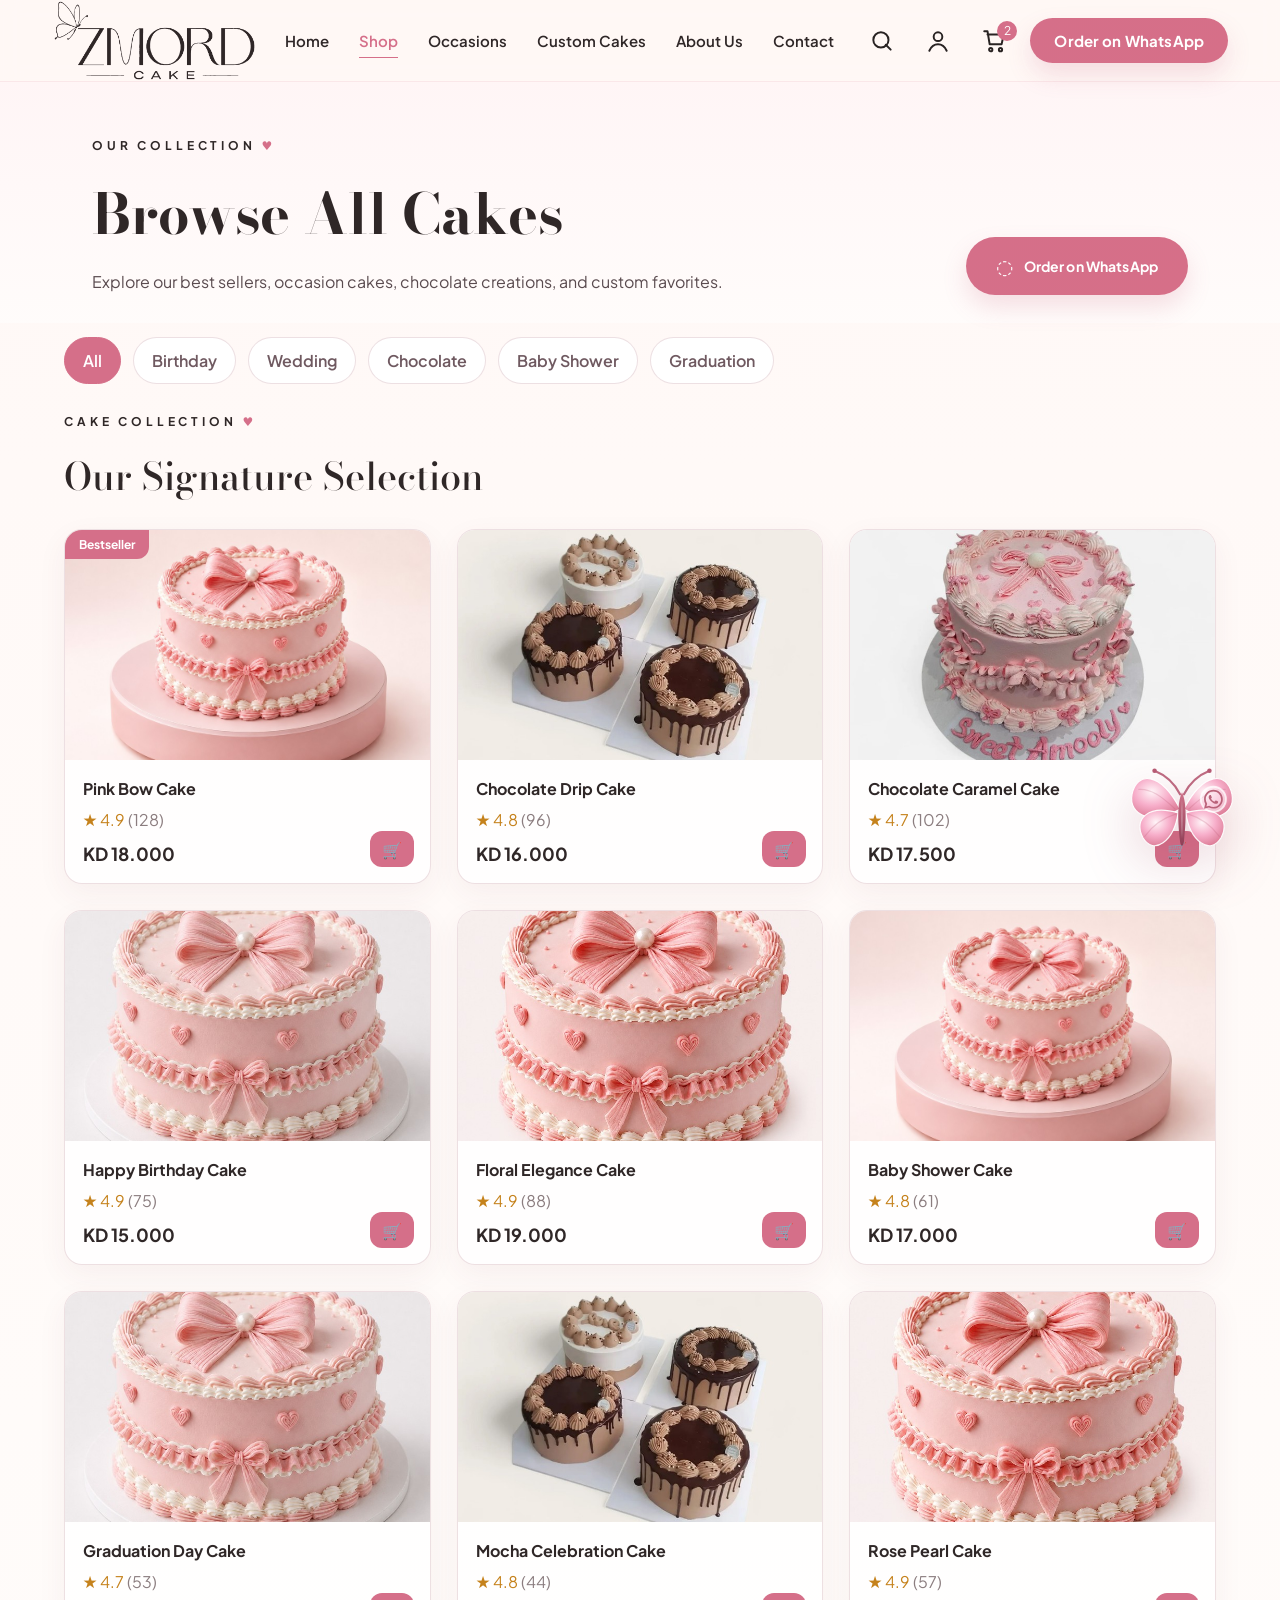
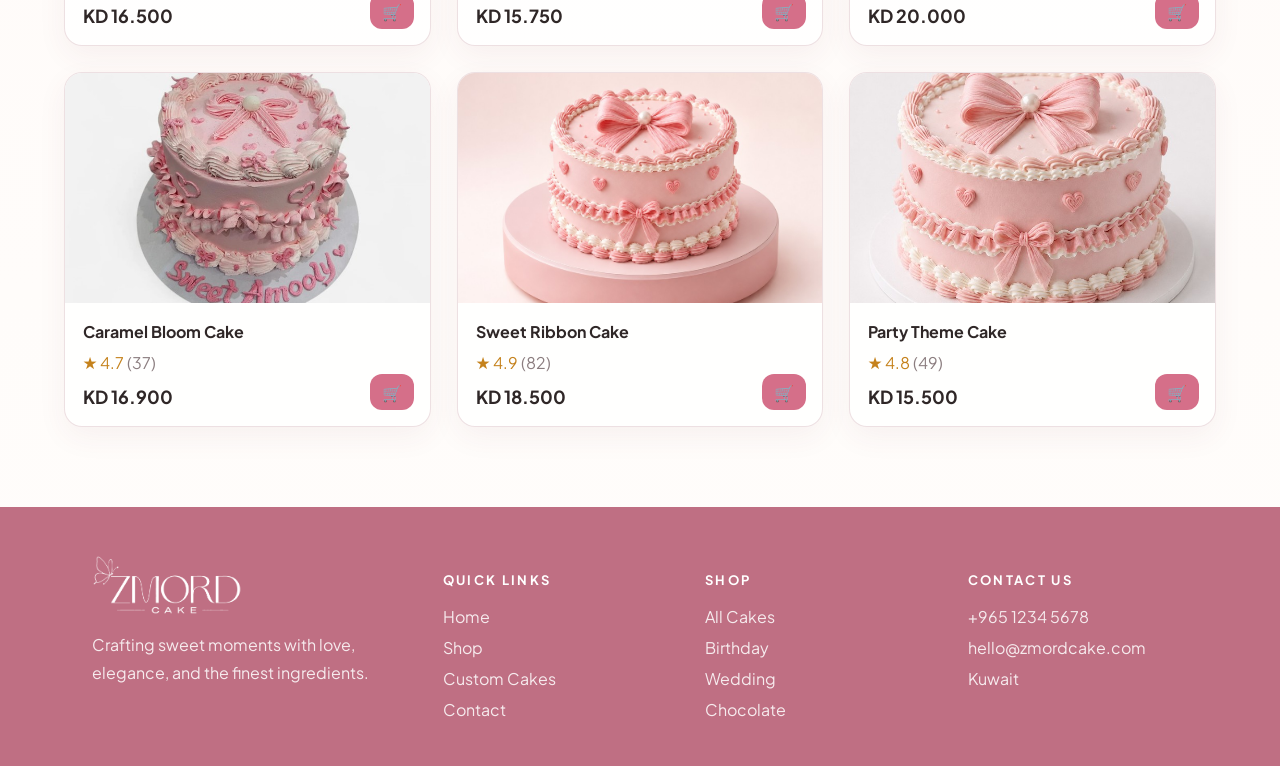
==== products.html @ 491b1cc9 "Update products.html" ====
<!doctype html>
<html lang="en">
<head>
  <meta charset="UTF-8" />
  <meta name="viewport" content="width=device-width, initial-scale=1.0" />
  <meta name="color-scheme" content="light only">
  <meta name="supported-color-schemes" content="light">
  <meta name="description" content="Browse all ZMORD Cake products." />
  <title>All Cakes — ZMORD Cake</title>
  <link rel="preconnect" href="https://fonts.googleapis.com">
  <link rel="preconnect" href="https://fonts.gstatic.com" crossorigin>
  <link href="https://fonts.googleapis.com/css2?family=Bodoni+Moda:wght@400;500;600;700&family=Plus+Jakarta+Sans:wght@400;500;600;700&display=swap" rel="stylesheet">
  <link rel="stylesheet" href="styles.css" />
</head>
<body>
  <main class="page-shell products-page-shell">
    <header class="navbar inner-navbar">
      <a class="brand" href="index.html" aria-label="ZMORD Cake home">
        <img src="assets/logo-clean-dark.png" alt="ZMORD Cake" />
      </a>
      <nav class="nav-links" aria-label="Main navigation">
        <a href="index.html">Home</a>
        <a class="active" href="products.html">Shop</a>
        <a href="index.html#occasions">Occasions</a>
        <a href="index.html#custom">Custom Cakes</a>
        <a href="index.html#about">About Us</a>
        <a href="index.html#contact">Contact</a>
      </nav>
      <div class="nav-actions">
        <button class="icon-btn" aria-label="Search">
          <svg viewBox="0 0 24 24"><circle cx="11" cy="11" r="7"></circle><path d="m20 20-4.5-4.5"></path></svg>
        </button>
        <button class="icon-btn hide-sm" aria-label="Account">
          <svg viewBox="0 0 24 24"><circle cx="12" cy="8" r="4"></circle><path d="M4 21c1.8-4 4.5-6 8-6s6.2 2 8 6"></path></svg>
        </button>
        <button class="icon-btn cart" aria-label="Cart">
          <span>2</span>
          <svg viewBox="0 0 24 24"><path d="M6 6h15l-2 9H8L6 3H3"></path><circle cx="9" cy="20" r="1.5"></circle><circle cx="18" cy="20" r="1.5"></circle></svg>
        </button>
        <a class="whatsapp-nav" href="https://wa.me/96565005017" target="_blank" rel="noopener">Order on WhatsApp</a>
      </div>
      <button class="menu-btn" aria-label="Open menu">☰</button>
    </header>

    <section class="products-hero">
      <div>
        <p class="eyebrow">OUR COLLECTION <span>♥</span></p>
        <h1>Browse All Cakes</h1>
        <p>Explore our best sellers, occasion cakes, chocolate creations, and custom favorites.</p>
      </div>
      <a class="btn primary" href="https://wa.me/96565005017" target="_blank" rel="noopener">Order on WhatsApp</a>
    </section>

    <section class="section filters-bar">
      <div class="filter-chip-row">
        <a class="filter-chip active" href="#all-products">All</a>
        <a class="filter-chip" href="#birthday">Birthday</a>
        <a class="filter-chip" href="#wedding">Wedding</a>
        <a class="filter-chip" href="#chocolate">Chocolate</a>
        <a class="filter-chip" href="#baby">Baby Shower</a>
        <a class="filter-chip" href="#graduation">Graduation</a>
      </div>
    </section>

    <section class="section products full-products" id="all-products">
      <div class="section-head">
        <div>
          <p class="eyebrow">CAKE COLLECTION <span>♥</span></p>
          <h2>Our Signature Selection</h2>
        </div>
      </div>
      <div class="product-grid all-grid">
        <article class="product-card bestseller" id="birthday"><img src="assets/product-base.jpg" alt="Pink Bow Cake"><div class="product-info"><h3>Pink Bow Cake</h3><p>★ 4.9 <span>(128)</span></p><strong>KD 18.000</strong><button>🛒</button></div></article>
        <article class="product-card" id="chocolate"><img src="assets/product-chocolate.jpg" alt="Chocolate Drip Cake"><div class="product-info"><h3>Chocolate Drip Cake</h3><p>★ 4.8 <span>(96)</span></p><strong>KD 16.000</strong><button>🛒</button></div></article>
        <article class="product-card"><img src="assets/product-chocolate-set.jpg" alt="Chocolate Caramel Cake"><div class="product-info"><h3>Chocolate Caramel Cake</h3><p>★ 4.7 <span>(102)</span></p><strong>KD 17.500</strong><button>🛒</button></div></article>
        <article class="product-card"><img src="assets/product-bow.jpg" alt="Happy Birthday Cake"><div class="product-info"><h3>Happy Birthday Cake</h3><p>★ 4.9 <span>(75)</span></p><strong>KD 15.000</strong><button>🛒</button></div></article>
        <article class="product-card" id="wedding"><img src="assets/product-pink-close.jpg" alt="Floral Elegance Cake"><div class="product-info"><h3>Floral Elegance Cake</h3><p>★ 4.9 <span>(88)</span></p><strong>KD 19.000</strong><button>🛒</button></div></article>
        <article class="product-card" id="baby"><img src="assets/product-base.jpg" alt="Baby Shower Cake"><div class="product-info"><h3>Baby Shower Cake</h3><p>★ 4.8 <span>(61)</span></p><strong>KD 17.000</strong><button>🛒</button></div></article>
        <article class="product-card" id="graduation"><img src="assets/product-bow.jpg" alt="Graduation Day Cake"><div class="product-info"><h3>Graduation Day Cake</h3><p>★ 4.7 <span>(53)</span></p><strong>KD 16.500</strong><button>🛒</button></div></article>
        <article class="product-card"><img src="assets/product-chocolate.jpg" alt="Mocha Celebration Cake"><div class="product-info"><h3>Mocha Celebration Cake</h3><p>★ 4.8 <span>(44)</span></p><strong>KD 15.750</strong><button>🛒</button></div></article>
        <article class="product-card"><img src="assets/product-pink-close.jpg" alt="Rose Pearl Cake"><div class="product-info"><h3>Rose Pearl Cake</h3><p>★ 4.9 <span>(57)</span></p><strong>KD 20.000</strong><button>🛒</button></div></article>
        <article class="product-card"><img src="assets/product-chocolate-set.jpg" alt="Caramel Bloom Cake"><div class="product-info"><h3>Caramel Bloom Cake</h3><p>★ 4.7 <span>(37)</span></p><strong>KD 16.900</strong><button>🛒</button></div></article>
        <article class="product-card"><img src="assets/product-base.jpg" alt="Sweet Ribbon Cake"><div class="product-info"><h3>Sweet Ribbon Cake</h3><p>★ 4.9 <span>(82)</span></p><strong>KD 18.500</strong><button>🛒</button></div></article>
        <article class="product-card"><img src="assets/product-bow.jpg" alt="Party Theme Cake"><div class="product-info"><h3>Party Theme Cake</h3><p>★ 4.8 <span>(49)</span></p><strong>KD 15.500</strong><button>🛒</button></div></article>
      </div>
    </section>

    <footer class="footer" id="contact">
      <div class="footer-logo"><img src="assets/logo-clean-white.png" alt="ZMORD Cake"><p>Crafting sweet moments with love, elegance, and the finest ingredients.</p></div>
      <div><h4>Quick Links</h4><a href="index.html">Home</a><a href="products.html">Shop</a><a href="index.html#custom">Custom Cakes</a><a href="index.html#contact">Contact</a></div>
      <div><h4>Shop</h4><a href="#all-products">All Cakes</a><a href="#birthday">Birthday</a><a href="#wedding">Wedding</a><a href="#chocolate">Chocolate</a></div>
      <div><h4>Contact Us</h4><a href="tel:+96512345678">+965 1234 5678</a><a href="mailto:hello@zmordcake.com">hello@zmordcake.com</a><a href="#">Kuwait</a></div>
    </footer>
  </main>

  <a class="floating-butterfly-whatsapp" href="https://wa.me/96565005017" target="_blank" rel="noopener" aria-label="Order on WhatsApp" data-butterfly-link>
  <svg class="butterfly-svg" viewBox="0 0 120 100" aria-hidden="true">
    <defs>
      <radialGradient id="wingGradient" cx="42%" cy="34%" r="78%">
        <stop offset="0%" stop-color="#fff5f8" />
        <stop offset="46%" stop-color="#f7aeca" />
        <stop offset="100%" stop-color="#d56f89" />
      </radialGradient>
      <linearGradient id="bodyGradient" x1="0" x2="0" y1="0" y2="1">
        <stop offset="0%" stop-color="#cf7088" />
        <stop offset="100%" stop-color="#8e3f56" />
      </linearGradient>
    </defs>

    <g class="butterfly-core">
      <path class="antenna" d="M58 34 C51 20, 42 14, 32 10" />
      <path class="antenna" d="M62 34 C69 20, 78 14, 88 10" />
      <circle class="antenna-dot" cx="32" cy="10" r="2.3" />
      <circle class="antenna-dot" cx="88" cy="10" r="2.3" />

      <g class="wing-left">
        <path class="wing-shape" d="M58 49 C38 11, 14 10, 9 34 C5 56, 31 66, 58 49Z" />
        <path class="wing-shape" d="M56 53 C26 44, 10 59, 20 78 C31 97, 52 82, 56 53Z" />
        <path class="wing-lines" d="M53 49 C39 36, 28 28, 16 29" />
        <path class="wing-lines" d="M54 54 C38 59, 29 67, 22 77" />
      </g>

      <g class="wing-right">
        <path class="wing-shape" d="M62 49 C82 11, 106 10, 111 34 C115 56, 89 66, 62 49Z" />
        <path class="wing-shape" d="M64 53 C94 44, 110 59, 100 78 C89 97, 68 82, 64 53Z" />
        <path class="wing-lines" d="M67 49 C81 36, 92 28, 104 29" />
        <path class="wing-lines" d="M66 54 C82 59, 91 67, 98 77" />

        <g class="whatsapp-wing-badge">
          <circle class="whatsapp-badge-bg" cx="92" cy="39" r="12.8" />
          <path class="whatsapp-mark" transform="translate(80.2 27.2) scale(.74)" d="M16.03 3C8.88 3 3.08 8.8 3.08 15.95c0 2.28.6 4.5 1.74 6.45L3 29l6.78-1.78a12.86 12.86 0 0 0 6.25 1.6h.01C23.18 28.82 29 23.02 29 15.87 29 8.74 23.18 3 16.03 3Zm0 23.62h-.01c-1.86 0-3.69-.5-5.29-1.45l-.38-.23-4.02 1.05 1.07-3.91-.25-.4a10.66 10.66 0 0 1-1.65-5.73c0-5.82 4.73-10.55 10.56-10.55 2.82 0 5.47 1.1 7.46 3.09a10.48 10.48 0 0 1 3.09 7.43c0 5.82-4.75 10.7-10.58 10.7Zm5.79-7.9c-.32-.16-1.88-.93-2.17-1.04-.29-.1-.5-.16-.72.16-.21.32-.83 1.04-1.02 1.25-.19.21-.38.24-.7.08-.32-.16-1.35-.5-2.57-1.58-.95-.85-1.59-1.9-1.78-2.22-.19-.32-.02-.49.14-.65.15-.15.32-.38.48-.57.16-.19.21-.32.32-.53.1-.21.05-.4-.03-.56-.08-.16-.72-1.73-.98-2.37-.26-.62-.52-.54-.72-.55h-.61c-.21 0-.56.08-.85.4-.29.32-1.12 1.09-1.12 2.66s1.15 3.09 1.31 3.3c.16.21 2.27 3.46 5.5 4.85.77.33 1.37.53 1.84.68.77.25 1.47.21 2.03.13.62-.09 1.88-.77 2.15-1.51.27-.75.27-1.39.19-1.52-.08-.13-.29-.21-.61-.37Z" />
        </g>
      </g>

      <path class="body" d="M60 32 C56 41, 55 55, 58 82 C58.5 88, 61.5 88, 62 82 C65 55, 64 41, 60 32Z" />
      <path class="body-highlight" d="M60 39 C59 52, 59 65, 60 79 C60.8 65, 60.8 52, 60 39Z" />
    </g>
  </svg>
</a>
  <script src="script.js"></script>
</body>
</html>
---- styles.css ----
:root{
  color-scheme: light only;
  color-scheme: light;
  --rose:#d56f89;
  --rose-dark:#9f4863;
  --rose-soft:#f5d9df;
  --cream:#fff8f6;
  --ivory:#fffdfb;
  --text:#2f2727;
  --muted:#7d6c6f;
  --line:rgba(154,82,101,.18);
  --shadow:0 24px 70px rgba(132,58,78,.16);
}
*{box-sizing:border-box}
html{scroll-behavior:smooth;color-scheme:light only;background:#fff8f6!important}
body{
  margin:0;
  background:var(--cream);
  font-family:"Plus Jakarta Sans",system-ui,-apple-system,Segoe UI,sans-serif;
  color:var(--text);
  color-scheme:light;
  -webkit-text-size-adjust:100%;
}
a{text-decoration:none;color:inherit}
button{font:inherit}
img{max-width:100%;display:block}
.page-shell{width:100%;max-width:none;margin:0;background:var(--cream);min-height:100vh;overflow:hidden;box-shadow:none}
.hero{position:relative;min-height:760px;overflow:hidden;padding:28px clamp(32px,5vw,92px) 42px;background:linear-gradient(90deg,#fff9f7 0%,#fff6f4 48%,#f7cdd3 100%)}
.hero-bg{position:absolute;inset:0;width:100%;height:100%;object-fit:cover;object-position:center;opacity:.86;z-index:0}
.hero::after{content:"";position:absolute;inset:0;background:linear-gradient(90deg,rgba(255,250,248,.93),rgba(255,248,246,.66) 46%,rgba(246,204,211,.30));z-index:1}
.navbar,.hero-content,.trust-row{position:relative;z-index:4}
.navbar{height:96px;display:flex;align-items:center;gap:34px}
.brand{width:240px;display:block;position:relative;z-index:5}
.brand img{width:100%;height:auto;background:transparent}
.nav-links{display:flex;align-items:center;gap:34px;margin-inline:auto;font-weight:600;color:#342d2d}
.nav-links a{position:relative;padding:12px 0}
.nav-links a.active,.nav-links a:hover{color:var(--rose)}
.nav-links a.active::after{content:"";position:absolute;left:0;right:0;bottom:4px;height:1px;background:var(--rose)}
.nav-actions{display:flex;align-items:center;gap:22px}
.icon-btn{width:40px;height:40px;border:0;background:transparent;position:relative;display:grid;place-items:center;cursor:pointer}
.icon-btn svg{width:30px;height:30px;fill:none;stroke:#282322;stroke-width:1.8;stroke-linecap:round;stroke-linejoin:round}
.cart span{position:absolute;right:-3px;top:0;width:20px;height:20px;background:var(--rose);color:white;border-radius:50%;font-size:12px;display:grid;place-items:center}
.whatsapp-nav,.btn.primary{background:linear-gradient(135deg,var(--rose),#d66f88);color:white;border:0;border-radius:999px;padding:16px 30px;font-weight:700;letter-spacing:.01em;box-shadow:0 12px 25px rgba(201,95,123,.18)}
.menu-btn{display:none;border:0;background:transparent;font-size:26px;color:var(--text)}
.hero-content{display:grid;grid-template-columns:minmax(420px,40%) 1fr;align-items:center;min-height:500px;gap:20px}
.hero-copy{padding-top:28px;position:relative;z-index:4;max-width:620px}
.eyebrow{font-size:14px;letter-spacing:.32em;font-weight:700;color:#2b2526;margin:0 0 24px;text-transform:uppercase}
.eyebrow span{color:var(--rose);letter-spacing:0}
.hero h1{font-family:"Bodoni Moda",Georgia,serif;font-size:clamp(54px,5.2vw,88px);line-height:.92;font-weight:500;text-transform:uppercase;letter-spacing:.01em;margin:0;color:#302829;max-width:610px}
.hero h1 span{display:block;color:var(--rose)}
.subtext{font-size:18px;line-height:1.65;color:#44393b;max-width:490px;margin:26px 0 28px}
.hero-buttons{display:flex;gap:22px;align-items:center;flex-wrap:wrap}
.btn{display:inline-flex;align-items:center;justify-content:center;gap:10px;border-radius:999px;padding:16px 32px;font-weight:700;min-width:190px}
.btn.primary::before{content:"◌";font-size:20px}
.btn.ghost{border:1px solid var(--rose);color:var(--rose);background:rgba(255,255,255,.5)}
.btn.small{padding:13px 24px;min-width:0;font-size:14px}
.hero-stage{position:relative;min-height:520px;display:grid;place-items:center;z-index:4}
.cake-img{position:relative;width:min(760px,92%);filter:drop-shadow(0 32px 36px rgba(141,57,80,.22));z-index:2;animation:floatCake 6s ease-in-out infinite}
.light-ring{position:absolute;width:min(600px,60vw);aspect-ratio:1;border:9px solid rgba(255,255,255,.86);border-radius:50%;box-shadow:0 0 30px rgba(255,255,255,.9),0 0 45px rgba(215,111,137,.45);transform:translateY(-12%);opacity:.82}
.trust-row{display:flex;gap:42px;margin-top:4px}
.trust-row article{display:grid;grid-template-columns:54px auto;column-gap:14px;align-items:center}
.trust-row span{grid-row:1/3;width:54px;height:54px;border-radius:50%;display:grid;place-items:center;background:rgba(201,95,123,.11);color:var(--rose);font-size:26px}
.trust-row strong{font-size:14px}
.trust-row small{color:var(--muted)}
.petals-layer{position:absolute;left:0;right:0;top:116px;bottom:0;z-index:2;pointer-events:none;overflow:hidden}
.petal{position:absolute;top:-90px;background-size:contain;background-repeat:no-repeat;background-position:center;opacity:.72;filter:drop-shadow(0 8px 10px rgba(177,79,99,.08));animation:petalFall linear infinite}
.petal.blur{filter:blur(1px);opacity:.42}
.petal.front{opacity:.45;filter:blur(.7px)}
.section{padding:68px clamp(32px,5vw,92px)}
.section-head{display:flex;justify-content:space-between;align-items:end;margin-bottom:24px;gap:20px}
.section h2{font-family:"Bodoni Moda",Georgia,serif;font-size:38px;margin:0;color:#3c3032;font-weight:500}
.text-link{font-weight:700;color:var(--rose)}
.product-grid{display:grid;grid-template-columns:repeat(4,minmax(0,1fr));gap:26px}
.all-grid{grid-template-columns:repeat(4,1fr)}
.product-card{position:relative;background:rgba(255,255,255,.78);border:1px solid var(--line);border-radius:18px;overflow:hidden;box-shadow:0 10px 30px rgba(116,52,68,.06);transition:.35s}
.product-card:hover{transform:translateY(-6px);box-shadow:var(--shadow)}
.product-card.bestseller::before{content:"Bestseller";position:absolute;top:0;left:0;background:var(--rose);color:white;padding:7px 14px;border-radius:0 0 12px 0;font-size:12px;font-weight:700;z-index:2}
.product-card img{width:100%;height:230px;object-fit:cover;background:#fff}
.product-info{position:relative;padding:18px}
.product-info h3{margin:0 0 10px;font-size:16px}
.product-info p{margin:0 0 12px;color:#c5821c}
.product-info p span{color:#8b7d7f}
.product-info strong{font-size:18px}
.product-info button{position:absolute;right:16px;bottom:16px;width:44px;height:36px;border:0;border-radius:12px;background:var(--rose);color:white;cursor:pointer}
.center{text-align:center}
.occasion-section{padding-top:18px}
.occasion-grid{display:grid;grid-template-columns:repeat(6,1fr);gap:20px}
.occasion-grid a{display:flex;flex-direction:column;align-items:center;gap:12px;padding:22px 14px;background:rgba(255,255,255,.58);border:1px solid var(--line);border-radius:24px;color:#493d3f;font-weight:700}
.occasion-grid a:first-letter{font-size:30px}
.custom-banner{margin:22px clamp(32px,5vw,92px) 54px;border-radius:24px;min-height:210px;display:grid;grid-template-columns:1fr 420px;align-items:center;overflow:hidden;background:linear-gradient(100deg,#bf5f78,#e68fa2);color:white;box-shadow:var(--shadow)}
.custom-banner>div{padding:42px 56px}
.custom-banner p{margin:0 0 5px;font-family:"Bodoni Moda",serif;font-size:22px}
.custom-banner h2{margin:0 0 14px;text-transform:uppercase;font-family:"Bodoni Moda",serif;font-size:44px;letter-spacing:.1em}
.custom-banner span{display:block;max-width:500px;line-height:1.7;margin-bottom:20px}
.custom-banner img{width:100%;height:100%;object-fit:cover;mix-blend-mode:screen;opacity:.86}
.instagram-strip{padding-top:15px}
.insta-row{display:flex;gap:16px;overflow:auto;padding-bottom:10px}
.insta-row img{width:150px;height:100px;object-fit:cover;border-radius:14px;box-shadow:0 12px 24px rgba(116,52,68,.10)}
.testimonial{max-width:980px;margin:0 auto 40px;padding:34px 44px;border:1px solid var(--line);border-radius:22px;background:rgba(255,255,255,.62);display:grid;grid-template-columns:60px 1fr auto;gap:18px;align-items:center}
.quote{font-family:"Bodoni Moda",serif;font-size:76px;color:var(--rose);line-height:.8}
.testimonial p{margin:0;font-size:18px;line-height:1.6}
.rating{color:#d8911d}
.footer{display:grid;grid-template-columns:1.4fr repeat(3,1fr);gap:42px;background:#bf6f83;color:white;padding:48px 92px 36px}
.footer img{width:150px}
.footer p{max-width:280px;line-height:1.7;color:rgba(255,255,255,.84)}
.footer h4{letter-spacing:.18em;text-transform:uppercase;font-size:13px}
.footer a{display:block;color:rgba(255,255,255,.86);margin:10px 0}




/* Butterfly WhatsApp floating button + leader transition */
.floating-butterfly-whatsapp{
  position:fixed;
  right:34px;
  bottom:34px;
  width:128px;
  height:112px;
  z-index:30;
  display:grid;
  place-items:center;
  text-decoration:none;
  isolation:isolate;
  cursor:pointer;
  filter:drop-shadow(0 18px 26px rgba(156,61,86,.22));
}

.butterfly-svg{
  width:118px;
  height:98px;
  overflow:visible;
}

.butterfly-core{
  transform-origin:60px 54px;
  animation:floatButterfly 4s ease-in-out infinite;
}

.wing-left{
  transform-origin:58px 52px;
  animation:flapLeft .82s ease-in-out infinite;
}

.wing-right{
  transform-origin:62px 52px;
  animation:flapRight .82s ease-in-out infinite;
}

.wing-shape{
  fill:url(#wingGradient);
  stroke:rgba(255,255,255,.92);
  stroke-width:1.2;
}

.wing-lines{
  fill:none;
  stroke:rgba(181,81,108,.22);
  stroke-width:1.2;
  stroke-linecap:round;
}

.body{
  fill:url(#bodyGradient);
}

.body-highlight{
  fill:rgba(255,255,255,.35);
}

.antenna{
  fill:none;
  stroke:#b65a73;
  stroke-width:2.2;
  stroke-linecap:round;
  opacity:.9;
}

.antenna-dot{
  fill:#b65a73;
}

.whatsapp-wing-badge{
  transform-origin:93px 40px;
  animation:badgePulse 3.2s ease-in-out infinite;
  opacity:.96;
}

.whatsapp-badge-bg{
  fill:rgba(255,255,255,.42);
  stroke:rgba(255,255,255,.78);
  stroke-width:2;
}

.whatsapp-mark{
  fill:#b85f76;
}

.floating-butterfly-whatsapp:hover .wing-left,
.floating-butterfly-whatsapp:hover .wing-right{
  animation-duration:.48s;
}

.floating-butterfly-whatsapp:hover .butterfly-core{
  animation-duration:2.4s;
}

.butterfly-transition{
  position:fixed;
  inset:0;
  z-index:9999;
  pointer-events:none;
  overflow:hidden;
  background:rgba(255,248,246,0);
  opacity:0;
  transition:background .45s ease, opacity .2s ease;
}

.butterfly-transition.active{
  opacity:1;
  background:rgba(255,248,246,.18);
  backdrop-filter:blur(1.5px);
}

.leader-butterfly{
  position:fixed;
  left:var(--leader-x);
  top:var(--leader-y);
  width:118px;
  height:98px;
  z-index:10000;
  transform:translate(-50%,-50%) rotate(-3deg) scale(1);
  animation:leaderFlyOut 1.65s cubic-bezier(.18,.78,.2,1) forwards;
  filter:drop-shadow(0 18px 26px rgba(156,61,86,.22));
  pointer-events:none;
}

.leader-butterfly svg,
.swarm-butterfly svg{
  width:100%;
  height:100%;
  overflow:visible;
}

.swarm-butterfly{
  position:absolute;
  width:var(--size);
  height:var(--size);
  left:var(--start-x);
  top:var(--start-y);
  transform:translate(-50%,-50%) scale(.35) rotate(var(--start-r));
  opacity:0;
  animation:followLeaderFly 1.65s cubic-bezier(.16,.84,.22,1) forwards;
  animation-delay:var(--delay);
  filter:drop-shadow(0 12px 18px rgba(156,61,86,.2));
}

.leader-butterfly .mini-left{transform-origin:50% 55%;animation:miniFlapLeft .28s ease-in-out infinite}
.leader-butterfly .mini-right{transform-origin:50% 55%;animation:miniFlapRight .28s ease-in-out infinite}
.swarm-butterfly .mini-left{transform-origin:50% 55%;animation:miniFlapLeft .38s ease-in-out infinite}
.swarm-butterfly .mini-right{transform-origin:50% 55%;animation:miniFlapRight .38s ease-in-out infinite}

.transition-center-glow{
  position:fixed;
  left:var(--click-x);
  top:var(--click-y);
  width:34px;
  height:34px;
  border-radius:999px;
  background:radial-gradient(circle, rgba(255,255,255,.95), rgba(245,174,198,.75), transparent 72%);
  transform:translate(-50%,-50%) scale(0);
  animation:centerGlow 1.15s ease-out forwards;
}

@keyframes floatButterfly{
  0%,100%{transform:translateY(0) rotate(-3deg)}
  50%{transform:translateY(-10px) rotate(4deg)}
}

@keyframes flapLeft{
  0%,100%{transform:rotateY(0deg) rotate(-2deg)}
  50%{transform:rotateY(48deg) rotate(-12deg) scaleX(.78)}
}

@keyframes flapRight{
  0%,100%{transform:rotateY(0deg) rotate(2deg)}
  50%{transform:rotateY(-48deg) rotate(12deg) scaleX(.78)}
}

@keyframes badgePulse{
  0%,100%{transform:scale(1)}
  50%{transform:scale(1.08)}
}

@keyframes leaderFlyOut{
  0%{opacity:1;transform:translate(-50%,-50%) rotate(-3deg) scale(1)}
  28%{opacity:1;transform:translate(calc(var(--leader-mid-x) - var(--leader-x)), calc(var(--leader-mid-y) - var(--leader-y))) rotate(-18deg) scale(1.06)}
  100%{opacity:0;transform:translate(calc(var(--leader-end-x) - var(--leader-x)), calc(var(--leader-end-y) - var(--leader-y))) rotate(-34deg) scale(.74)}
}

@keyframes followLeaderFly{
  0%{opacity:0;transform:translate(-50%,-50%) scale(.22) rotate(var(--start-r))}
  10%{opacity:.95}
  35%{opacity:.95;transform:translate(calc(var(--mid-x) - var(--start-x)), calc(var(--mid-y) - var(--start-y))) scale(.78) rotate(var(--mid-r))}
  100%{opacity:0;transform:translate(calc(var(--end-x) - var(--start-x)), calc(var(--end-y) - var(--start-y))) scale(.56) rotate(var(--end-r))}
}

@keyframes centerGlow{
  0%{opacity:0;transform:translate(-50%,-50%) scale(0)}
  35%{opacity:.85}
  100%{opacity:0;transform:translate(-50%,-50%) scale(12)}
}

@keyframes miniFlapLeft{
  0%,100%{transform:rotateY(0deg) rotate(-4deg)}
  50%{transform:rotateY(58deg) rotate(-18deg) scaleX(.72)}
}

@keyframes miniFlapRight{
  0%,100%{transform:rotateY(0deg) rotate(4deg)}
  50%{transform:rotateY(-58deg) rotate(18deg) scaleX(.72)}
}

@media(max-width:720px){
  .floating-butterfly-whatsapp{
    right:16px;
    bottom:16px;
    width:104px;
    height:92px;
  }

  .butterfly-svg{
    width:98px;
    height:82px;
  }
}

/* products page */
.products-page-shell{background:linear-gradient(180deg,#fff8f6 0%,#fffdfb 100%)}
.inner-navbar{padding:24px 52px;background:rgba(255,248,246,.9);backdrop-filter:blur(10px);position:sticky;top:0;z-index:15;height:auto;border-bottom:1px solid rgba(213,111,137,.12)}
.products-hero{display:flex;align-items:end;justify-content:space-between;gap:30px;padding:56px 92px 28px;background:linear-gradient(180deg,rgba(255,245,246,.94),rgba(255,252,251,.92))}
.products-hero h1{font-family:"Bodoni Moda",serif;font-size:56px;margin:0 0 12px;color:#31292a}
.products-hero p:last-child{max-width:640px;color:#5a4b4f;line-height:1.7;margin:0}
.filters-bar{padding-top:14px;padding-bottom:6px}
.filter-chip-row{display:flex;gap:12px;flex-wrap:wrap}
.filter-chip{padding:12px 18px;border-radius:999px;border:1px solid var(--line);background:white;color:#6f5960;font-weight:600}
.filter-chip.active,.filter-chip:hover{background:var(--rose);border-color:var(--rose);color:white}
.full-products{padding-top:24px;padding-bottom:80px}

@keyframes floatCake{0%,100%{transform:translateY(0)}50%{transform:translateY(-12px)}}
@keyframes petalFall{
  0%{transform:translate3d(0,-10vh,0) rotate(0deg);opacity:0}
  10%{opacity:var(--op,.72)}
  40%{transform:translate3d(var(--drift1,40px),38vh,0) rotate(130deg)}
  70%{transform:translate3d(var(--drift2,-30px),72vh,0) rotate(240deg)}
  100%{transform:translate3d(var(--drift3,25px),112vh,0) rotate(360deg);opacity:0}
}

@media(max-width:1300px){
  .hero-content{grid-template-columns:minmax(360px,43%) 1fr}
  .hero h1{font-size:clamp(52px,5.2vw,86px)}
  .all-grid{grid-template-columns:repeat(3,1fr)}
}
@media(max-width:1180px){
  .hero,.inner-navbar{padding-inline:32px}
  .nav-links{display:none}
  .menu-btn{display:block}
  .hero-content{grid-template-columns:1fr}
  .hero-copy{max-width:650px}
  .hero-stage{min-height:420px}
  .trust-row{flex-wrap:wrap}
  .product-grid{grid-template-columns:repeat(2,1fr)}
  .occasion-grid{grid-template-columns:repeat(3,1fr)}
  .custom-banner{grid-template-columns:1fr;margin-inline:32px}
  .custom-banner img{height:260px}
  .footer{grid-template-columns:1fr 1fr;padding-inline:32px}
  .section,.products-hero{padding-inline:32px}
  .products-hero{align-items:flex-start;flex-direction:column}
}
@media(max-width:720px){
  .hero{min-height:900px;padding:18px 18px 28px}
  .navbar{height:78px;gap:12px}
  .brand{width:170px;margin:auto 0}
  .nav-actions{gap:8px}
  .whatsapp-nav,.hide-sm{display:none}
  .icon-btn{width:34px}
  .hero-content{display:block}
  .hero-copy{padding-top:8px;max-width:none}
  .eyebrow{font-size:11px;margin-bottom:16px}
  .hero h1{font-size:46px;max-width:390px;line-height:.92}
  .subtext{font-size:16px;margin:20px 0}
  .hero-buttons{gap:12px}
  .btn{min-width:0;padding:13px 18px;font-size:14px}
  .hero-stage{min-height:340px;margin-top:12px}
  .cake-img{width:108%;margin-left:-8%}
  .light-ring{width:320px}
  .trust-row{display:grid;grid-template-columns:1fr 1fr;gap:14px;margin-top:18px}
  .trust-row article{grid-template-columns:42px auto}
  .trust-row span{width:42px;height:42px;font-size:20px}
  .petals-layer{top:84px}
  .section,.products-hero{padding:38px 18px}
  .section-head{align-items:start;flex-direction:column}
  .section h2,.products-hero h1{font-size:30px}
  .product-grid,.all-grid{grid-template-columns:repeat(2,1fr);gap:14px}
  .product-card img{height:150px}
  .product-info{padding:12px}
  .product-info h3{font-size:13px}
  .product-info strong{font-size:14px}
  .occasion-grid{grid-template-columns:repeat(3,1fr);gap:12px}
  .occasion-grid a{padding:16px 8px;font-size:12px}
  .custom-banner{margin:20px 18px;grid-template-columns:1fr}
  .custom-banner>div{padding:26px}
  .custom-banner h2{font-size:30px}
  .testimonial{margin:20px 18px;grid-template-columns:1fr;text-align:center}
  .footer{grid-template-columns:1fr;padding:34px 24px}
  
  .inner-navbar{padding:16px 18px}
}


/* Desktop 100% zoom fix: keep the hero elegant without oversized text/cake */
@media (min-width: 1200px){
  .hero{
    min-height: 690px;
    padding-top: 22px;
    padding-bottom: 30px;
  }
  .navbar{
    height: 82px;
    gap: 26px;
  }
  .brand{
    width: 205px;
  }
  .nav-links{
    gap: 30px;
    font-size: 15px;
  }
  .nav-actions{
    gap: 16px;
  }
  .whatsapp-nav{
    padding: 13px 24px;
    font-size: 15px;
  }
  .icon-btn svg{
    width: 26px;
    height: 26px;
  }
  .hero-content{
    grid-template-columns: minmax(390px, 38%) minmax(620px, 62%);
    min-height: 455px;
    gap: 18px;
  }
  .hero-copy{
    padding-top: 10px;
  }
  .eyebrow{
    font-size: 12px;
    margin-bottom: 18px;
  }
  .hero h1{
    font-size: clamp(58px, 4.15vw, 76px);
    line-height: .94;
    max-width: 560px;
  }
  .subtext{
    font-size: 16px;
    max-width: 455px;
    margin: 22px 0 24px;
  }
  .btn{
    padding: 13px 26px;
    min-width: 170px;
    font-size: 14px;
  }
  .hero-stage{
    min-height: 450px;
  }
  .cake-img{
    width: min(660px, 86%);
  }
  .light-ring{
    width: min(515px, 42vw);
    border-width: 7px;
  }
  .trust-row{
    margin-top: 0;
    gap: 34px;
  }
  .trust-row span{
    width: 46px;
    height: 46px;
    font-size: 22px;
  }
  .trust-row strong{
    font-size: 13px;
  }
  .trust-row small{
    font-size: 12px;
  }
}
@media (min-width: 1600px){
  .hero{
    min-height: 720px;
  }
  .brand{
    width: 220px;
  }
  .hero h1{
    font-size: clamp(64px, 4vw, 82px);
    max-width: 610px;
  }
  .cake-img{
    width: min(720px, 88%);
  }
  .light-ring{
    width: min(560px, 42vw);
  }
}
@media (min-width: 2000px){
  .hero{
    min-height: 760px;
  }
  .hero h1{
    font-size: 88px;
  }
  .cake-img{
    width: min(780px, 88%);
  }
}


/* ================================
   FINAL FORCE LIGHT + MOBILE HERO CENTER — ZMORD
   Keep this block at the very end of styles.css
================================ */

:root,
html,
body {
  color-scheme: light only !important;
}

html,
body,
.page-shell {
  background: #fff8f6 !important;
  color: #2f2727 !important;
}

/* Helps against forced dark mode in some mobile browsers */
* {
  forced-color-adjust: none;
}

input,
textarea,
select,
button {
  color-scheme: light only !important;
}

.hero {
  background: linear-gradient(90deg,#fff9f7 0%,#fff6f4 48%,#f7cdd3 100%) !important;
}

.hero::after {
  background: linear-gradient(
    90deg,
    rgba(255,250,248,.93),
    rgba(255,248,246,.66) 46%,
    rgba(246,204,211,.30)
  ) !important;
}

.products-page-shell {
  background: linear-gradient(180deg,#fff8f6 0%,#fffdfb 100%) !important;
}

.inner-navbar {
  background: rgba(255,248,246,.9) !important;
}

.product-card,
.occasion-grid a,
.testimonial {
  background: rgba(255,255,255,.78) !important;
  color: #2f2727 !important;
}

.product-info h3,
.product-info strong,
.section h2,
.products-hero h1,
.hero h1,
.subtext,
.eyebrow,
.nav-links a {
  color: #2f2727 !important;
}

.hero h1 span,
.nav-links a.active,
.nav-links a:hover,
.text-link {
  color: #d56f89 !important;
}

.footer {
  background: #bf6f83 !important;
  color: white !important;
}

.footer a,
.footer p {
  color: rgba(255,255,255,.86) !important;
}

.custom-banner {
  background: linear-gradient(100deg,#bf5f78,#e68fa2) !important;
  color: white !important;
}

.filter-chip {
  background: white !important;
  color: #6f5960 !important;
}

.filter-chip.active,
.filter-chip:hover {
  background: #d56f89 !important;
  border-color: #d56f89 !important;
  color: white !important;
}

@media (prefers-color-scheme: dark) {
  :root,
  html,
  body {
    color-scheme: light only !important;
    background: #fff8f6 !important;
    color: #2f2727 !important;
  }

  .page-shell {
    background: #fff8f6 !important;
  }

  .hero {
    background: linear-gradient(90deg,#fff9f7 0%,#fff6f4 48%,#f7cdd3 100%) !important;
  }

  .hero::after {
    background: linear-gradient(
      90deg,
      rgba(255,250,248,.93),
      rgba(255,248,246,.66) 46%,
      rgba(246,204,211,.30)
    ) !important;
  }

  .product-card,
  .occasion-grid a,
  .testimonial {
    background: rgba(255,255,255,.78) !important;
    color: #2f2727 !important;
  }

  .footer {
    background: #bf6f83 !important;
    color: white !important;
  }
}

/* Mobile polish + center hero cake */
@media (max-width: 720px) {
  html,
  body {
    width: 100%;
    max-width: 100%;
    overflow-x: hidden;
    background: #fff8f6 !important;
    color: #2f2727 !important;
  }

  .page-shell {
    width: 100%;
    max-width: 100%;
    overflow: hidden;
    background: #fff8f6 !important;
  }

  .hero {
    min-height: auto !important;
    padding: 10px 14px 28px !important;
    background: linear-gradient(180deg,#fff9f7 0%,#fff6f4 54%,#f7cdd3 100%) !important;
  }

  .hero-bg {
    object-position: center center !important;
    opacity: .74 !important;
  }

  .hero::after {
    background: linear-gradient(
      180deg,
      rgba(255,250,248,.95),
      rgba(255,248,246,.78) 45%,
      rgba(246,204,211,.30)
    ) !important;
  }

  .navbar {
    height: 64px !important;
    gap: 10px !important;
    align-items: center;
  }

  .brand {
    width: 128px !important;
    flex: 0 0 auto;
    margin: 0 !important;
  }

  .nav-links {
    display: none !important;
  }

  .nav-actions {
    margin-inline-start: auto;
    gap: 4px !important;
  }

  .whatsapp-nav,
  .hide-sm {
    display: none !important;
  }

  .icon-btn {
    width: 30px !important;
    height: 30px !important;
  }

  .icon-btn svg {
    width: 22px !important;
    height: 22px !important;
  }

  .cart span {
    width: 16px !important;
    height: 16px !important;
    font-size: 10px !important;
    right: -2px !important;
    top: 0 !important;
  }

  .menu-btn {
    display: block !important;
    font-size: 23px !important;
    padding: 0 2px !important;
  }

  .hero-content {
    display: block !important;
    min-height: 0 !important;
  }

  .hero-copy {
    padding-top: 14px !important;
    max-width: 330px !important;
    position: relative;
    z-index: 5;
  }

  .hero .eyebrow {
    font-size: 9px !important;
    letter-spacing: .26em !important;
    margin-bottom: 12px !important;
  }

  .hero h1 {
    font-size: clamp(34px, 11vw, 43px) !important;
    line-height: 1.02 !important;
    letter-spacing: .006em !important;
    max-width: 330px !important;
  }

  .subtext {
    max-width: 290px !important;
    font-size: 12.5px !important;
    line-height: 1.55 !important;
    margin: 14px 0 !important;
  }

  .hero-buttons {
    gap: 9px !important;
  }

  .btn {
    min-width: 0 !important;
    padding: 11px 16px !important;
    font-size: 11px !important;
  }

  .btn.primary::before {
    font-size: 14px !important;
  }

  /* Center the hero cake on mobile */
  .hero-stage {
    min-height: 285px !important;
    margin-top: 10px !important;
    display: flex !important;
    align-items: center !important;
    justify-content: center !important;
    text-align: center !important;
    width: 100% !important;
    overflow: visible !important;
  }

  .cake-img {
    width: min(108%, 430px) !important;
    max-width: 430px !important;
    margin-left: auto !important;
    margin-right: auto !important;
    transform: translateX(0) !important;
    object-position: center !important;
  }

  .light-ring {
    left: 50% !important;
    right: auto !important;
    width: 245px !important;
    border-width: 5px !important;
    transform: translate(-50%, -10%) !important;
  }

  .trust-row {
    display: grid !important;
    grid-template-columns: repeat(3, 1fr) !important;
    gap: 8px !important;
    margin-top: 8px !important;
  }

  .trust-row article {
    grid-template-columns: 28px 1fr !important;
    column-gap: 7px !important;
  }

  .trust-row span {
    width: 28px !important;
    height: 28px !important;
    font-size: 14px !important;
  }

  .trust-row strong {
    font-size: 9.5px !important;
    line-height: 1.2 !important;
  }

  .trust-row small {
    font-size: 8.5px !important;
    line-height: 1.2 !important;
  }

  .section,
  .products-hero {
    padding: 34px 14px !important;
  }

  .section-head {
    margin-bottom: 16px !important;
    gap: 8px !important;
    align-items: flex-start !important;
  }

  .section h2,
  .products-hero h1 {
    font-size: 24px !important;
    line-height: 1.15 !important;
  }

  .text-link {
    font-size: 11px !important;
  }

  .product-grid,
  .all-grid {
    grid-template-columns: repeat(2, minmax(0, 1fr)) !important;
    gap: 12px !important;
  }

  .product-card {
    border-radius: 14px !important;
    background: rgba(255,255,255,.78) !important;
  }

  .product-card img {
    height: 128px !important;
  }

  .product-info {
    padding: 10px !important;
    min-height: 116px !important;
  }

  .product-info h3 {
    font-size: 11px !important;
    line-height: 1.25 !important;
    min-height: 28px !important;
  }

  .product-info p {
    font-size: 10px !important;
    margin-bottom: 8px !important;
  }

  .product-info strong {
    font-size: 12px !important;
  }

  .product-info button {
    right: 9px !important;
    bottom: 9px !important;
    width: 30px !important;
    height: 26px !important;
    border-radius: 9px !important;
    font-size: 12px !important;
  }

  .occasion-grid {
    grid-template-columns: repeat(3, 1fr) !important;
    gap: 9px !important;
  }

  .occasion-grid a {
    min-height: 62px !important;
    padding: 12px 6px !important;
    border-radius: 16px !important;
    font-size: 10px !important;
    gap: 7px !important;
    background: rgba(255,255,255,.58) !important;
  }

  .custom-banner {
    margin: 8px 14px 34px !important;
    min-height: 0 !important;
    border-radius: 18px !important;
    grid-template-columns: 1fr !important;
    background: linear-gradient(100deg,#bf5f78,#e68fa2) !important;
  }

  .custom-banner > div {
    padding: 24px 20px !important;
  }

  .custom-banner p {
    font-size: 14px !important;
  }

  .custom-banner h2 {
    font-size: 24px !important;
    letter-spacing: .07em !important;
  }

  .custom-banner span {
    font-size: 11px !important;
    line-height: 1.55 !important;
  }

  .custom-banner img {
    height: 210px !important;
    opacity: .72 !important;
  }

  .instagram-strip {
    padding-top: 24px !important;
  }

  .insta-row {
    gap: 9px !important;
  }

  .insta-row img {
    width: 84px !important;
    height: 62px !important;
    border-radius: 10px !important;
  }

  .testimonial {
    margin: 14px 14px 28px !important;
    padding: 24px 18px !important;
    grid-template-columns: 1fr !important;
    text-align: center !important;
    gap: 10px !important;
    background: rgba(255,255,255,.62) !important;
  }

  .quote {
    font-size: 46px !important;
  }

  .testimonial p {
    font-size: 12px !important;
  }

  .footer {
    grid-template-columns: 1fr 1fr !important;
    gap: 22px 18px !important;
    padding: 30px 18px 74px !important;
    background: #bf6f83 !important;
  }

  .footer-logo {
    grid-column: 1 / -1 !important;
  }

  .footer img {
    width: 112px !important;
  }

  .footer p {
    font-size: 11px !important;
    line-height: 1.55 !important;
    max-width: 230px !important;
  }

  .footer h4 {
    font-size: 10px !important;
    letter-spacing: .16em !important;
    margin: 0 0 12px !important;
  }

  .footer a {
    font-size: 10.5px !important;
    margin: 8px 0 !important;
  }

  .floating-butterfly-whatsapp {
    right: 8px !important;
    bottom: 10px !important;
    width: 70px !important;
    height: 62px !important;
    z-index: 35 !important;
  }

  .butterfly-svg {
    width: 66px !important;
    height: 55px !important;
  }

  .leader-butterfly {
    width: 78px !important;
    height: 65px !important;
  }

  .products-hero {
    gap: 16px !important;
  }

  .products-hero h1 {
    font-size: 30px !important;
    line-height: 1.08 !important;
  }

  .products-hero p:last-child {
    font-size: 12px !important;
    line-height: 1.55 !important;
  }

  .filters-bar {
    padding: 12px 14px 2px !important;
  }

  .filter-chip-row {
    gap: 8px !important;
  }

  .filter-chip {
    padding: 9px 13px !important;
    font-size: 11px !important;
    background: white !important;
  }

  .filter-chip.active,
  .filter-chip:hover {
    background: #d56f89 !important;
    color: white !important;
  }

  .full-products {
    padding-top: 22px !important;
    padding-bottom: 42px !important;
  }

  .inner-navbar {
    padding: 12px 14px !important;
    background: rgba(255,248,246,.9) !important;
  }
}

@media (max-width: 380px) {
  .hero h1 {
    font-size: 34px !important;
  }

  .product-card img {
    height: 118px !important;
  }

  .product-info {
    min-height: 112px !important;
  }

  .cake-img {
    width: min(112%, 390px) !important;
  }
}
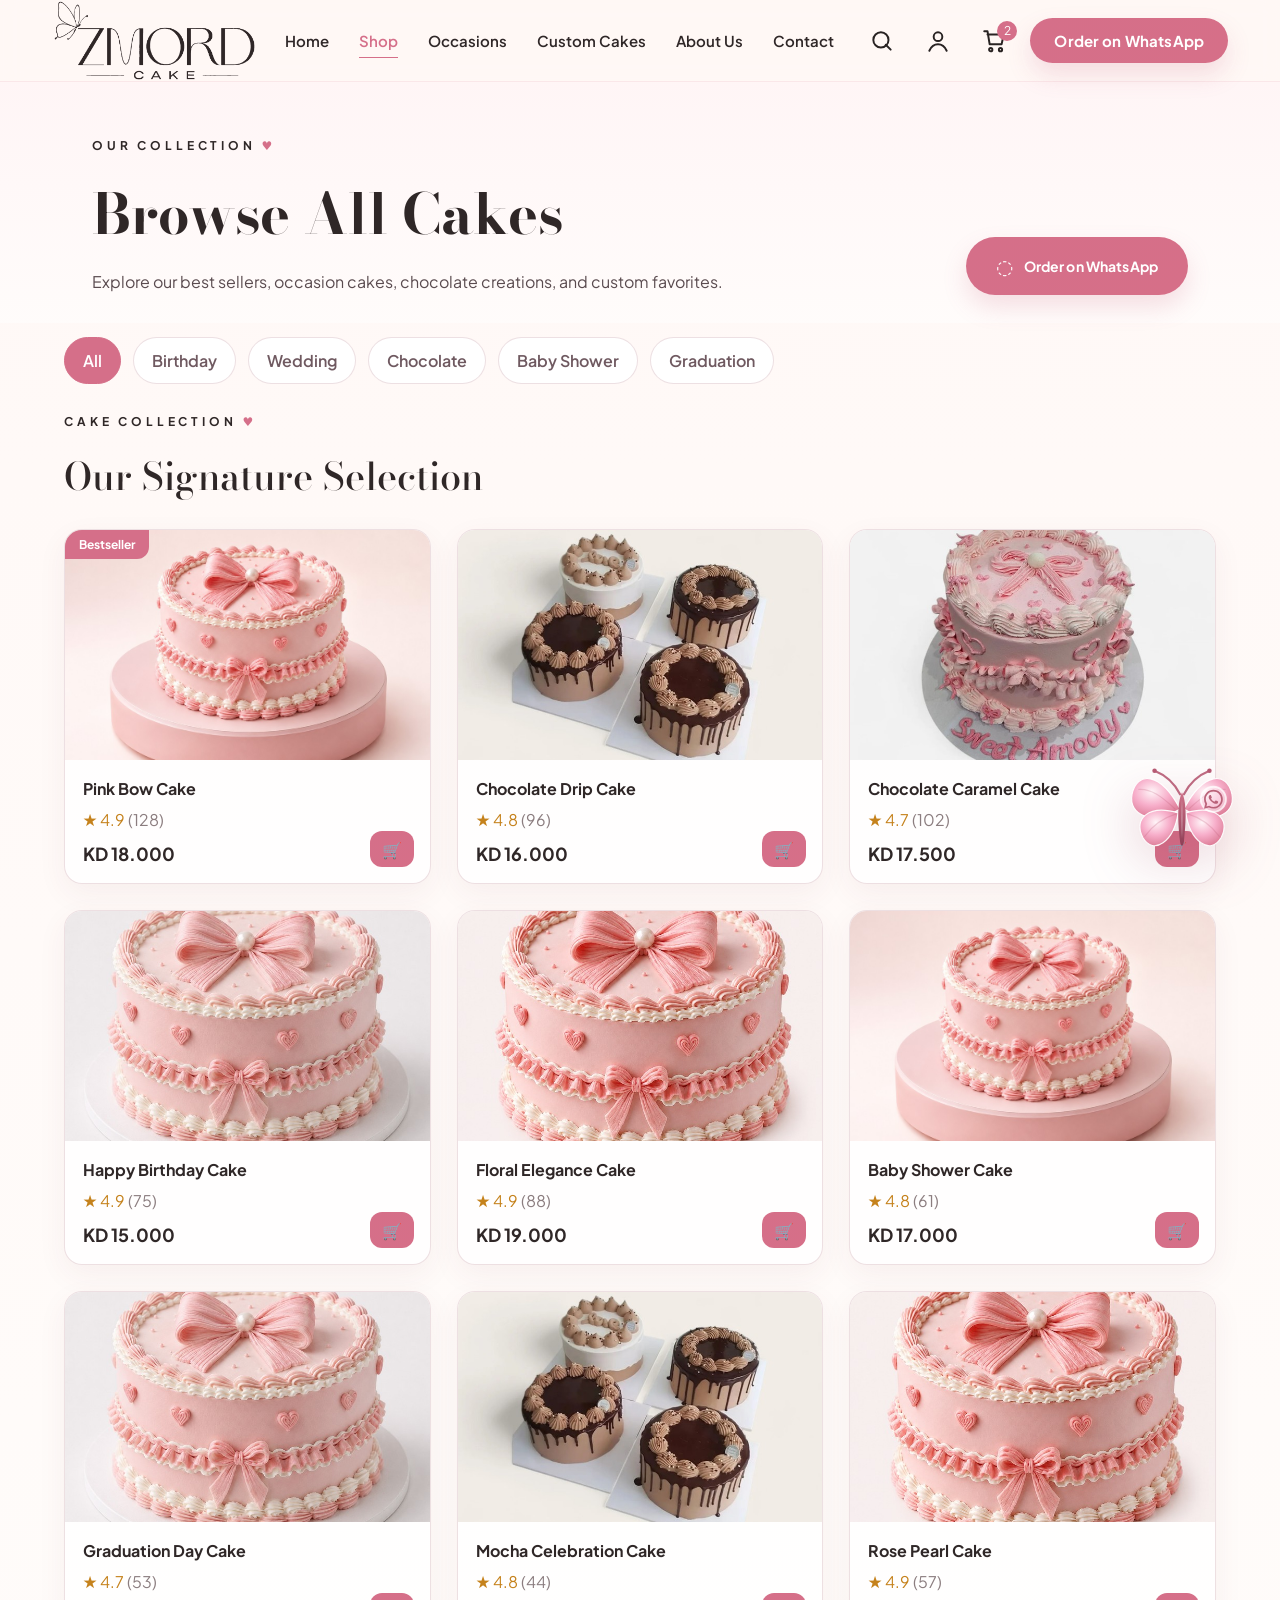
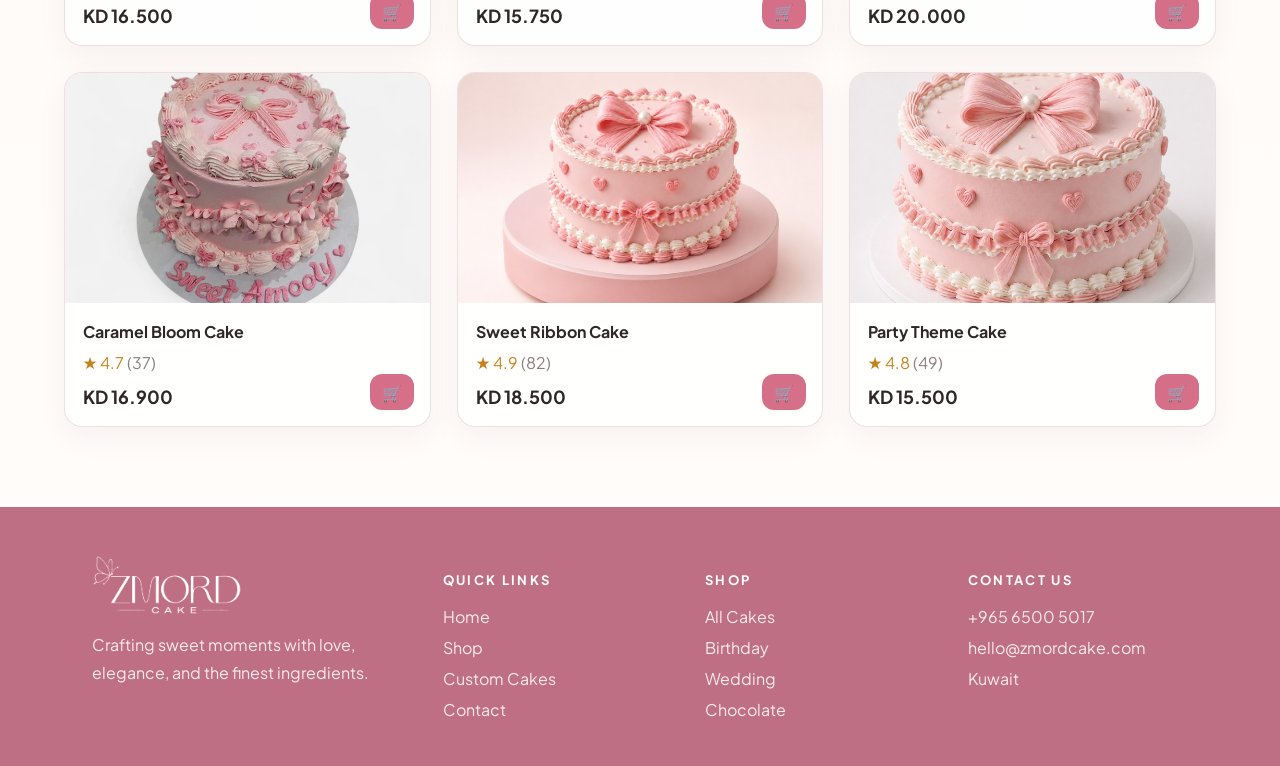
==== commit 5a3a9f1b: "Update products.html" ====
--- a/products.html
+++ b/products.html
@@ -3,13 +3,20 @@
 <head>
   <meta charset="UTF-8" />
   <meta name="viewport" content="width=device-width, initial-scale=1.0" />
-  <meta name="color-scheme" content="light only">
+  <meta name="color-scheme" content="light">
   <meta name="supported-color-schemes" content="light">
+  <meta name="theme-color" content="#fff8f6">
+  <meta name="msapplication-navbutton-color" content="#fff8f6">
+  <meta name="apple-mobile-web-app-status-bar-style" content="default">
   <meta name="description" content="Browse all ZMORD Cake products." />
   <title>All Cakes — ZMORD Cake</title>
   <link rel="preconnect" href="https://fonts.googleapis.com">
   <link rel="preconnect" href="https://fonts.gstatic.com" crossorigin>
   <link href="https://fonts.googleapis.com/css2?family=Bodoni+Moda:wght@400;500;600;700&family=Plus+Jakarta+Sans:wght@400;500;600;700&display=swap" rel="stylesheet">
+  <script>
+    document.documentElement.style.colorScheme = "only light";
+    document.documentElement.dataset.theme = "light";
+  </script>
   <link rel="stylesheet" href="styles.css" />
 </head>
 <body>
@@ -89,7 +96,7 @@
       <div class="footer-logo"><img src="assets/logo-clean-white.png" alt="ZMORD Cake"><p>Crafting sweet moments with love, elegance, and the finest ingredients.</p></div>
       <div><h4>Quick Links</h4><a href="index.html">Home</a><a href="products.html">Shop</a><a href="index.html#custom">Custom Cakes</a><a href="index.html#contact">Contact</a></div>
       <div><h4>Shop</h4><a href="#all-products">All Cakes</a><a href="#birthday">Birthday</a><a href="#wedding">Wedding</a><a href="#chocolate">Chocolate</a></div>
-      <div><h4>Contact Us</h4><a href="tel:+96512345678">+965 1234 5678</a><a href="mailto:hello@zmordcake.com">hello@zmordcake.com</a><a href="#">Kuwait</a></div>
+      <div><h4>Contact Us</h4><a href="tel:+96565005017">+965 6500 5017</a><a href="mailto:hello@zmordcake.com">hello@zmordcake.com</a><a href="#">Kuwait</a></div>
     </footer>
   </main>
 
--- a/styles.css
+++ b/styles.css
@@ -1,7 +1,6 @@
 :root{
-  color-scheme: light only;
-  color-scheme: light;
-  --rose:#d56f89;
+  color-scheme: only light;
+--rose:#d56f89;
   --rose-dark:#9f4863;
   --rose-soft:#f5d9df;
   --cream:#fff8f6;
@@ -12,7 +11,7 @@
   --shadow:0 24px 70px rgba(132,58,78,.16);
 }
 *{box-sizing:border-box}
-html{scroll-behavior:smooth;color-scheme:light only;background:#fff8f6!important}
+html{scroll-behavior:smooth;color-scheme:only light;background:#fff8f6!important}
 body{
   margin:0;
   background:var(--cream);
@@ -531,14 +530,15 @@
 
 
 /* ================================
-   FINAL FORCE LIGHT + MOBILE HERO CENTER — ZMORD
+   FINAL HARD LIGHT LOCK + MOBILE HERO CENTER — ZMORD
    Keep this block at the very end of styles.css
 ================================ */
 
+/* Correct CSS syntax is "only light", not "light only" */
 :root,
 html,
 body {
-  color-scheme: light only !important;
+  color-scheme: only light !important;
 }
 
 html,
@@ -548,16 +548,33 @@
   color: #2f2727 !important;
 }
 
-/* Helps against forced dark mode in some mobile browsers */
+/* Helps against forced colors and aggressive mobile darkening */
 * {
   forced-color-adjust: none;
+}
+
+img,
+svg,
+video,
+canvas,
+.hero-bg,
+.cake-img {
+  filter: none !important;
+  mix-blend-mode: normal !important;
 }
 
 input,
 textarea,
 select,
 button {
-  color-scheme: light only !important;
+  color-scheme: only light !important;
+}
+
+/* Hard redeclare main light palette */
+.page-shell,
+.products-page-shell {
+  background: #fff8f6 !important;
+  color: #2f2727 !important;
 }
 
 .hero {
@@ -606,23 +623,26 @@
   color: #d56f89 !important;
 }
 
-.footer {
-  background: #bf6f83 !important;
-  color: white !important;
-}
-
-.footer a,
-.footer p {
-  color: rgba(255,255,255,.86) !important;
+.whatsapp-nav,
+.btn.primary,
+.product-info button {
+  background: linear-gradient(135deg,#d56f89,#d66f88) !important;
+  color: #fff !important;
+}
+
+.btn.ghost {
+  border-color: #d56f89 !important;
+  color: #d56f89 !important;
+  background: rgba(255,255,255,.5) !important;
 }
 
 .custom-banner {
   background: linear-gradient(100deg,#bf5f78,#e68fa2) !important;
-  color: white !important;
+  color: #fff !important;
 }
 
 .filter-chip {
-  background: white !important;
+  background: #fff !important;
   color: #6f5960 !important;
 }
 
@@ -630,20 +650,33 @@
 .filter-chip:hover {
   background: #d56f89 !important;
   border-color: #d56f89 !important;
-  color: white !important;
-}
-
+  color: #fff !important;
+}
+
+.footer {
+  background: #bf6f83 !important;
+  color: #fff !important;
+}
+
+.footer a,
+.footer p {
+  color: rgba(255,255,255,.86) !important;
+}
+
+/* If the device/browser reports dark mode, still keep the website light */
 @media (prefers-color-scheme: dark) {
   :root,
   html,
   body {
-    color-scheme: light only !important;
+    color-scheme: only light !important;
     background: #fff8f6 !important;
     color: #2f2727 !important;
   }
 
-  .page-shell {
+  .page-shell,
+  .products-page-shell {
     background: #fff8f6 !important;
+    color: #2f2727 !important;
   }
 
   .hero {
@@ -659,6 +692,14 @@
     ) !important;
   }
 
+  .hero-bg,
+  .cake-img,
+  img,
+  svg {
+    filter: none !important;
+    mix-blend-mode: normal !important;
+  }
+
   .product-card,
   .occasion-grid a,
   .testimonial {
@@ -666,9 +707,14 @@
     color: #2f2727 !important;
   }
 
+  .custom-banner {
+    background: linear-gradient(100deg,#bf5f78,#e68fa2) !important;
+    color: #fff !important;
+  }
+
   .footer {
     background: #bf6f83 !important;
-    color: white !important;
+    color: #fff !important;
   }
 }
 
@@ -699,6 +745,8 @@
   .hero-bg {
     object-position: center center !important;
     opacity: .74 !important;
+    filter: none !important;
+    mix-blend-mode: normal !important;
   }
 
   .hero::after {
@@ -806,7 +854,6 @@
     font-size: 14px !important;
   }
 
-  /* Center the hero cake on mobile */
   .hero-stage {
     min-height: 285px !important;
     margin-top: 10px !important;
@@ -1116,4 +1163,3 @@
     width: min(112%, 390px) !important;
   }
 }
-
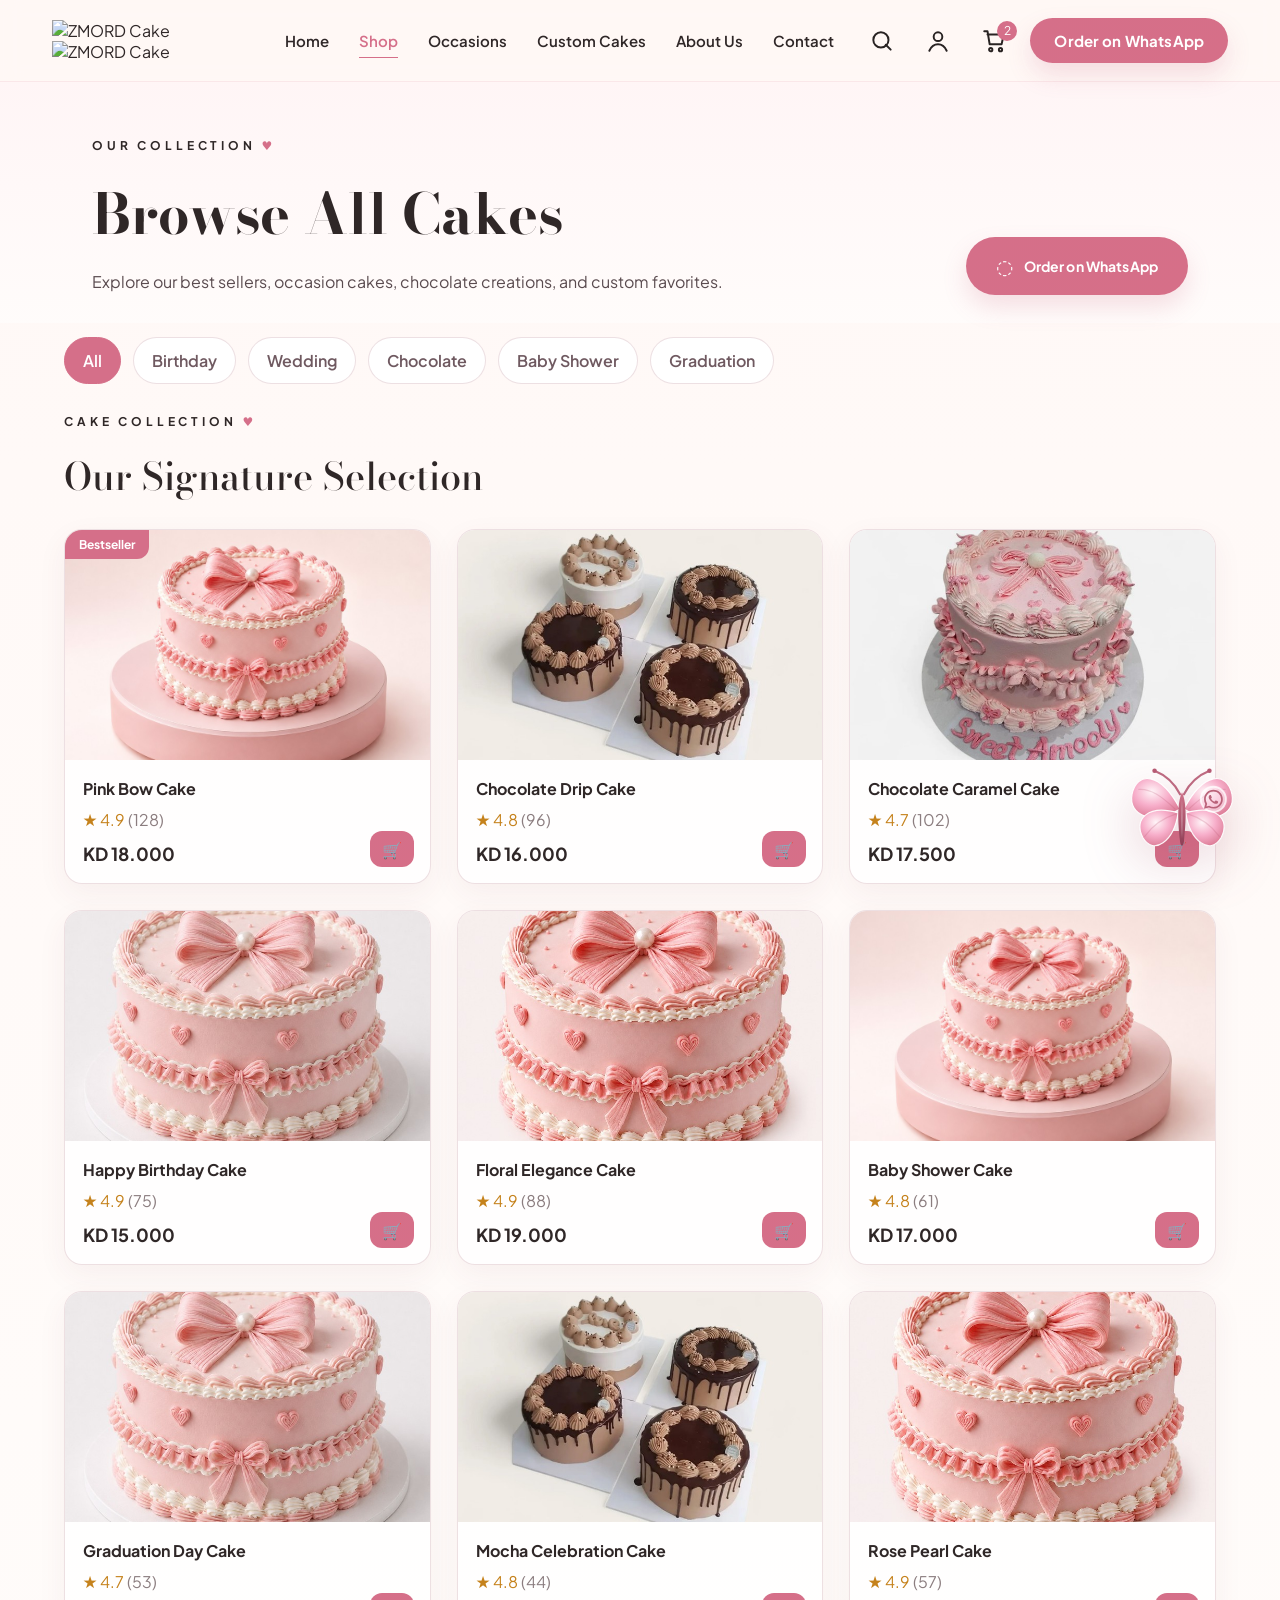
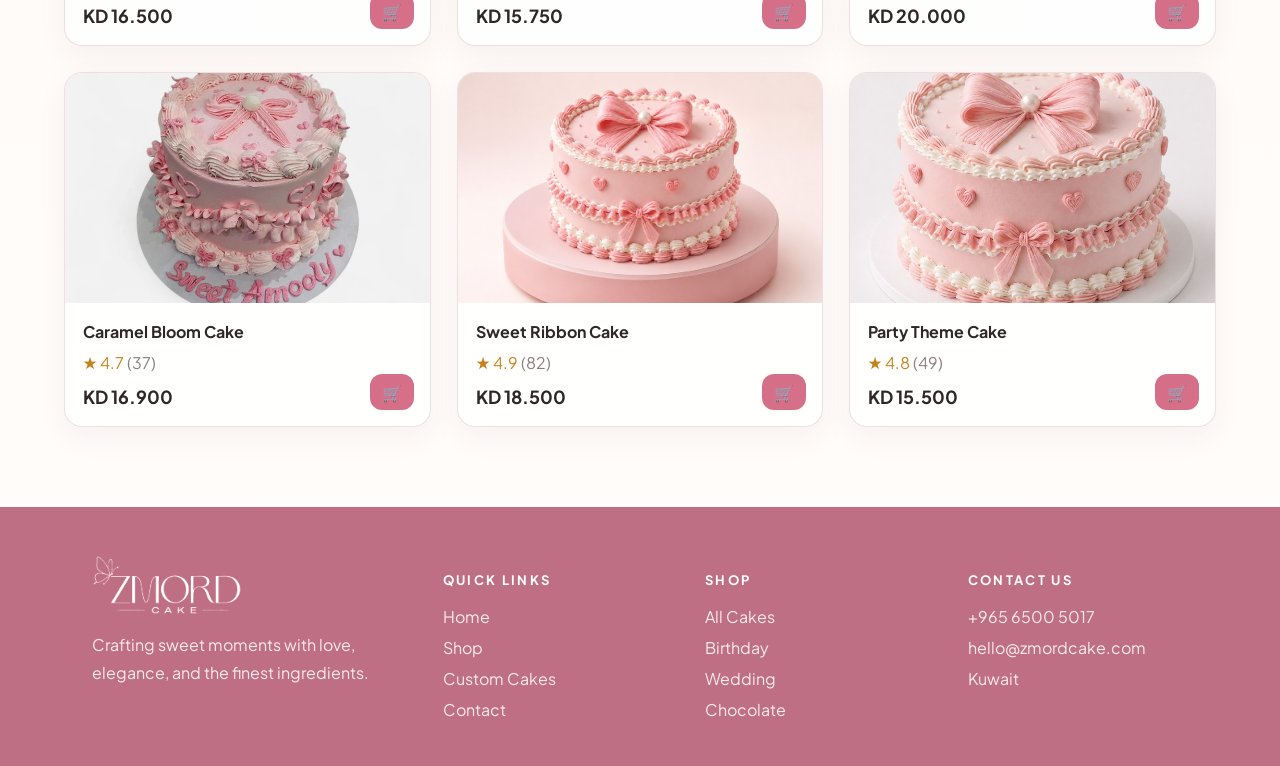
==== commit cf0d796c: "Update products.html" ====
--- a/products.html
+++ b/products.html
@@ -3,27 +3,27 @@
 <head>
   <meta charset="UTF-8" />
   <meta name="viewport" content="width=device-width, initial-scale=1.0" />
-  <meta name="color-scheme" content="light">
-  <meta name="supported-color-schemes" content="light">
+  <meta name="color-scheme" content="light dark" />
+  <meta name="supported-color-schemes" content="light dark" />
   <meta name="theme-color" content="#fff8f6">
   <meta name="msapplication-navbutton-color" content="#fff8f6">
   <meta name="apple-mobile-web-app-status-bar-style" content="default">
+  <link rel="icon" type="image/png" href="assets/favicon.png">
+  <link rel="shortcut icon" href="assets/favicon.png">
+  <link rel="apple-touch-icon" href="assets/apple-touch-icon.png"> 
   <meta name="description" content="Browse all ZMORD Cake products." />
   <title>All Cakes — ZMORD Cake</title>
   <link rel="preconnect" href="https://fonts.googleapis.com">
   <link rel="preconnect" href="https://fonts.gstatic.com" crossorigin>
   <link href="https://fonts.googleapis.com/css2?family=Bodoni+Moda:wght@400;500;600;700&family=Plus+Jakarta+Sans:wght@400;500;600;700&display=swap" rel="stylesheet">
-  <script>
-    document.documentElement.style.colorScheme = "only light";
-    document.documentElement.dataset.theme = "light";
-  </script>
-  <link rel="stylesheet" href="styles.css" />
+<link rel="stylesheet" href="styles.css" />
 </head>
 <body>
   <main class="page-shell products-page-shell">
     <header class="navbar inner-navbar">
       <a class="brand" href="index.html" aria-label="ZMORD Cake home">
-        <img src="assets/logo-clean-dark.png" alt="ZMORD Cake" />
+        <img class="logo-light" src="assets/logo-light.png" alt="ZMORD Cake" />
+        <img class="logo-dark" src="assets/logo-dark.png" alt="ZMORD Cake" />
       </a>
       <nav class="nav-links" aria-label="Main navigation">
         <a href="index.html">Home</a>
--- a/styles.css
+++ b/styles.css
@@ -1,5 +1,5 @@
 :root{
-  color-scheme: only light;
+  color-scheme: light dark;
 --rose:#d56f89;
   --rose-dark:#9f4863;
   --rose-soft:#f5d9df;
@@ -11,7 +11,7 @@
   --shadow:0 24px 70px rgba(132,58,78,.16);
 }
 *{box-sizing:border-box}
-html{scroll-behavior:smooth;color-scheme:only light;background:#fff8f6!important}
+html{scroll-behavior:smooth;color-scheme:light dark;background:#fff8f6!important}
 body{
   margin:0;
   background:var(--cream);
@@ -530,27 +530,69 @@
 
 
 /* ================================
-   FINAL HARD LIGHT LOCK + MOBILE HERO CENTER — ZMORD
+   ZMORD CONTROLLED LIGHT + DARK THEME
+   Dark mode uses the same visual palette as light mode.
    Keep this block at the very end of styles.css
 ================================ */
 
-/* Correct CSS syntax is "only light", not "light only" */
 :root,
-html,
-body {
-  color-scheme: only light !important;
+:root[data-theme="light"],
+:root[data-theme="dark"] {
+  color-scheme: light dark;
+  --rose:#d56f89;
+  --rose-dark:#9f4863;
+  --rose-soft:#f5d9df;
+  --cream:#fff8f6;
+  --ivory:#fffdfb;
+  --text:#2f2727;
+  --muted:#7d6c6f;
+  --line:rgba(154,82,101,.18);
+  --shadow:0 24px 70px rgba(132,58,78,.16);
+  --hero-bg:linear-gradient(90deg,#fff9f7 0%,#fff6f4 48%,#f7cdd3 100%);
+  --hero-bg-mobile:linear-gradient(180deg,#fff9f7 0%,#fff6f4 54%,#f7cdd3 100%);
+  --hero-overlay:linear-gradient(90deg,rgba(255,250,248,.93),rgba(255,248,246,.66) 46%,rgba(246,204,211,.30));
+  --hero-overlay-mobile:linear-gradient(180deg,rgba(255,250,248,.95),rgba(255,248,246,.78) 45%,rgba(246,204,211,.30));
+  --card-bg:rgba(255,255,255,.78);
+  --soft-card-bg:rgba(255,255,255,.58);
+  --testimonial-bg:rgba(255,255,255,.62);
+  --footer-bg:#bf6f83;
+  --banner-bg:linear-gradient(100deg,#bf5f78,#e68fa2);
+}
+
+@media (prefers-color-scheme: dark) {
+  :root {
+    color-scheme: light dark;
+    --rose:#d56f89;
+    --rose-dark:#9f4863;
+    --rose-soft:#f5d9df;
+    --cream:#fff8f6;
+    --ivory:#fffdfb;
+    --text:#2f2727;
+    --muted:#7d6c6f;
+    --line:rgba(154,82,101,.18);
+    --shadow:0 24px 70px rgba(132,58,78,.16);
+    --hero-bg:linear-gradient(90deg,#fff9f7 0%,#fff6f4 48%,#f7cdd3 100%);
+    --hero-bg-mobile:linear-gradient(180deg,#fff9f7 0%,#fff6f4 54%,#f7cdd3 100%);
+    --hero-overlay:linear-gradient(90deg,rgba(255,250,248,.93),rgba(255,248,246,.66) 46%,rgba(246,204,211,.30));
+    --hero-overlay-mobile:linear-gradient(180deg,rgba(255,250,248,.95),rgba(255,248,246,.78) 45%,rgba(246,204,211,.30));
+    --card-bg:rgba(255,255,255,.78);
+    --soft-card-bg:rgba(255,255,255,.58);
+    --testimonial-bg:rgba(255,255,255,.62);
+    --footer-bg:#bf6f83;
+    --banner-bg:linear-gradient(100deg,#bf5f78,#e68fa2);
+  }
 }
 
 html,
 body,
-.page-shell {
-  background: #fff8f6 !important;
-  color: #2f2727 !important;
-}
-
-/* Helps against forced colors and aggressive mobile darkening */
+.page-shell,
+.products-page-shell {
+  background:var(--cream)!important;
+  color:var(--text)!important;
+}
+
 * {
-  forced-color-adjust: none;
+  forced-color-adjust:none;
 }
 
 img,
@@ -559,51 +601,31 @@
 canvas,
 .hero-bg,
 .cake-img {
-  filter: none !important;
-  mix-blend-mode: normal !important;
+  filter:none!important;
+  mix-blend-mode:normal!important;
 }
 
 input,
 textarea,
 select,
 button {
-  color-scheme: only light !important;
-}
-
-/* Hard redeclare main light palette */
-.page-shell,
-.products-page-shell {
-  background: #fff8f6 !important;
-  color: #2f2727 !important;
-}
-
-.hero {
-  background: linear-gradient(90deg,#fff9f7 0%,#fff6f4 48%,#f7cdd3 100%) !important;
-}
-
-.hero::after {
-  background: linear-gradient(
-    90deg,
-    rgba(255,250,248,.93),
-    rgba(255,248,246,.66) 46%,
-    rgba(246,204,211,.30)
-  ) !important;
-}
-
-.products-page-shell {
-  background: linear-gradient(180deg,#fff8f6 0%,#fffdfb 100%) !important;
-}
-
-.inner-navbar {
-  background: rgba(255,248,246,.9) !important;
-}
+  color-scheme:light dark!important;
+}
+
+.hero { background:var(--hero-bg)!important; }
+.hero::after { background:var(--hero-overlay)!important; }
+.products-page-shell { background:linear-gradient(180deg,#fff8f6 0%,#fffdfb 100%)!important; }
+.inner-navbar { background:rgba(255,248,246,.9)!important; }
 
 .product-card,
 .occasion-grid a,
 .testimonial {
-  background: rgba(255,255,255,.78) !important;
-  color: #2f2727 !important;
-}
+  background:var(--card-bg)!important;
+  color:var(--text)!important;
+}
+
+.occasion-grid a { background:var(--soft-card-bg)!important; }
+.testimonial { background:var(--testimonial-bg)!important; }
 
 .product-info h3,
 .product-info strong,
@@ -612,554 +634,416 @@
 .hero h1,
 .subtext,
 .eyebrow,
-.nav-links a {
-  color: #2f2727 !important;
+.nav-links a,
+.trust-row strong {
+  color:var(--text)!important;
 }
 
 .hero h1 span,
 .nav-links a.active,
 .nav-links a:hover,
 .text-link {
-  color: #d56f89 !important;
+  color:var(--rose)!important;
 }
 
 .whatsapp-nav,
 .btn.primary,
 .product-info button {
-  background: linear-gradient(135deg,#d56f89,#d66f88) !important;
-  color: #fff !important;
+  background:linear-gradient(135deg,var(--rose),#d66f88)!important;
+  color:#fff!important;
 }
 
 .btn.ghost {
-  border-color: #d56f89 !important;
-  color: #d56f89 !important;
-  background: rgba(255,255,255,.5) !important;
+  border-color:var(--rose)!important;
+  color:var(--rose)!important;
+  background:rgba(255,255,255,.5)!important;
 }
 
 .custom-banner {
-  background: linear-gradient(100deg,#bf5f78,#e68fa2) !important;
-  color: #fff !important;
-}
-
-.filter-chip {
-  background: #fff !important;
-  color: #6f5960 !important;
-}
-
-.filter-chip.active,
-.filter-chip:hover {
-  background: #d56f89 !important;
-  border-color: #d56f89 !important;
-  color: #fff !important;
+  background:var(--banner-bg)!important;
+  color:#fff!important;
 }
 
 .footer {
-  background: #bf6f83 !important;
-  color: #fff !important;
+  background:var(--footer-bg)!important;
+  color:#fff!important;
 }
 
 .footer a,
 .footer p {
-  color: rgba(255,255,255,.86) !important;
-}
-
-/* If the device/browser reports dark mode, still keep the website light */
-@media (prefers-color-scheme: dark) {
-  :root,
+  color:rgba(255,255,255,.86)!important;
+}
+
+@media (max-width:720px) {
   html,
   body {
-    color-scheme: only light !important;
-    background: #fff8f6 !important;
-    color: #2f2727 !important;
-  }
-
-  .page-shell,
-  .products-page-shell {
-    background: #fff8f6 !important;
-    color: #2f2727 !important;
+    width:100%;
+    max-width:100%;
+    overflow-x:hidden;
+    background:var(--cream)!important;
+    color:var(--text)!important;
+  }
+
+  .page-shell {
+    width:100%;
+    max-width:100%;
+    overflow:hidden;
+    background:var(--cream)!important;
   }
 
   .hero {
-    background: linear-gradient(90deg,#fff9f7 0%,#fff6f4 48%,#f7cdd3 100%) !important;
-  }
-
-  .hero::after {
-    background: linear-gradient(
-      90deg,
-      rgba(255,250,248,.93),
-      rgba(255,248,246,.66) 46%,
-      rgba(246,204,211,.30)
-    ) !important;
-  }
-
-  .hero-bg,
-  .cake-img,
-  img,
-  svg {
-    filter: none !important;
-    mix-blend-mode: normal !important;
-  }
-
-  .product-card,
-  .occasion-grid a,
-  .testimonial {
-    background: rgba(255,255,255,.78) !important;
-    color: #2f2727 !important;
-  }
-
-  .custom-banner {
-    background: linear-gradient(100deg,#bf5f78,#e68fa2) !important;
-    color: #fff !important;
-  }
-
-  .footer {
-    background: #bf6f83 !important;
-    color: #fff !important;
-  }
-}
-
-/* Mobile polish + center hero cake */
-@media (max-width: 720px) {
-  html,
-  body {
-    width: 100%;
-    max-width: 100%;
-    overflow-x: hidden;
-    background: #fff8f6 !important;
-    color: #2f2727 !important;
-  }
-
-  .page-shell {
-    width: 100%;
-    max-width: 100%;
-    overflow: hidden;
-    background: #fff8f6 !important;
-  }
-
-  .hero {
-    min-height: auto !important;
-    padding: 10px 14px 28px !important;
-    background: linear-gradient(180deg,#fff9f7 0%,#fff6f4 54%,#f7cdd3 100%) !important;
+    min-height:auto!important;
+    padding:10px 14px 28px!important;
+    background:var(--hero-bg-mobile)!important;
   }
 
   .hero-bg {
-    object-position: center center !important;
-    opacity: .74 !important;
-    filter: none !important;
-    mix-blend-mode: normal !important;
-  }
-
-  .hero::after {
-    background: linear-gradient(
-      180deg,
-      rgba(255,250,248,.95),
-      rgba(255,248,246,.78) 45%,
-      rgba(246,204,211,.30)
-    ) !important;
-  }
+    object-position:center center!important;
+    opacity:.74!important;
+    filter:none!important;
+    mix-blend-mode:normal!important;
+  }
+
+  .hero::after { background:var(--hero-overlay-mobile)!important; }
 
   .navbar {
-    height: 64px !important;
-    gap: 10px !important;
-    align-items: center;
+    height:64px!important;
+    gap:10px!important;
+    align-items:center;
   }
 
   .brand {
-    width: 128px !important;
-    flex: 0 0 auto;
-    margin: 0 !important;
-  }
-
-  .nav-links {
-    display: none !important;
-  }
+    width:128px!important;
+    flex:0 0 auto;
+    margin:0!important;
+  }
+
+  .nav-links { display:none!important; }
 
   .nav-actions {
-    margin-inline-start: auto;
-    gap: 4px !important;
+    margin-inline-start:auto;
+    gap:4px!important;
   }
 
   .whatsapp-nav,
-  .hide-sm {
-    display: none !important;
-  }
+  .hide-sm { display:none!important; }
 
   .icon-btn {
-    width: 30px !important;
-    height: 30px !important;
+    width:30px!important;
+    height:30px!important;
   }
 
   .icon-btn svg {
-    width: 22px !important;
-    height: 22px !important;
+    width:22px!important;
+    height:22px!important;
   }
 
   .cart span {
-    width: 16px !important;
-    height: 16px !important;
-    font-size: 10px !important;
-    right: -2px !important;
-    top: 0 !important;
+    width:16px!important;
+    height:16px!important;
+    font-size:10px!important;
+    right:-2px!important;
+    top:0!important;
   }
 
   .menu-btn {
-    display: block !important;
-    font-size: 23px !important;
-    padding: 0 2px !important;
+    display:block!important;
+    font-size:23px!important;
+    padding:0 2px!important;
   }
 
   .hero-content {
-    display: block !important;
-    min-height: 0 !important;
+    display:block!important;
+    min-height:0!important;
   }
 
   .hero-copy {
-    padding-top: 14px !important;
-    max-width: 330px !important;
-    position: relative;
-    z-index: 5;
+    padding-top:14px!important;
+    max-width:330px!important;
+    position:relative;
+    z-index:5;
   }
 
   .hero .eyebrow {
-    font-size: 9px !important;
-    letter-spacing: .26em !important;
-    margin-bottom: 12px !important;
+    font-size:9px!important;
+    letter-spacing:.26em!important;
+    margin-bottom:12px!important;
   }
 
   .hero h1 {
-    font-size: clamp(34px, 11vw, 43px) !important;
-    line-height: 1.02 !important;
-    letter-spacing: .006em !important;
-    max-width: 330px !important;
+    font-size:clamp(34px,11vw,43px)!important;
+    line-height:1.02!important;
+    letter-spacing:.006em!important;
+    max-width:330px!important;
   }
 
   .subtext {
-    max-width: 290px !important;
-    font-size: 12.5px !important;
-    line-height: 1.55 !important;
-    margin: 14px 0 !important;
-  }
-
-  .hero-buttons {
-    gap: 9px !important;
-  }
+    max-width:290px!important;
+    font-size:12.5px!important;
+    line-height:1.55!important;
+    margin:14px 0!important;
+  }
+
+  .hero-buttons { gap:9px!important; }
 
   .btn {
-    min-width: 0 !important;
-    padding: 11px 16px !important;
-    font-size: 11px !important;
-  }
-
-  .btn.primary::before {
-    font-size: 14px !important;
-  }
+    min-width:0!important;
+    padding:11px 16px!important;
+    font-size:11px!important;
+  }
+
+  .btn.primary::before { font-size:14px!important; }
 
   .hero-stage {
-    min-height: 285px !important;
-    margin-top: 10px !important;
-    display: flex !important;
-    align-items: center !important;
-    justify-content: center !important;
-    text-align: center !important;
-    width: 100% !important;
-    overflow: visible !important;
+    min-height:285px!important;
+    margin-top:10px!important;
+    display:flex!important;
+    align-items:center!important;
+    justify-content:center!important;
+    text-align:center!important;
+    width:100%!important;
+    overflow:visible!important;
   }
 
   .cake-img {
-    width: min(108%, 430px) !important;
-    max-width: 430px !important;
-    margin-left: auto !important;
-    margin-right: auto !important;
-    transform: translateX(0) !important;
-    object-position: center !important;
+    width:min(108%,430px)!important;
+    max-width:430px!important;
+    margin-left:auto!important;
+    margin-right:auto!important;
+    transform:translateX(0)!important;
+    object-position:center!important;
   }
 
   .light-ring {
-    left: 50% !important;
-    right: auto !important;
-    width: 245px !important;
-    border-width: 5px !important;
-    transform: translate(-50%, -10%) !important;
+    left:50%!important;
+    right:auto!important;
+    width:245px!important;
+    border-width:5px!important;
+    transform:translate(-50%,-10%)!important;
   }
 
   .trust-row {
-    display: grid !important;
-    grid-template-columns: repeat(3, 1fr) !important;
-    gap: 8px !important;
-    margin-top: 8px !important;
+    display:grid!important;
+    grid-template-columns:repeat(3,1fr)!important;
+    gap:8px!important;
+    margin-top:8px!important;
   }
 
   .trust-row article {
-    grid-template-columns: 28px 1fr !important;
-    column-gap: 7px !important;
+    grid-template-columns:28px 1fr!important;
+    column-gap:7px!important;
   }
 
   .trust-row span {
-    width: 28px !important;
-    height: 28px !important;
-    font-size: 14px !important;
+    width:28px!important;
+    height:28px!important;
+    font-size:14px!important;
   }
 
   .trust-row strong {
-    font-size: 9.5px !important;
-    line-height: 1.2 !important;
+    font-size:9.5px!important;
+    line-height:1.2!important;
   }
 
   .trust-row small {
-    font-size: 8.5px !important;
-    line-height: 1.2 !important;
+    font-size:8.5px!important;
+    line-height:1.2!important;
   }
 
   .section,
   .products-hero {
-    padding: 34px 14px !important;
+    padding:34px 14px!important;
   }
 
   .section-head {
-    margin-bottom: 16px !important;
-    gap: 8px !important;
-    align-items: flex-start !important;
+    margin-bottom:16px!important;
+    gap:8px!important;
+    align-items:flex-start!important;
   }
 
   .section h2,
   .products-hero h1 {
-    font-size: 24px !important;
-    line-height: 1.15 !important;
-  }
-
-  .text-link {
-    font-size: 11px !important;
-  }
+    font-size:24px!important;
+    line-height:1.15!important;
+  }
+
+  .text-link { font-size:11px!important; }
 
   .product-grid,
   .all-grid {
-    grid-template-columns: repeat(2, minmax(0, 1fr)) !important;
-    gap: 12px !important;
+    grid-template-columns:repeat(2,minmax(0,1fr))!important;
+    gap:12px!important;
   }
 
   .product-card {
-    border-radius: 14px !important;
-    background: rgba(255,255,255,.78) !important;
-  }
-
-  .product-card img {
-    height: 128px !important;
-  }
+    border-radius:14px!important;
+    background:var(--card-bg)!important;
+  }
+
+  .product-card img { height:128px!important; }
 
   .product-info {
-    padding: 10px !important;
-    min-height: 116px !important;
+    padding:10px!important;
+    min-height:116px!important;
   }
 
   .product-info h3 {
-    font-size: 11px !important;
-    line-height: 1.25 !important;
-    min-height: 28px !important;
+    font-size:11px!important;
+    line-height:1.25!important;
+    min-height:28px!important;
   }
 
   .product-info p {
-    font-size: 10px !important;
-    margin-bottom: 8px !important;
-  }
-
-  .product-info strong {
-    font-size: 12px !important;
-  }
+    font-size:10px!important;
+    margin-bottom:8px!important;
+  }
+
+  .product-info strong { font-size:12px!important; }
 
   .product-info button {
-    right: 9px !important;
-    bottom: 9px !important;
-    width: 30px !important;
-    height: 26px !important;
-    border-radius: 9px !important;
-    font-size: 12px !important;
+    right:9px!important;
+    bottom:9px!important;
+    width:30px!important;
+    height:26px!important;
+    border-radius:9px!important;
+    font-size:12px!important;
   }
 
   .occasion-grid {
-    grid-template-columns: repeat(3, 1fr) !important;
-    gap: 9px !important;
+    grid-template-columns:repeat(3,1fr)!important;
+    gap:9px!important;
   }
 
   .occasion-grid a {
-    min-height: 62px !important;
-    padding: 12px 6px !important;
-    border-radius: 16px !important;
-    font-size: 10px !important;
-    gap: 7px !important;
-    background: rgba(255,255,255,.58) !important;
+    min-height:62px!important;
+    padding:12px 6px!important;
+    border-radius:16px!important;
+    font-size:10px!important;
+    gap:7px!important;
+    background:var(--soft-card-bg)!important;
   }
 
   .custom-banner {
-    margin: 8px 14px 34px !important;
-    min-height: 0 !important;
-    border-radius: 18px !important;
-    grid-template-columns: 1fr !important;
-    background: linear-gradient(100deg,#bf5f78,#e68fa2) !important;
-  }
-
-  .custom-banner > div {
-    padding: 24px 20px !important;
-  }
-
-  .custom-banner p {
-    font-size: 14px !important;
-  }
-
-  .custom-banner h2 {
-    font-size: 24px !important;
-    letter-spacing: .07em !important;
-  }
-
-  .custom-banner span {
-    font-size: 11px !important;
-    line-height: 1.55 !important;
-  }
-
-  .custom-banner img {
-    height: 210px !important;
-    opacity: .72 !important;
-  }
-
-  .instagram-strip {
-    padding-top: 24px !important;
-  }
-
-  .insta-row {
-    gap: 9px !important;
-  }
+    margin:8px 14px 34px!important;
+    min-height:0!important;
+    border-radius:18px!important;
+    grid-template-columns:1fr!important;
+    background:var(--banner-bg)!important;
+  }
+
+  .custom-banner > div { padding:24px 20px!important; }
+  .custom-banner p { font-size:14px!important; }
+  .custom-banner h2 { font-size:24px!important; letter-spacing:.07em!important; }
+  .custom-banner span { font-size:11px!important; line-height:1.55!important; }
+  .custom-banner img { height:210px!important; opacity:.72!important; }
+
+  .instagram-strip { padding-top:24px!important; }
+  .insta-row { gap:9px!important; }
 
   .insta-row img {
-    width: 84px !important;
-    height: 62px !important;
-    border-radius: 10px !important;
+    width:84px!important;
+    height:62px!important;
+    border-radius:10px!important;
   }
 
   .testimonial {
-    margin: 14px 14px 28px !important;
-    padding: 24px 18px !important;
-    grid-template-columns: 1fr !important;
-    text-align: center !important;
-    gap: 10px !important;
-    background: rgba(255,255,255,.62) !important;
-  }
-
-  .quote {
-    font-size: 46px !important;
-  }
-
-  .testimonial p {
-    font-size: 12px !important;
-  }
+    margin:14px 14px 28px!important;
+    padding:24px 18px!important;
+    grid-template-columns:1fr!important;
+    text-align:center!important;
+    gap:10px!important;
+    background:var(--testimonial-bg)!important;
+  }
+
+  .quote { font-size:46px!important; }
+  .testimonial p { font-size:12px!important; }
 
   .footer {
-    grid-template-columns: 1fr 1fr !important;
-    gap: 22px 18px !important;
-    padding: 30px 18px 74px !important;
-    background: #bf6f83 !important;
-  }
-
-  .footer-logo {
-    grid-column: 1 / -1 !important;
-  }
-
-  .footer img {
-    width: 112px !important;
-  }
+    grid-template-columns:1fr 1fr!important;
+    gap:22px 18px!important;
+    padding:30px 18px 74px!important;
+    background:var(--footer-bg)!important;
+  }
+
+  .footer-logo { grid-column:1 / -1!important; }
+  .footer img { width:112px!important; }
 
   .footer p {
-    font-size: 11px !important;
-    line-height: 1.55 !important;
-    max-width: 230px !important;
+    font-size:11px!important;
+    line-height:1.55!important;
+    max-width:230px!important;
   }
 
   .footer h4 {
-    font-size: 10px !important;
-    letter-spacing: .16em !important;
-    margin: 0 0 12px !important;
+    font-size:10px!important;
+    letter-spacing:.16em!important;
+    margin:0 0 12px!important;
   }
 
   .footer a {
-    font-size: 10.5px !important;
-    margin: 8px 0 !important;
+    font-size:10.5px!important;
+    margin:8px 0!important;
   }
 
   .floating-butterfly-whatsapp {
-    right: 8px !important;
-    bottom: 10px !important;
-    width: 70px !important;
-    height: 62px !important;
-    z-index: 35 !important;
+    right:8px!important;
+    bottom:10px!important;
+    width:70px!important;
+    height:62px!important;
+    z-index:35!important;
   }
 
   .butterfly-svg {
-    width: 66px !important;
-    height: 55px !important;
+    width:66px!important;
+    height:55px!important;
   }
 
   .leader-butterfly {
-    width: 78px !important;
-    height: 65px !important;
-  }
-
-  .products-hero {
-    gap: 16px !important;
-  }
+    width:78px!important;
+    height:65px!important;
+  }
+
+  .products-hero { gap:16px!important; }
 
   .products-hero h1 {
-    font-size: 30px !important;
-    line-height: 1.08 !important;
+    font-size:30px!important;
+    line-height:1.08!important;
   }
 
   .products-hero p:last-child {
-    font-size: 12px !important;
-    line-height: 1.55 !important;
-  }
-
-  .filters-bar {
-    padding: 12px 14px 2px !important;
-  }
-
-  .filter-chip-row {
-    gap: 8px !important;
-  }
+    font-size:12px!important;
+    line-height:1.55!important;
+  }
+
+  .filters-bar { padding:12px 14px 2px!important; }
+  .filter-chip-row { gap:8px!important; }
 
   .filter-chip {
-    padding: 9px 13px !important;
-    font-size: 11px !important;
-    background: white !important;
+    padding:9px 13px!important;
+    font-size:11px!important;
+    background:#fff!important;
   }
 
   .filter-chip.active,
   .filter-chip:hover {
-    background: #d56f89 !important;
-    color: white !important;
+    background:var(--rose)!important;
+    color:#fff!important;
   }
 
   .full-products {
-    padding-top: 22px !important;
-    padding-bottom: 42px !important;
+    padding-top:22px!important;
+    padding-bottom:42px!important;
   }
 
   .inner-navbar {
-    padding: 12px 14px !important;
-    background: rgba(255,248,246,.9) !important;
-  }
-}
-
-@media (max-width: 380px) {
-  .hero h1 {
-    font-size: 34px !important;
-  }
-
-  .product-card img {
-    height: 118px !important;
-  }
-
-  .product-info {
-    min-height: 112px !important;
-  }
-
-  .cake-img {
-    width: min(112%, 390px) !important;
-  }
-}
+    padding:12px 14px!important;
+    background:rgba(255,248,246,.9)!important;
+  }
+}
+
+@media (max-width:380px) {
+  .hero h1 { font-size:34px!important; }
+  .product-card img { height:118px!important; }
+  .product-info { min-height:112px!important; }
+  .cake-img { width:min(112%,390px)!important; }
+}
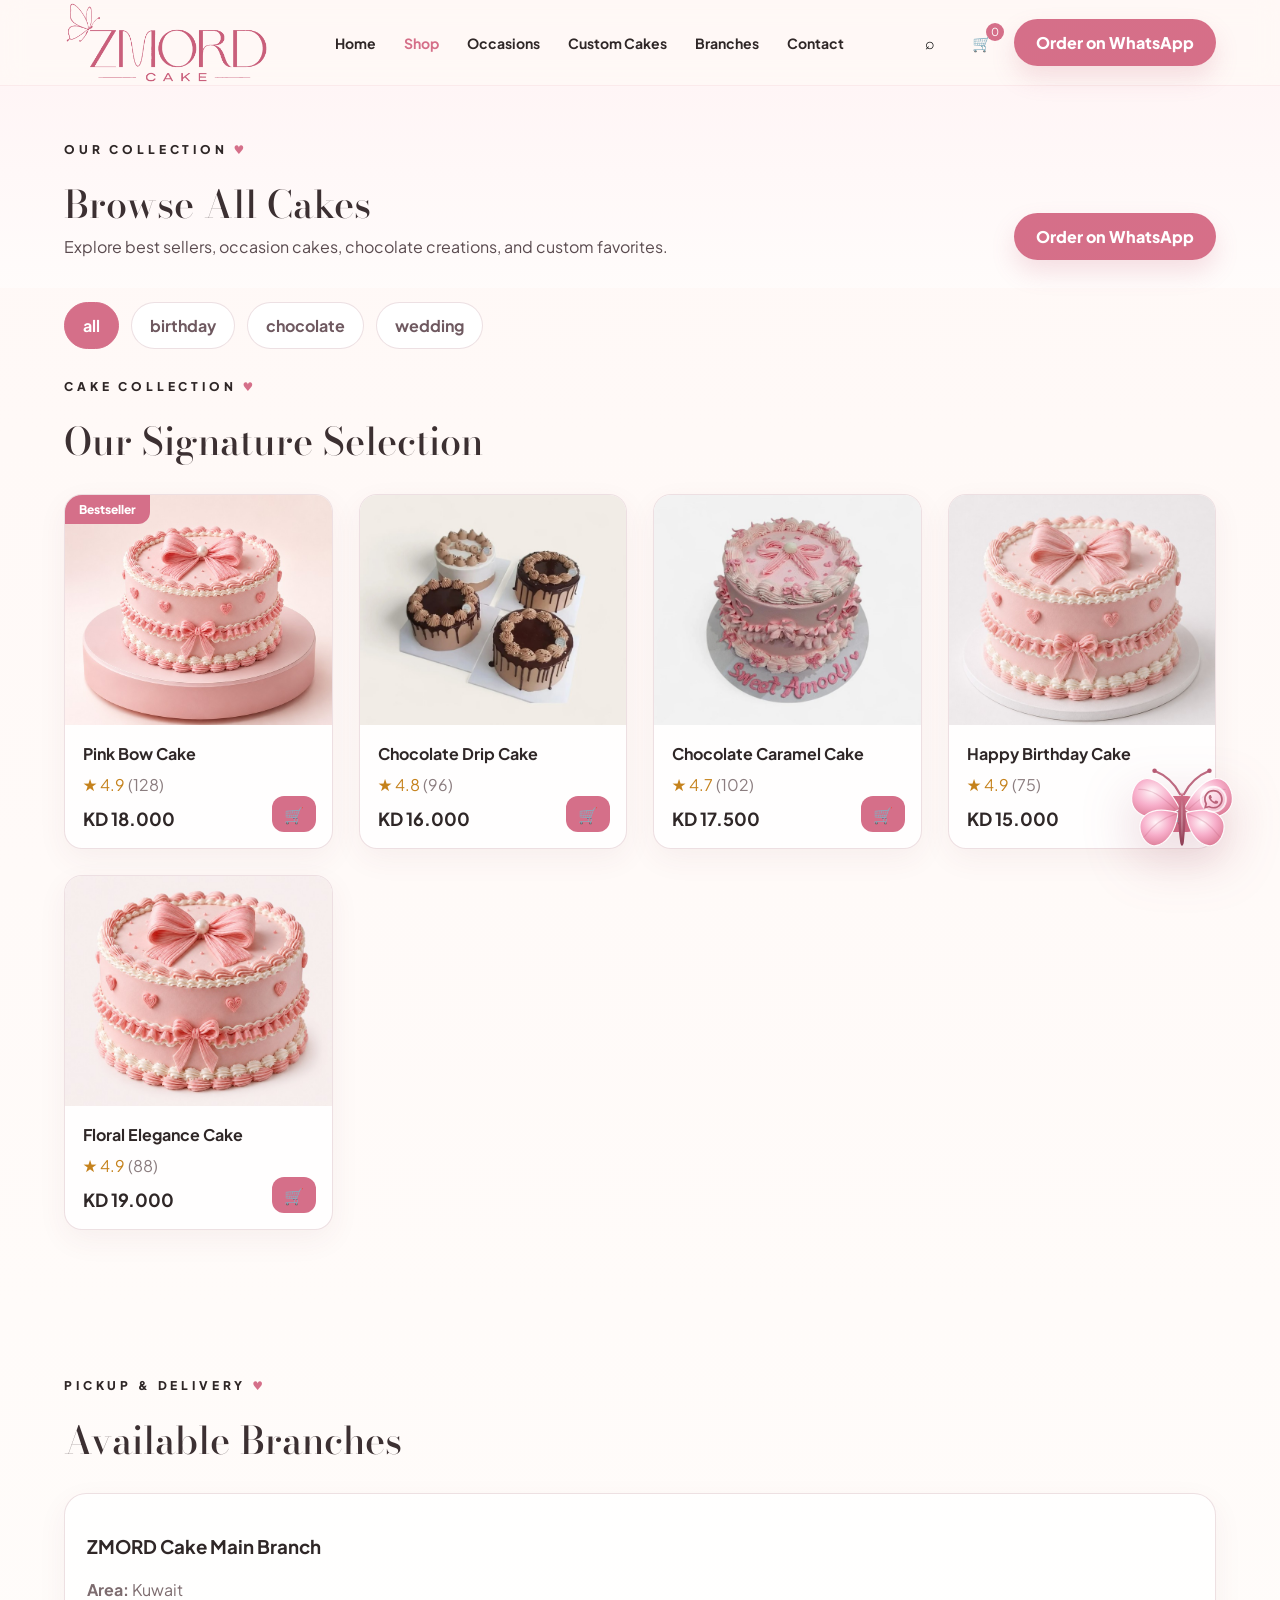
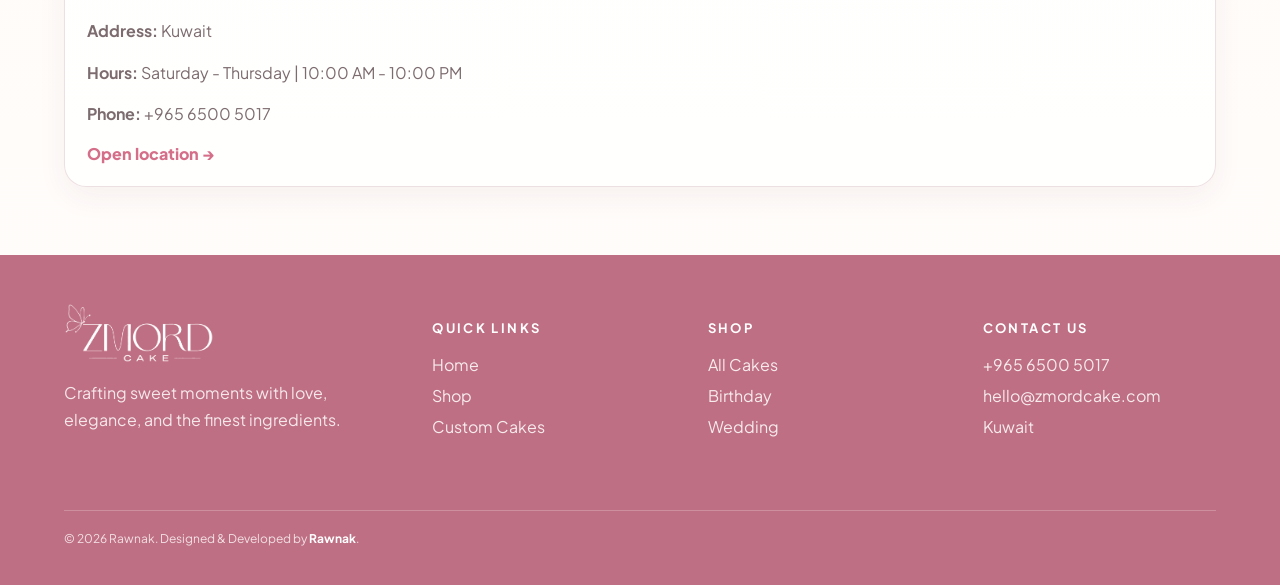
==== commit 17c1b70b: "Add files via upload" ====
--- a/products.html
+++ b/products.html
@@ -1,149 +1,18 @@
-<!doctype html>
-<html lang="en">
-<head>
-  <meta charset="UTF-8" />
-  <meta name="viewport" content="width=device-width, initial-scale=1.0" />
-  <meta name="color-scheme" content="light dark" />
-  <meta name="supported-color-schemes" content="light dark" />
-  <meta name="theme-color" content="#fff8f6">
-  <meta name="msapplication-navbutton-color" content="#fff8f6">
-  <meta name="apple-mobile-web-app-status-bar-style" content="default">
+<!doctype html><html lang="en"><head><meta charset="UTF-8"/>
+  <meta name="viewport" content="width=device-width, initial-scale=1.0"/>
+  <meta name="color-scheme" content="light dark"/>
+  <meta name="supported-color-schemes" content="light dark"/>
+  <meta name="theme-color" content="#fff8f6"/>
+  <meta name="theme-color" media="(prefers-color-scheme: dark)" content="#fff8f6"/>
+  <link rel="icon" href="assets/favicon.ico" sizes="any">
   <link rel="icon" type="image/png" href="assets/favicon.png">
-  <link rel="shortcut icon" href="assets/favicon.png">
-  <link rel="apple-touch-icon" href="assets/apple-touch-icon.png"> 
-  <meta name="description" content="Browse all ZMORD Cake products." />
-  <title>All Cakes — ZMORD Cake</title>
-  <link rel="preconnect" href="https://fonts.googleapis.com">
-  <link rel="preconnect" href="https://fonts.gstatic.com" crossorigin>
-  <link href="https://fonts.googleapis.com/css2?family=Bodoni+Moda:wght@400;500;600;700&family=Plus+Jakarta+Sans:wght@400;500;600;700&display=swap" rel="stylesheet">
-<link rel="stylesheet" href="styles.css" />
-</head>
-<body>
-  <main class="page-shell products-page-shell">
-    <header class="navbar inner-navbar">
-      <a class="brand" href="index.html" aria-label="ZMORD Cake home">
-        <img class="logo-light" src="assets/logo-light.png" alt="ZMORD Cake" />
-        <img class="logo-dark" src="assets/logo-dark.png" alt="ZMORD Cake" />
-      </a>
-      <nav class="nav-links" aria-label="Main navigation">
-        <a href="index.html">Home</a>
-        <a class="active" href="products.html">Shop</a>
-        <a href="index.html#occasions">Occasions</a>
-        <a href="index.html#custom">Custom Cakes</a>
-        <a href="index.html#about">About Us</a>
-        <a href="index.html#contact">Contact</a>
-      </nav>
-      <div class="nav-actions">
-        <button class="icon-btn" aria-label="Search">
-          <svg viewBox="0 0 24 24"><circle cx="11" cy="11" r="7"></circle><path d="m20 20-4.5-4.5"></path></svg>
-        </button>
-        <button class="icon-btn hide-sm" aria-label="Account">
-          <svg viewBox="0 0 24 24"><circle cx="12" cy="8" r="4"></circle><path d="M4 21c1.8-4 4.5-6 8-6s6.2 2 8 6"></path></svg>
-        </button>
-        <button class="icon-btn cart" aria-label="Cart">
-          <span>2</span>
-          <svg viewBox="0 0 24 24"><path d="M6 6h15l-2 9H8L6 3H3"></path><circle cx="9" cy="20" r="1.5"></circle><circle cx="18" cy="20" r="1.5"></circle></svg>
-        </button>
-        <a class="whatsapp-nav" href="https://wa.me/96565005017" target="_blank" rel="noopener">Order on WhatsApp</a>
-      </div>
-      <button class="menu-btn" aria-label="Open menu">☰</button>
-    </header>
-
-    <section class="products-hero">
-      <div>
-        <p class="eyebrow">OUR COLLECTION <span>♥</span></p>
-        <h1>Browse All Cakes</h1>
-        <p>Explore our best sellers, occasion cakes, chocolate creations, and custom favorites.</p>
-      </div>
-      <a class="btn primary" href="https://wa.me/96565005017" target="_blank" rel="noopener">Order on WhatsApp</a>
-    </section>
-
-    <section class="section filters-bar">
-      <div class="filter-chip-row">
-        <a class="filter-chip active" href="#all-products">All</a>
-        <a class="filter-chip" href="#birthday">Birthday</a>
-        <a class="filter-chip" href="#wedding">Wedding</a>
-        <a class="filter-chip" href="#chocolate">Chocolate</a>
-        <a class="filter-chip" href="#baby">Baby Shower</a>
-        <a class="filter-chip" href="#graduation">Graduation</a>
-      </div>
-    </section>
-
-    <section class="section products full-products" id="all-products">
-      <div class="section-head">
-        <div>
-          <p class="eyebrow">CAKE COLLECTION <span>♥</span></p>
-          <h2>Our Signature Selection</h2>
-        </div>
-      </div>
-      <div class="product-grid all-grid">
-        <article class="product-card bestseller" id="birthday"><img src="assets/product-base.jpg" alt="Pink Bow Cake"><div class="product-info"><h3>Pink Bow Cake</h3><p>★ 4.9 <span>(128)</span></p><strong>KD 18.000</strong><button>🛒</button></div></article>
-        <article class="product-card" id="chocolate"><img src="assets/product-chocolate.jpg" alt="Chocolate Drip Cake"><div class="product-info"><h3>Chocolate Drip Cake</h3><p>★ 4.8 <span>(96)</span></p><strong>KD 16.000</strong><button>🛒</button></div></article>
-        <article class="product-card"><img src="assets/product-chocolate-set.jpg" alt="Chocolate Caramel Cake"><div class="product-info"><h3>Chocolate Caramel Cake</h3><p>★ 4.7 <span>(102)</span></p><strong>KD 17.500</strong><button>🛒</button></div></article>
-        <article class="product-card"><img src="assets/product-bow.jpg" alt="Happy Birthday Cake"><div class="product-info"><h3>Happy Birthday Cake</h3><p>★ 4.9 <span>(75)</span></p><strong>KD 15.000</strong><button>🛒</button></div></article>
-        <article class="product-card" id="wedding"><img src="assets/product-pink-close.jpg" alt="Floral Elegance Cake"><div class="product-info"><h3>Floral Elegance Cake</h3><p>★ 4.9 <span>(88)</span></p><strong>KD 19.000</strong><button>🛒</button></div></article>
-        <article class="product-card" id="baby"><img src="assets/product-base.jpg" alt="Baby Shower Cake"><div class="product-info"><h3>Baby Shower Cake</h3><p>★ 4.8 <span>(61)</span></p><strong>KD 17.000</strong><button>🛒</button></div></article>
-        <article class="product-card" id="graduation"><img src="assets/product-bow.jpg" alt="Graduation Day Cake"><div class="product-info"><h3>Graduation Day Cake</h3><p>★ 4.7 <span>(53)</span></p><strong>KD 16.500</strong><button>🛒</button></div></article>
-        <article class="product-card"><img src="assets/product-chocolate.jpg" alt="Mocha Celebration Cake"><div class="product-info"><h3>Mocha Celebration Cake</h3><p>★ 4.8 <span>(44)</span></p><strong>KD 15.750</strong><button>🛒</button></div></article>
-        <article class="product-card"><img src="assets/product-pink-close.jpg" alt="Rose Pearl Cake"><div class="product-info"><h3>Rose Pearl Cake</h3><p>★ 4.9 <span>(57)</span></p><strong>KD 20.000</strong><button>🛒</button></div></article>
-        <article class="product-card"><img src="assets/product-chocolate-set.jpg" alt="Caramel Bloom Cake"><div class="product-info"><h3>Caramel Bloom Cake</h3><p>★ 4.7 <span>(37)</span></p><strong>KD 16.900</strong><button>🛒</button></div></article>
-        <article class="product-card"><img src="assets/product-base.jpg" alt="Sweet Ribbon Cake"><div class="product-info"><h3>Sweet Ribbon Cake</h3><p>★ 4.9 <span>(82)</span></p><strong>KD 18.500</strong><button>🛒</button></div></article>
-        <article class="product-card"><img src="assets/product-bow.jpg" alt="Party Theme Cake"><div class="product-info"><h3>Party Theme Cake</h3><p>★ 4.8 <span>(49)</span></p><strong>KD 15.500</strong><button>🛒</button></div></article>
-      </div>
-    </section>
-
-    <footer class="footer" id="contact">
-      <div class="footer-logo"><img src="assets/logo-clean-white.png" alt="ZMORD Cake"><p>Crafting sweet moments with love, elegance, and the finest ingredients.</p></div>
-      <div><h4>Quick Links</h4><a href="index.html">Home</a><a href="products.html">Shop</a><a href="index.html#custom">Custom Cakes</a><a href="index.html#contact">Contact</a></div>
-      <div><h4>Shop</h4><a href="#all-products">All Cakes</a><a href="#birthday">Birthday</a><a href="#wedding">Wedding</a><a href="#chocolate">Chocolate</a></div>
-      <div><h4>Contact Us</h4><a href="tel:+96565005017">+965 6500 5017</a><a href="mailto:hello@zmordcake.com">hello@zmordcake.com</a><a href="#">Kuwait</a></div>
-    </footer>
-  </main>
-
-  <a class="floating-butterfly-whatsapp" href="https://wa.me/96565005017" target="_blank" rel="noopener" aria-label="Order on WhatsApp" data-butterfly-link>
-  <svg class="butterfly-svg" viewBox="0 0 120 100" aria-hidden="true">
-    <defs>
-      <radialGradient id="wingGradient" cx="42%" cy="34%" r="78%">
-        <stop offset="0%" stop-color="#fff5f8" />
-        <stop offset="46%" stop-color="#f7aeca" />
-        <stop offset="100%" stop-color="#d56f89" />
-      </radialGradient>
-      <linearGradient id="bodyGradient" x1="0" x2="0" y1="0" y2="1">
-        <stop offset="0%" stop-color="#cf7088" />
-        <stop offset="100%" stop-color="#8e3f56" />
-      </linearGradient>
-    </defs>
-
-    <g class="butterfly-core">
-      <path class="antenna" d="M58 34 C51 20, 42 14, 32 10" />
-      <path class="antenna" d="M62 34 C69 20, 78 14, 88 10" />
-      <circle class="antenna-dot" cx="32" cy="10" r="2.3" />
-      <circle class="antenna-dot" cx="88" cy="10" r="2.3" />
-
-      <g class="wing-left">
-        <path class="wing-shape" d="M58 49 C38 11, 14 10, 9 34 C5 56, 31 66, 58 49Z" />
-        <path class="wing-shape" d="M56 53 C26 44, 10 59, 20 78 C31 97, 52 82, 56 53Z" />
-        <path class="wing-lines" d="M53 49 C39 36, 28 28, 16 29" />
-        <path class="wing-lines" d="M54 54 C38 59, 29 67, 22 77" />
-      </g>
-
-      <g class="wing-right">
-        <path class="wing-shape" d="M62 49 C82 11, 106 10, 111 34 C115 56, 89 66, 62 49Z" />
-        <path class="wing-shape" d="M64 53 C94 44, 110 59, 100 78 C89 97, 68 82, 64 53Z" />
-        <path class="wing-lines" d="M67 49 C81 36, 92 28, 104 29" />
-        <path class="wing-lines" d="M66 54 C82 59, 91 67, 98 77" />
-
-        <g class="whatsapp-wing-badge">
-          <circle class="whatsapp-badge-bg" cx="92" cy="39" r="12.8" />
-          <path class="whatsapp-mark" transform="translate(80.2 27.2) scale(.74)" d="M16.03 3C8.88 3 3.08 8.8 3.08 15.95c0 2.28.6 4.5 1.74 6.45L3 29l6.78-1.78a12.86 12.86 0 0 0 6.25 1.6h.01C23.18 28.82 29 23.02 29 15.87 29 8.74 23.18 3 16.03 3Zm0 23.62h-.01c-1.86 0-3.69-.5-5.29-1.45l-.38-.23-4.02 1.05 1.07-3.91-.25-.4a10.66 10.66 0 0 1-1.65-5.73c0-5.82 4.73-10.55 10.56-10.55 2.82 0 5.47 1.1 7.46 3.09a10.48 10.48 0 0 1 3.09 7.43c0 5.82-4.75 10.7-10.58 10.7Zm5.79-7.9c-.32-.16-1.88-.93-2.17-1.04-.29-.1-.5-.16-.72.16-.21.32-.83 1.04-1.02 1.25-.19.21-.38.24-.7.08-.32-.16-1.35-.5-2.57-1.58-.95-.85-1.59-1.9-1.78-2.22-.19-.32-.02-.49.14-.65.15-.15.32-.38.48-.57.16-.19.21-.32.32-.53.1-.21.05-.4-.03-.56-.08-.16-.72-1.73-.98-2.37-.26-.62-.52-.54-.72-.55h-.61c-.21 0-.56.08-.85.4-.29.32-1.12 1.09-1.12 2.66s1.15 3.09 1.31 3.3c.16.21 2.27 3.46 5.5 4.85.77.33 1.37.53 1.84.68.77.25 1.47.21 2.03.13.62-.09 1.88-.77 2.15-1.51.27-.75.27-1.39.19-1.52-.08-.13-.29-.21-.61-.37Z" />
-        </g>
-      </g>
-
-      <path class="body" d="M60 32 C56 41, 55 55, 58 82 C58.5 88, 61.5 88, 62 82 C65 55, 64 41, 60 32Z" />
-      <path class="body-highlight" d="M60 39 C59 52, 59 65, 60 79 C60.8 65, 60.8 52, 60 39Z" />
-    </g>
-  </svg>
-</a>
-  <script src="script.js"></script>
-</body>
-</html>
+  <link rel="apple-touch-icon" sizes="180x180" href="assets/apple-touch-icon.png">
+  <link rel="preconnect" href="https://fonts.googleapis.com"><link rel="preconnect" href="https://fonts.gstatic.com" crossorigin>
+  <link href="https://fonts.googleapis.com/css2?family=Bodoni+Moda:wght@400;500;600;700&family=Plus+Jakarta+Sans:wght@400;500;600;700&family=Cairo:wght@400;600;700;800&display=swap" rel="stylesheet">
+  <script>const zmordSystemDark=window.matchMedia&&window.matchMedia("(prefers-color-scheme: dark)").matches;document.documentElement.dataset.theme=zmordSystemDark?"dark":"light";document.documentElement.style.colorScheme="light dark";</script>
+  <link rel="stylesheet" href="styles.css"/><title>All Cakes — ZMORD Cake</title></head><body>
+<main class="page-shell products-page-shell"><header class="navbar inner-navbar"><a class="brand" href="index.html"><img class="logo-light" data-logo-light src="assets/logo-light.png" alt=""><img class="logo-dark" data-logo-dark src="assets/logo-dark.png" alt=""></a><nav class="nav-links"><a href="index.html">Home</a><a class="active" href="products.html">Shop</a><a href="index.html#occasions">Occasions</a><a href="index.html#custom">Custom Cakes</a><a href="index.html#branches">Branches</a><a href="#contact">Contact</a></nav><div class="nav-actions"><button class="icon-btn">⌕</button><button class="icon-btn cart"><span data-cart-count>0</span>🛒</button><a class="whatsapp-nav" data-whatsapp href="https://wa.me/96565005017" target="_blank">Order on WhatsApp</a></div><button class="menu-btn">☰</button></header>
+<section class="products-hero"><div><p class="eyebrow">OUR COLLECTION <span>♥</span></p><h1>Browse All Cakes</h1><p>Explore best sellers, occasion cakes, chocolate creations, and custom favorites.</p></div><a class="btn primary" data-whatsapp href="https://wa.me/96565005017" target="_blank">Order on WhatsApp</a></section><section class="section filters-bar"><div class="filter-chip-row" data-filters></div></section><section class="section products full-products"><div class="section-head"><div><p class="eyebrow">CAKE COLLECTION <span>♥</span></p><h2>Our Signature Selection</h2></div></div><div class="product-grid all-grid" data-all-products></div></section><section class="section" data-section="branches"><div class="section-head"><div><p class="eyebrow">PICKUP & DELIVERY <span>♥</span></p><h2>Available Branches</h2></div></div><div class="branch-grid" data-branches></div></section><footer class="footer" id="contact"><div class="footer-logo"><img data-footer-logo src="assets/logo-clean-white.png" alt=""><p>Crafting sweet moments with love, elegance, and the finest ingredients.</p></div><div><h4>Quick Links</h4><a href="index.html">Home</a><a href="products.html">Shop</a><a href="index.html#custom">Custom Cakes</a></div><div><h4>Shop</h4><a href="products.html">All Cakes</a><a href="?category=birthday">Birthday</a><a href="?category=wedding">Wedding</a></div><div><h4>Contact Us</h4><a data-phone href="tel:+96565005017">+965 6500 5017</a><a data-email href="mailto:hello@zmordcake.com">hello@zmordcake.com</a><a href="#">Kuwait</a></div><div class="copyright">© 2026 Rawnak. Designed &amp; Developed by <strong>Rawnak</strong>.</div></footer></main>
+<div class="modal" data-product-modal></div><div class="drawer" data-order-drawer></div><a class="floating-butterfly-whatsapp" href="https://wa.me/96565005017" target="_blank" rel="noopener" aria-label="Order on WhatsApp" data-butterfly-link>
+  <svg class="butterfly-svg" viewBox="0 0 120 100" aria-hidden="true"><defs><radialGradient id="wingGradient" cx="42%" cy="34%" r="78%"><stop offset="0%" stop-color="#fff5f8"/><stop offset="46%" stop-color="#f7aeca"/><stop offset="100%" stop-color="#d56f89"/></radialGradient><linearGradient id="bodyGradient" x1="0" x2="0" y1="0" y2="1"><stop offset="0%" stop-color="#cf7088"/><stop offset="100%" stop-color="#8e3f56"/></linearGradient></defs><g class="butterfly-core"><path class="antenna" d="M58 34 C51 20, 42 14, 32 10"/><path class="antenna" d="M62 34 C69 20, 78 14, 88 10"/><circle class="antenna-dot" cx="32" cy="10" r="2.3"/><circle class="antenna-dot" cx="88" cy="10" r="2.3"/><g class="wing-left"><path class="wing-shape" d="M58 49 C38 11, 14 10, 9 34 C5 56, 31 66, 58 49Z"/><path class="wing-shape" d="M56 53 C26 44, 10 59, 20 78 C31 97, 52 82, 56 53Z"/><path class="wing-lines" d="M53 49 C39 36, 28 28, 16 29"/><path class="wing-lines" d="M54 54 C38 59, 29 67, 22 77"/></g><g class="wing-right"><path class="wing-shape" d="M62 49 C82 11, 106 10, 111 34 C115 56, 89 66, 62 49Z"/><path class="wing-shape" d="M64 53 C94 44, 110 59, 100 78 C89 97, 68 82, 64 53Z"/><path class="wing-lines" d="M67 49 C81 36, 92 28, 104 29"/><path class="wing-lines" d="M66 54 C82 59, 91 67, 98 77"/><g class="whatsapp-wing-badge"><circle class="whatsapp-badge-bg" cx="92" cy="39" r="12.8"/><path class="whatsapp-mark" transform="translate(80.2 27.2) scale(.74)" d="M16.03 3C8.88 3 3.08 8.8 3.08 15.95c0 2.28.6 4.5 1.74 6.45L3 29l6.78-1.78a12.86 12.86 0 0 0 6.25 1.6h.01C23.18 28.82 29 23.02 29 15.87 29 8.74 23.18 3 16.03 3Zm0 23.62h-.01c-1.86 0-3.69-.5-5.29-1.45l-.38-.23-4.02 1.05 1.07-3.91-.25-.4a10.66 10.66 0 0 1-1.65-5.73c0-5.82 4.73-10.55 10.56-10.55 2.82 0 5.47 1.1 7.46 3.09a10.48 10.48 0 0 1 3.09 7.43c0 5.82-4.75 10.7-10.58 10.7Zm5.79-7.9c-.32-.16-1.88-.93-2.17-1.04-.29-.1-.5-.16-.72.16-.21.32-.83 1.04-1.02 1.25-.19.21-.38.24-.7.08-.32-.16-1.35-.5-2.57-1.58-.95-.85-1.59-1.9-1.78-2.22-.19-.32-.02-.49.14-.65.15-.15.32-.38.48-.57.16-.19.21-.32.32-.53.1-.21.05-.4-.03-.56-.08-.16-.72-1.73-.98-2.37-.26-.62-.52-.54-.72-.55h-.61c-.21 0-.56.08-.85.4-.29.32-1.12 1.09-1.12 2.66s1.15 3.09 1.31 3.3c.16.21 2.27 3.46 5.5 4.85.77.33 1.37.53 1.84.68.77.25 1.47.21 2.03.13.62-.09 1.88-.77 2.15-1.51.27-.75.27-1.39.19-1.52-.08-.13-.29-.21-.61-.37Z"/></g></g><path class="body" d="M60 32 C56 41, 55 55, 58 82 C58.5 88, 61.5 88, 62 82 C65 55, 64 41, 60 32Z"/><path class="body-highlight" d="M60 39 C59 52, 59 65, 60 79 C60.8 65, 60.8 52, 60 39Z"/></g></svg>
+</a><script src="data.js"></script><script src="firebase-config.js"></script><script src="firebase-service.js"></script><script src="script.js"></script></body></html>
--- a/styles.css
+++ b/styles.css
@@ -1,1049 +1,51 @@
-:root{
-  color-scheme: light dark;
---rose:#d56f89;
-  --rose-dark:#9f4863;
-  --rose-soft:#f5d9df;
-  --cream:#fff8f6;
-  --ivory:#fffdfb;
-  --text:#2f2727;
-  --muted:#7d6c6f;
-  --line:rgba(154,82,101,.18);
-  --shadow:0 24px 70px rgba(132,58,78,.16);
-}
-*{box-sizing:border-box}
-html{scroll-behavior:smooth;color-scheme:light dark;background:#fff8f6!important}
-body{
-  margin:0;
-  background:var(--cream);
-  font-family:"Plus Jakarta Sans",system-ui,-apple-system,Segoe UI,sans-serif;
-  color:var(--text);
-  color-scheme:light;
-  -webkit-text-size-adjust:100%;
-}
-a{text-decoration:none;color:inherit}
-button{font:inherit}
-img{max-width:100%;display:block}
-.page-shell{width:100%;max-width:none;margin:0;background:var(--cream);min-height:100vh;overflow:hidden;box-shadow:none}
-.hero{position:relative;min-height:760px;overflow:hidden;padding:28px clamp(32px,5vw,92px) 42px;background:linear-gradient(90deg,#fff9f7 0%,#fff6f4 48%,#f7cdd3 100%)}
-.hero-bg{position:absolute;inset:0;width:100%;height:100%;object-fit:cover;object-position:center;opacity:.86;z-index:0}
-.hero::after{content:"";position:absolute;inset:0;background:linear-gradient(90deg,rgba(255,250,248,.93),rgba(255,248,246,.66) 46%,rgba(246,204,211,.30));z-index:1}
-.navbar,.hero-content,.trust-row{position:relative;z-index:4}
-.navbar{height:96px;display:flex;align-items:center;gap:34px}
-.brand{width:240px;display:block;position:relative;z-index:5}
-.brand img{width:100%;height:auto;background:transparent}
-.nav-links{display:flex;align-items:center;gap:34px;margin-inline:auto;font-weight:600;color:#342d2d}
-.nav-links a{position:relative;padding:12px 0}
-.nav-links a.active,.nav-links a:hover{color:var(--rose)}
-.nav-links a.active::after{content:"";position:absolute;left:0;right:0;bottom:4px;height:1px;background:var(--rose)}
-.nav-actions{display:flex;align-items:center;gap:22px}
-.icon-btn{width:40px;height:40px;border:0;background:transparent;position:relative;display:grid;place-items:center;cursor:pointer}
-.icon-btn svg{width:30px;height:30px;fill:none;stroke:#282322;stroke-width:1.8;stroke-linecap:round;stroke-linejoin:round}
-.cart span{position:absolute;right:-3px;top:0;width:20px;height:20px;background:var(--rose);color:white;border-radius:50%;font-size:12px;display:grid;place-items:center}
-.whatsapp-nav,.btn.primary{background:linear-gradient(135deg,var(--rose),#d66f88);color:white;border:0;border-radius:999px;padding:16px 30px;font-weight:700;letter-spacing:.01em;box-shadow:0 12px 25px rgba(201,95,123,.18)}
-.menu-btn{display:none;border:0;background:transparent;font-size:26px;color:var(--text)}
-.hero-content{display:grid;grid-template-columns:minmax(420px,40%) 1fr;align-items:center;min-height:500px;gap:20px}
-.hero-copy{padding-top:28px;position:relative;z-index:4;max-width:620px}
-.eyebrow{font-size:14px;letter-spacing:.32em;font-weight:700;color:#2b2526;margin:0 0 24px;text-transform:uppercase}
-.eyebrow span{color:var(--rose);letter-spacing:0}
-.hero h1{font-family:"Bodoni Moda",Georgia,serif;font-size:clamp(54px,5.2vw,88px);line-height:.92;font-weight:500;text-transform:uppercase;letter-spacing:.01em;margin:0;color:#302829;max-width:610px}
-.hero h1 span{display:block;color:var(--rose)}
-.subtext{font-size:18px;line-height:1.65;color:#44393b;max-width:490px;margin:26px 0 28px}
-.hero-buttons{display:flex;gap:22px;align-items:center;flex-wrap:wrap}
-.btn{display:inline-flex;align-items:center;justify-content:center;gap:10px;border-radius:999px;padding:16px 32px;font-weight:700;min-width:190px}
-.btn.primary::before{content:"◌";font-size:20px}
-.btn.ghost{border:1px solid var(--rose);color:var(--rose);background:rgba(255,255,255,.5)}
-.btn.small{padding:13px 24px;min-width:0;font-size:14px}
-.hero-stage{position:relative;min-height:520px;display:grid;place-items:center;z-index:4}
-.cake-img{position:relative;width:min(760px,92%);filter:drop-shadow(0 32px 36px rgba(141,57,80,.22));z-index:2;animation:floatCake 6s ease-in-out infinite}
-.light-ring{position:absolute;width:min(600px,60vw);aspect-ratio:1;border:9px solid rgba(255,255,255,.86);border-radius:50%;box-shadow:0 0 30px rgba(255,255,255,.9),0 0 45px rgba(215,111,137,.45);transform:translateY(-12%);opacity:.82}
-.trust-row{display:flex;gap:42px;margin-top:4px}
-.trust-row article{display:grid;grid-template-columns:54px auto;column-gap:14px;align-items:center}
-.trust-row span{grid-row:1/3;width:54px;height:54px;border-radius:50%;display:grid;place-items:center;background:rgba(201,95,123,.11);color:var(--rose);font-size:26px}
-.trust-row strong{font-size:14px}
-.trust-row small{color:var(--muted)}
-.petals-layer{position:absolute;left:0;right:0;top:116px;bottom:0;z-index:2;pointer-events:none;overflow:hidden}
-.petal{position:absolute;top:-90px;background-size:contain;background-repeat:no-repeat;background-position:center;opacity:.72;filter:drop-shadow(0 8px 10px rgba(177,79,99,.08));animation:petalFall linear infinite}
-.petal.blur{filter:blur(1px);opacity:.42}
-.petal.front{opacity:.45;filter:blur(.7px)}
-.section{padding:68px clamp(32px,5vw,92px)}
-.section-head{display:flex;justify-content:space-between;align-items:end;margin-bottom:24px;gap:20px}
-.section h2{font-family:"Bodoni Moda",Georgia,serif;font-size:38px;margin:0;color:#3c3032;font-weight:500}
-.text-link{font-weight:700;color:var(--rose)}
-.product-grid{display:grid;grid-template-columns:repeat(4,minmax(0,1fr));gap:26px}
-.all-grid{grid-template-columns:repeat(4,1fr)}
-.product-card{position:relative;background:rgba(255,255,255,.78);border:1px solid var(--line);border-radius:18px;overflow:hidden;box-shadow:0 10px 30px rgba(116,52,68,.06);transition:.35s}
-.product-card:hover{transform:translateY(-6px);box-shadow:var(--shadow)}
-.product-card.bestseller::before{content:"Bestseller";position:absolute;top:0;left:0;background:var(--rose);color:white;padding:7px 14px;border-radius:0 0 12px 0;font-size:12px;font-weight:700;z-index:2}
-.product-card img{width:100%;height:230px;object-fit:cover;background:#fff}
-.product-info{position:relative;padding:18px}
-.product-info h3{margin:0 0 10px;font-size:16px}
-.product-info p{margin:0 0 12px;color:#c5821c}
-.product-info p span{color:#8b7d7f}
-.product-info strong{font-size:18px}
-.product-info button{position:absolute;right:16px;bottom:16px;width:44px;height:36px;border:0;border-radius:12px;background:var(--rose);color:white;cursor:pointer}
-.center{text-align:center}
-.occasion-section{padding-top:18px}
-.occasion-grid{display:grid;grid-template-columns:repeat(6,1fr);gap:20px}
-.occasion-grid a{display:flex;flex-direction:column;align-items:center;gap:12px;padding:22px 14px;background:rgba(255,255,255,.58);border:1px solid var(--line);border-radius:24px;color:#493d3f;font-weight:700}
-.occasion-grid a:first-letter{font-size:30px}
-.custom-banner{margin:22px clamp(32px,5vw,92px) 54px;border-radius:24px;min-height:210px;display:grid;grid-template-columns:1fr 420px;align-items:center;overflow:hidden;background:linear-gradient(100deg,#bf5f78,#e68fa2);color:white;box-shadow:var(--shadow)}
-.custom-banner>div{padding:42px 56px}
-.custom-banner p{margin:0 0 5px;font-family:"Bodoni Moda",serif;font-size:22px}
-.custom-banner h2{margin:0 0 14px;text-transform:uppercase;font-family:"Bodoni Moda",serif;font-size:44px;letter-spacing:.1em}
-.custom-banner span{display:block;max-width:500px;line-height:1.7;margin-bottom:20px}
-.custom-banner img{width:100%;height:100%;object-fit:cover;mix-blend-mode:screen;opacity:.86}
-.instagram-strip{padding-top:15px}
-.insta-row{display:flex;gap:16px;overflow:auto;padding-bottom:10px}
-.insta-row img{width:150px;height:100px;object-fit:cover;border-radius:14px;box-shadow:0 12px 24px rgba(116,52,68,.10)}
-.testimonial{max-width:980px;margin:0 auto 40px;padding:34px 44px;border:1px solid var(--line);border-radius:22px;background:rgba(255,255,255,.62);display:grid;grid-template-columns:60px 1fr auto;gap:18px;align-items:center}
-.quote{font-family:"Bodoni Moda",serif;font-size:76px;color:var(--rose);line-height:.8}
-.testimonial p{margin:0;font-size:18px;line-height:1.6}
-.rating{color:#d8911d}
-.footer{display:grid;grid-template-columns:1.4fr repeat(3,1fr);gap:42px;background:#bf6f83;color:white;padding:48px 92px 36px}
-.footer img{width:150px}
-.footer p{max-width:280px;line-height:1.7;color:rgba(255,255,255,.84)}
-.footer h4{letter-spacing:.18em;text-transform:uppercase;font-size:13px}
-.footer a{display:block;color:rgba(255,255,255,.86);margin:10px 0}
+
+:root,:root[data-theme="light"],:root[data-theme="dark"]{color-scheme:light dark;--rose:#d56f89;--rose-dark:#9f4863;--rose-soft:#f8dce4;--cream:#fff8f6;--ivory:#fffdfb;--text:#2f2727;--muted:#7d6c6f;--line:rgba(154,82,101,.18);--shadow:0 24px 70px rgba(132,58,78,.16);--card:rgba(255,255,255,.76);--soft:rgba(255,255,255,.52);--footer:#bf6f83;--good:#4b9f73;--danger:#c85c6b}
+@media(prefers-color-scheme:dark){:root{--rose:#d56f89;--rose-dark:#9f4863;--rose-soft:#f8dce4;--cream:#fff8f6;--ivory:#fffdfb;--text:#2f2727;--muted:#7d6c6f;--line:rgba(154,82,101,.18);--shadow:0 24px 70px rgba(132,58,78,.16);--card:rgba(255,255,255,.76);--soft:rgba(255,255,255,.52);--footer:#bf6f83}}
+*{box-sizing:border-box;forced-color-adjust:none}html{scroll-behavior:smooth;background:var(--cream)!important;color-scheme:light dark}body{margin:0;background:var(--cream)!important;color:var(--text)!important;font-family:"Plus Jakarta Sans","Cairo",system-ui,sans-serif}img,svg,video,canvas{max-width:100%;display:block;filter:none!important;mix-blend-mode:normal!important}a{text-decoration:none;color:inherit}button,input,textarea,select{font:inherit;color-scheme:light dark}button{cursor:pointer}.hidden{display:none!important}
+.navbar{position:relative;z-index:20;height:86px;display:flex;align-items:center;gap:28px;padding:0 clamp(18px,5vw,92px);background:rgba(255,248,246,.72);backdrop-filter:blur(12px);border-bottom:1px solid rgba(213,111,137,.1)}.brand{width:205px;display:block;flex:0 0 auto}.brand img{width:100%;height:auto}.logo-dark{display:none}:root[data-theme=dark] .logo-light{display:none!important}:root[data-theme=dark] .logo-dark{display:block!important}@media(prefers-color-scheme:dark){.logo-light{display:none!important}.logo-dark{display:block!important}}
+.nav-links{display:flex;align-items:center;gap:28px;margin-inline:auto;font-weight:700;font-size:14px}.nav-links a.active,.nav-links a:hover{color:var(--rose)}.nav-actions{display:flex;align-items:center;gap:12px}.icon-btn{width:40px;height:40px;border:0;background:transparent;display:grid;place-items:center;position:relative}.cart span{position:absolute;right:-2px;top:0;width:18px;height:18px;background:var(--rose);color:#fff;border-radius:50%;font-size:11px;display:grid;place-items:center}.whatsapp-nav,.btn.primary{background:linear-gradient(135deg,var(--rose),#d66f88);color:#fff!important;border:0;border-radius:999px;padding:13px 22px;font-weight:800;box-shadow:0 12px 25px rgba(201,95,123,.18)}.menu-btn{display:none;border:0;background:transparent;font-size:26px;color:var(--text)}
+.hero{position:relative;min-height:680px;padding:28px clamp(18px,5vw,92px) 40px;background:linear-gradient(90deg,#fff9f7 0%,#fff6f4 48%,#f7cdd3 100%)!important;overflow:hidden}.hero-bg{position:absolute;inset:0;width:100%;height:100%;object-fit:cover;opacity:.72;z-index:0}.hero:after{content:"";position:absolute;inset:0;background:linear-gradient(90deg,rgba(255,250,248,.93),rgba(255,248,246,.66) 46%,rgba(246,204,211,.30));z-index:1}.hero-content,.trust-row{position:relative;z-index:3}.hero-content{display:grid;grid-template-columns:minmax(390px,38%) minmax(560px,62%);align-items:center;min-height:500px;gap:20px}.eyebrow{font-size:12px;letter-spacing:.32em;font-weight:800;color:var(--text)!important;margin:0 0 18px;text-transform:uppercase}.eyebrow span{color:var(--rose)}.hero h1{font-family:"Bodoni Moda",Georgia,serif;font-size:clamp(58px,4.15vw,76px);line-height:.94;font-weight:500;text-transform:uppercase;letter-spacing:.01em;margin:0;color:var(--text)!important;max-width:590px}.hero h1 span{display:block;color:var(--rose)!important}.subtext{font-size:16px;line-height:1.65;color:#44393b!important;max-width:460px;margin:22px 0 24px}.hero-buttons{display:flex;gap:14px;flex-wrap:wrap}.btn{display:inline-flex;align-items:center;justify-content:center;gap:10px;border-radius:999px;padding:13px 24px;font-weight:800;min-width:150px;border:0}.btn.ghost{border:1px solid var(--rose);color:var(--rose)!important;background:rgba(255,255,255,.5)}.btn.soft{background:var(--rose-soft);color:var(--rose-dark)}.btn.danger{background:rgba(200,92,107,.12);color:var(--danger)}.btn.small{padding:9px 14px;min-width:0;font-size:13px}
+.hero-stage{position:relative;min-height:460px;display:grid;place-items:center}.cake-img{position:relative;width:min(650px,88%);filter:drop-shadow(0 32px 36px rgba(141,57,80,.22))!important;z-index:2;animation:floatCake 6s ease-in-out infinite}.light-ring{position:absolute;width:min(500px,42vw);aspect-ratio:1;border:7px solid rgba(255,255,255,.86);border-radius:50%;box-shadow:0 0 30px rgba(255,255,255,.9),0 0 45px rgba(215,111,137,.45);transform:translateY(-12%);opacity:.82}.trust-row{display:flex;gap:34px}.trust-row article{display:grid;grid-template-columns:46px auto;column-gap:14px;align-items:center}.trust-row span{grid-row:1/3;width:46px;height:46px;border-radius:50%;display:grid;place-items:center;background:rgba(201,95,123,.11);color:var(--rose);font-size:22px}.trust-row strong{font-size:13px}.trust-row small{color:var(--muted);font-size:12px}
+.section{padding:68px clamp(18px,5vw,92px)}.section-head{display:flex;justify-content:space-between;align-items:end;margin-bottom:24px;gap:20px}.section h2,.products-hero h1{font-family:"Bodoni Moda",Georgia,serif;font-size:38px;margin:0;color:#3c3032!important;font-weight:500}.text-link{font-weight:800;color:var(--rose)!important}.product-grid{display:grid;grid-template-columns:repeat(4,minmax(0,1fr));gap:26px}.product-card{position:relative;background:var(--card)!important;border:1px solid var(--line);border-radius:18px;overflow:hidden;box-shadow:0 10px 30px rgba(116,52,68,.06);transition:.35s;color:var(--text)!important}.product-card:hover{transform:translateY(-5px);box-shadow:var(--shadow)}.product-card.bestseller:before{content:"Bestseller";position:absolute;top:0;left:0;background:var(--rose);color:#fff;padding:7px 14px;border-radius:0 0 12px 0;font-size:12px;font-weight:800;z-index:2}.product-card img{width:100%;height:230px;object-fit:cover;background:#fff;cursor:pointer}.product-info{position:relative;padding:18px}.product-info h3{margin:0 0 10px;font-size:16px}.product-info p{margin:0 0 12px;color:#c5821c}.product-info p span{color:#8b7d7f}.product-info strong{font-size:18px}.product-info button{position:absolute;right:16px;bottom:16px;width:44px;height:36px;border:0;border-radius:12px;background:var(--rose);color:#fff}.center{text-align:center}.occasion-grid{display:grid;grid-template-columns:repeat(6,1fr);gap:20px}.occasion-grid a{display:flex;flex-direction:column;align-items:center;gap:12px;padding:22px 14px;background:var(--soft)!important;border:1px solid var(--line);border-radius:24px;color:#493d3f!important;font-weight:800}.occasion-grid a:first-letter{font-size:30px}
+.custom-banner{margin:22px clamp(18px,5vw,92px) 54px;border-radius:24px;min-height:210px;display:grid;grid-template-columns:1fr 420px;align-items:center;overflow:hidden;background:linear-gradient(100deg,#bf5f78,#e68fa2)!important;color:#fff!important;box-shadow:var(--shadow)}.custom-banner>div{padding:42px 56px}.custom-banner p{margin:0 0 5px;font-family:"Bodoni Moda",serif;font-size:22px}.custom-banner h2{margin:0 0 14px;text-transform:uppercase;font-family:"Bodoni Moda",serif;font-size:44px;letter-spacing:.1em}.custom-banner span{display:block;max-width:500px;line-height:1.7;margin-bottom:20px}.custom-banner img{width:100%;height:100%;object-fit:cover;opacity:.86}.branch-grid{display:grid;grid-template-columns:repeat(auto-fit,minmax(260px,1fr));gap:18px}.branch-card{background:var(--card);border:1px solid var(--line);border-radius:22px;padding:22px;box-shadow:0 10px 30px rgba(116,52,68,.06)}.branch-card p{color:var(--muted);line-height:1.6}.testimonial{max-width:980px;margin:0 auto 40px;padding:34px 44px;border:1px solid var(--line);border-radius:22px;background:rgba(255,255,255,.62)!important;display:grid;grid-template-columns:60px 1fr auto;gap:18px;align-items:center}.quote{font-family:"Bodoni Moda",serif;font-size:76px;color:var(--rose);line-height:.8}.rating{color:#d8911d}.footer{display:grid;grid-template-columns:1.4fr repeat(3,1fr);gap:42px;background:var(--footer)!important;color:#fff!important;padding:48px clamp(18px,5vw,92px) 36px}.footer img{width:150px}.footer p{max-width:280px;line-height:1.7;color:rgba(255,255,255,.84)!important}.footer h4{letter-spacing:.18em;text-transform:uppercase;font-size:13px}.footer a{display:block;color:rgba(255,255,255,.86)!important;margin:10px 0}
+.products-page-shell{background:linear-gradient(180deg,#fff8f6 0%,#fffdfb 100%)!important}.inner-navbar{position:sticky;top:0}.products-hero{display:flex;align-items:end;justify-content:space-between;gap:30px;padding:56px clamp(18px,5vw,92px) 28px;background:linear-gradient(180deg,rgba(255,245,246,.94),rgba(255,252,251,.92))}.products-hero p:last-child{max-width:640px;color:#5a4b4f;line-height:1.7;margin:0}.filters-bar{padding-top:14px;padding-bottom:6px}.filter-chip-row{display:flex;gap:12px;flex-wrap:wrap}.filter-chip{padding:12px 18px;border-radius:999px;border:1px solid var(--line);background:#fff;color:#6f5960;font-weight:700}.filter-chip.active,.filter-chip:hover{background:var(--rose);border-color:var(--rose);color:#fff}.full-products{padding-top:24px;padding-bottom:80px}
+.modal,.drawer{position:fixed;inset:0;z-index:95;display:none}.modal.active{display:grid;place-items:center;padding:18px}.modal:before,.drawer-backdrop{content:"";position:absolute;inset:0;background:rgba(47,39,39,.32);backdrop-filter:blur(4px)}.modal-card{position:relative;background:var(--ivory);border-radius:24px;box-shadow:var(--shadow);width:min(880px,96vw);max-height:90vh;overflow:auto;display:grid;grid-template-columns:1fr 1fr}.modal-card>img{width:100%;height:100%;object-fit:cover}.modal-content{padding:26px}.modal-close,.drawer-close{position:absolute;right:16px;top:12px;border:0;background:rgba(255,255,255,.8);font-size:30px;border-radius:50%;width:42px;height:42px}.specs{padding-left:18px;color:var(--muted);line-height:1.8}.drawer.active{display:block}.drawer-panel{position:absolute;right:0;top:0;height:100%;width:min(430px,92vw);background:var(--ivory);box-shadow:-20px 0 50px rgba(0,0,0,.15);padding:24px;overflow:auto}.form-grid{display:grid;gap:12px;margin-top:18px}.form-grid input,.form-grid textarea,.form-grid select{width:100%;border:1px solid var(--line);border-radius:14px;padding:13px 14px;background:#fff;color:var(--text)}
+.floating-butterfly-whatsapp{position:fixed;right:34px;bottom:34px;width:128px;height:112px;z-index:40;display:grid;place-items:center;filter:drop-shadow(0 18px 26px rgba(156,61,86,.22))!important}.butterfly-svg{width:118px;height:98px;overflow:visible}.butterfly-core{transform-origin:60px 54px;animation:floatButterfly 4s ease-in-out infinite}.wing-left{transform-origin:58px 52px;animation:flapLeft .82s ease-in-out infinite}.wing-right{transform-origin:62px 52px;animation:flapRight .82s ease-in-out infinite}.wing-shape{fill:url(#wingGradient);stroke:rgba(255,255,255,.92);stroke-width:1.2}.wing-lines{fill:none;stroke:rgba(181,81,108,.22);stroke-width:1.2;stroke-linecap:round}.body{fill:url(#bodyGradient)}.body-highlight{fill:rgba(255,255,255,.35)}.antenna{fill:none;stroke:#b65a73;stroke-width:2.2;stroke-linecap:round;opacity:.9}.antenna-dot{fill:#b65a73}.whatsapp-wing-badge{transform-origin:93px 40px;animation:badgePulse 3.2s ease-in-out infinite;opacity:.96}.whatsapp-badge-bg{fill:rgba(255,255,255,.42);stroke:rgba(255,255,255,.78);stroke-width:2}.whatsapp-mark{fill:#b85f76}
+.admin-body{font-family:"Cairo",system-ui,sans-serif;overflow:hidden;background:radial-gradient(circle at 12% 10%,rgba(245,185,202,.38),transparent 28%),radial-gradient(circle at 88% 22%,rgba(255,227,232,.82),transparent 30%),linear-gradient(135deg,#fff8f6,#fffdfb 54%,#f8d6df)!important}.admin-app{min-height:100vh;display:grid;grid-template-columns:292px 1fr}.sidebar{background:rgba(255,255,255,.66);border-left:1px solid rgba(255,255,255,.76);box-shadow:18px 0 50px rgba(132,58,78,.08);padding:24px 18px;backdrop-filter:blur(20px)}.brand-box{display:flex;align-items:center;gap:12px;padding:14px;border-radius:24px;background:rgba(255,255,255,.64);border:1px solid var(--line);margin-bottom:18px}.brand-mark{width:48px;height:48px;border-radius:18px;display:grid;place-items:center;background:linear-gradient(135deg,#fff,#ffdce6);color:var(--rose);font-weight:900;font-size:24px}.nav-title{margin:22px 12px 10px;color:var(--muted);font-size:11px;font-weight:800;letter-spacing:.08em;text-transform:uppercase}.admin-nav{display:grid;gap:8px}.admin-nav button{border:0;width:100%;text-align:right;display:flex;align-items:center;justify-content:space-between;gap:10px;border-radius:17px;padding:12px 14px;background:transparent;color:#3c3032;font-weight:800}.admin-nav button:hover,.admin-nav button.active{background:var(--rose-soft);color:var(--rose-dark)}.sidebar-note{margin-top:18px;padding:14px;border-radius:20px;background:linear-gradient(135deg,rgba(213,111,137,.14),rgba(255,255,255,.58));border:1px solid var(--line);color:var(--muted);font-size:12px;line-height:1.65}.admin-main{height:100vh;overflow:auto;padding:22px 26px 48px}.topbar{position:sticky;top:0;z-index:10;display:flex;align-items:center;justify-content:space-between;gap:16px;padding:14px;margin:-8px 0 18px;border-radius:26px;background:rgba(255,248,246,.72);border:1px solid rgba(255,255,255,.72);backdrop-filter:blur(18px);box-shadow:0 16px 40px rgba(132,58,78,.08)}.admin-section{display:none;animation:fadeUp .32s ease both}.admin-section.active{display:block}@keyframes fadeUp{from{opacity:0;transform:translateY(10px)}to{opacity:1;transform:none}}.stats-grid{display:grid;grid-template-columns:repeat(4,minmax(0,1fr));gap:14px;margin-bottom:18px}.stat{min-height:118px;border-radius:26px;padding:18px;background:rgba(255,255,255,.64);border:1px solid var(--line);box-shadow:0 12px 30px rgba(116,52,68,.06);position:relative;overflow:hidden}.stat strong{display:block;margin-top:12px;font-size:32px;color:var(--rose);line-height:1}.grid-2{display:grid;grid-template-columns:1.1fr .9fr;gap:16px;align-items:start}.grid-3{display:grid;grid-template-columns:repeat(3,minmax(0,1fr));gap:14px}.card{background:rgba(255,255,255,.66);border:1px solid var(--line);border-radius:28px;box-shadow:0 12px 30px rgba(116,52,68,.06);padding:20px}.card-head{display:flex;align-items:center;justify-content:space-between;gap:12px;margin-bottom:14px}.admin-form{display:grid;grid-template-columns:repeat(2,minmax(0,1fr));gap:12px}.admin-form label{display:grid;gap:7px;font-weight:800}.admin-form input,.admin-form textarea,.admin-form select{width:100%;border:1px solid var(--line);border-radius:16px;background:rgba(255,255,255,.78);color:var(--text);outline:none;padding:12px 14px}.admin-form textarea{min-height:96px;resize:vertical}.full{grid-column:1/-1}.switch-row{display:flex;align-items:center;justify-content:space-between;gap:12px;padding:13px 14px;border-radius:18px;background:rgba(255,255,255,.52);border:1px solid var(--line);margin-bottom:10px}.toggle{width:54px;height:30px;border-radius:999px;border:0;background:#ead5da;position:relative}.toggle:after{content:"";position:absolute;top:4px;right:4px;width:22px;height:22px;border-radius:50%;background:#fff;box-shadow:0 6px 14px rgba(0,0,0,.12);transition:.2s}.toggle.on{background:var(--rose)}.toggle.on:after{right:28px}.table-wrap{overflow:auto;border-radius:22px;border:1px solid var(--line);background:rgba(255,255,255,.45)}table{width:100%;border-collapse:collapse;min-width:780px}th,td{padding:13px 12px;border-bottom:1px solid var(--line);text-align:right;font-size:13px}th{color:var(--muted);font-weight:900;background:rgba(255,255,255,.46)}td img{width:58px;height:46px;border-radius:12px;object-fit:cover}.pill{display:inline-flex;align-items:center;justify-content:center;min-width:70px;padding:6px 10px;border-radius:999px;font-size:12px;font-weight:900}.pill.on{background:rgba(75,159,115,.12);color:var(--good)}.pill.off{background:rgba(200,92,107,.12);color:var(--danger)}.product-preview{border-radius:24px;overflow:hidden;background:rgba(255,255,255,.7);border:1px solid var(--line)}.product-preview img{width:100%;height:230px;object-fit:cover}.product-preview div{padding:16px}.image-tools{display:grid;grid-template-columns:1fr auto;gap:8px;align-items:center}.file-input-wrap{position:relative;overflow:hidden;border-radius:16px;border:1px dashed rgba(159,72,99,.28);background:rgba(255,255,255,.58);padding:13px 14px;color:var(--rose-dark);font-weight:900;text-align:center}.file-input-wrap input[type=file]{position:absolute;inset:0;opacity:0}.image-note{display:block;margin-top:6px;color:var(--muted);font-size:11px;line-height:1.5}.export-box{min-height:240px;border-radius:22px;border:1px dashed rgba(159,72,99,.32);background:rgba(255,255,255,.45);padding:16px;direction:ltr;text-align:left;white-space:pre-wrap;overflow:auto;color:#5b4a4e;font-family:ui-monospace,Menlo,Consolas,monospace;font-size:12px}.media-grid{display:grid;grid-template-columns:repeat(4,minmax(0,1fr));gap:12px}.media-item{border-radius:20px;overflow:hidden;border:1px solid var(--line);background:rgba(255,255,255,.55)}.media-item img{width:100%;height:110px;object-fit:cover}.media-item span{display:block;padding:9px;font-size:12px;color:var(--muted);direction:ltr;text-align:left}
+@keyframes floatCake{0%,100%{transform:translateY(0)}50%{transform:translateY(-12px)}}@keyframes floatButterfly{0%,100%{transform:translateY(0) rotate(-3deg)}50%{transform:translateY(-10px) rotate(4deg)}}@keyframes flapLeft{0%,100%{transform:rotateY(0deg) rotate(-2deg)}50%{transform:rotateY(48deg) rotate(-12deg) scaleX(.78)}}@keyframes flapRight{0%,100%{transform:rotateY(0deg) rotate(2deg)}50%{transform:rotateY(-48deg) rotate(12deg) scaleX(.78)}}@keyframes badgePulse{0%,100%{transform:scale(1)}50%{transform:scale(1.08)}}@media(max-width:1180px){.hero-content{grid-template-columns:1fr}.product-grid{grid-template-columns:repeat(2,1fr)}.occasion-grid{grid-template-columns:repeat(3,1fr)}.custom-banner{grid-template-columns:1fr}.footer{grid-template-columns:1fr 1fr}.admin-app{grid-template-columns:1fr}.admin-main{height:auto}.grid-2{grid-template-columns:1fr}.stats-grid,.grid-3{grid-template-columns:repeat(2,1fr)}}@media(max-width:720px){.navbar{height:64px;padding:0 14px;gap:10px}.brand{width:128px}.nav-links,.whatsapp-nav,.hide-sm{display:none}.menu-btn{display:block}.hero{min-height:auto;padding:10px 14px 28px;background:linear-gradient(180deg,#fff9f7 0%,#fff6f4 54%,#f7cdd3 100%)!important}.hero-content{display:block;min-height:0}.hero h1{font-size:clamp(34px,11vw,43px);line-height:1.02;max-width:330px}.subtext{max-width:290px;font-size:12.5px}.hero-stage{min-height:285px;display:flex;align-items:center;justify-content:center}.cake-img{width:min(108%,430px);max-width:430px;margin:auto}.light-ring{left:50%;width:245px;border-width:5px;transform:translate(-50%,-10%)}.trust-row{display:grid;grid-template-columns:repeat(3,1fr);gap:8px}.trust-row article{grid-template-columns:28px 1fr;gap:7px}.trust-row span{width:28px;height:28px;font-size:14px}.trust-row strong{font-size:9.5px}.trust-row small{font-size:8.5px}.section,.products-hero{padding:34px 14px}.section h2,.products-hero h1{font-size:24px}.section-head,.products-hero{align-items:flex-start;flex-direction:column}.product-grid,.all-grid{grid-template-columns:repeat(2,minmax(0,1fr));gap:12px}.product-card img{height:128px}.product-info{padding:10px;min-height:116px}.product-info h3{font-size:11px}.product-info p{font-size:10px}.product-info strong{font-size:12px}.product-info button{right:9px;bottom:9px;width:30px;height:26px}.occasion-grid{grid-template-columns:repeat(3,1fr);gap:9px}.occasion-grid a{min-height:62px;padding:12px 6px;font-size:10px}.custom-banner{margin:8px 14px 34px;border-radius:18px}.custom-banner>div{padding:24px 20px}.custom-banner h2{font-size:24px}.custom-banner img{height:210px}.testimonial{margin:14px;padding:24px 18px;grid-template-columns:1fr;text-align:center}.footer{grid-template-columns:1fr 1fr;gap:22px 18px;padding:30px 18px 74px}.footer-logo{grid-column:1/-1}.footer img{width:112px}.floating-butterfly-whatsapp{right:8px;bottom:10px;width:70px;height:62px}.butterfly-svg{width:66px;height:55px}.modal-card{grid-template-columns:1fr}.modal-card>img{height:280px}.admin-body{overflow:auto}.admin-main{padding:14px 12px 40px}.topbar{align-items:flex-start;flex-direction:column}.stats-grid,.grid-3,.admin-form,.media-grid{grid-template-columns:1fr}.sidebar{padding:18px 12px}.admin-nav{grid-template-columns:repeat(2,minmax(0,1fr))}.admin-nav button{font-size:12px;padding:10px}}
 
 
-
-
-/* Butterfly WhatsApp floating button + leader transition */
-.floating-butterfly-whatsapp{
-  position:fixed;
-  right:34px;
-  bottom:34px;
-  width:128px;
-  height:112px;
-  z-index:30;
-  display:grid;
-  place-items:center;
-  text-decoration:none;
-  isolation:isolate;
-  cursor:pointer;
-  filter:drop-shadow(0 18px 26px rgba(156,61,86,.22));
+/* Rawnak copyright */
+.copyright{
+  grid-column:1/-1;
+  width:100%;
+  margin-top:18px;
+  padding-top:18px;
+  border-top:1px solid rgba(255,255,255,.22);
+  color:rgba(255,255,255,.78);
+  font-size:12px;
+  line-height:1.7;
 }
-
-.butterfly-svg{
-  width:118px;
-  height:98px;
-  overflow:visible;
+.copyright strong{color:#fff}
+.backend-status{
+  display:inline-flex;
+  align-items:center;
+  gap:8px;
+  padding:8px 12px;
+  border-radius:999px;
+  background:rgba(255,255,255,.65);
+  border:1px solid var(--line);
+  color:var(--muted);
+  font-size:12px;
+  font-weight:800;
 }
-
-.butterfly-core{
-  transform-origin:60px 54px;
-  animation:floatButterfly 4s ease-in-out infinite;
+.backend-status.connected{color:var(--good)}
+.backend-status.offline{color:var(--danger)}
+.login-panel{
+  max-width:420px;
+  margin:0 auto 18px;
+  padding:16px;
+  border-radius:22px;
+  background:rgba(255,255,255,.66);
+  border:1px solid var(--line);
 }
-
-.wing-left{
-  transform-origin:58px 52px;
-  animation:flapLeft .82s ease-in-out infinite;
-}
-
-.wing-right{
-  transform-origin:62px 52px;
-  animation:flapRight .82s ease-in-out infinite;
-}
-
-.wing-shape{
-  fill:url(#wingGradient);
-  stroke:rgba(255,255,255,.92);
-  stroke-width:1.2;
-}
-
-.wing-lines{
-  fill:none;
-  stroke:rgba(181,81,108,.22);
-  stroke-width:1.2;
-  stroke-linecap:round;
-}
-
-.body{
-  fill:url(#bodyGradient);
-}
-
-.body-highlight{
-  fill:rgba(255,255,255,.35);
-}
-
-.antenna{
-  fill:none;
-  stroke:#b65a73;
-  stroke-width:2.2;
-  stroke-linecap:round;
-  opacity:.9;
-}
-
-.antenna-dot{
-  fill:#b65a73;
-}
-
-.whatsapp-wing-badge{
-  transform-origin:93px 40px;
-  animation:badgePulse 3.2s ease-in-out infinite;
-  opacity:.96;
-}
-
-.whatsapp-badge-bg{
-  fill:rgba(255,255,255,.42);
-  stroke:rgba(255,255,255,.78);
-  stroke-width:2;
-}
-
-.whatsapp-mark{
-  fill:#b85f76;
-}
-
-.floating-butterfly-whatsapp:hover .wing-left,
-.floating-butterfly-whatsapp:hover .wing-right{
-  animation-duration:.48s;
-}
-
-.floating-butterfly-whatsapp:hover .butterfly-core{
-  animation-duration:2.4s;
-}
-
-.butterfly-transition{
-  position:fixed;
-  inset:0;
-  z-index:9999;
-  pointer-events:none;
-  overflow:hidden;
-  background:rgba(255,248,246,0);
-  opacity:0;
-  transition:background .45s ease, opacity .2s ease;
-}
-
-.butterfly-transition.active{
-  opacity:1;
-  background:rgba(255,248,246,.18);
-  backdrop-filter:blur(1.5px);
-}
-
-.leader-butterfly{
-  position:fixed;
-  left:var(--leader-x);
-  top:var(--leader-y);
-  width:118px;
-  height:98px;
-  z-index:10000;
-  transform:translate(-50%,-50%) rotate(-3deg) scale(1);
-  animation:leaderFlyOut 1.65s cubic-bezier(.18,.78,.2,1) forwards;
-  filter:drop-shadow(0 18px 26px rgba(156,61,86,.22));
-  pointer-events:none;
-}
-
-.leader-butterfly svg,
-.swarm-butterfly svg{
-  width:100%;
-  height:100%;
-  overflow:visible;
-}
-
-.swarm-butterfly{
-  position:absolute;
-  width:var(--size);
-  height:var(--size);
-  left:var(--start-x);
-  top:var(--start-y);
-  transform:translate(-50%,-50%) scale(.35) rotate(var(--start-r));
-  opacity:0;
-  animation:followLeaderFly 1.65s cubic-bezier(.16,.84,.22,1) forwards;
-  animation-delay:var(--delay);
-  filter:drop-shadow(0 12px 18px rgba(156,61,86,.2));
-}
-
-.leader-butterfly .mini-left{transform-origin:50% 55%;animation:miniFlapLeft .28s ease-in-out infinite}
-.leader-butterfly .mini-right{transform-origin:50% 55%;animation:miniFlapRight .28s ease-in-out infinite}
-.swarm-butterfly .mini-left{transform-origin:50% 55%;animation:miniFlapLeft .38s ease-in-out infinite}
-.swarm-butterfly .mini-right{transform-origin:50% 55%;animation:miniFlapRight .38s ease-in-out infinite}
-
-.transition-center-glow{
-  position:fixed;
-  left:var(--click-x);
-  top:var(--click-y);
-  width:34px;
-  height:34px;
-  border-radius:999px;
-  background:radial-gradient(circle, rgba(255,255,255,.95), rgba(245,174,198,.75), transparent 72%);
-  transform:translate(-50%,-50%) scale(0);
-  animation:centerGlow 1.15s ease-out forwards;
-}
-
-@keyframes floatButterfly{
-  0%,100%{transform:translateY(0) rotate(-3deg)}
-  50%{transform:translateY(-10px) rotate(4deg)}
-}
-
-@keyframes flapLeft{
-  0%,100%{transform:rotateY(0deg) rotate(-2deg)}
-  50%{transform:rotateY(48deg) rotate(-12deg) scaleX(.78)}
-}
-
-@keyframes flapRight{
-  0%,100%{transform:rotateY(0deg) rotate(2deg)}
-  50%{transform:rotateY(-48deg) rotate(12deg) scaleX(.78)}
-}
-
-@keyframes badgePulse{
-  0%,100%{transform:scale(1)}
-  50%{transform:scale(1.08)}
-}
-
-@keyframes leaderFlyOut{
-  0%{opacity:1;transform:translate(-50%,-50%) rotate(-3deg) scale(1)}
-  28%{opacity:1;transform:translate(calc(var(--leader-mid-x) - var(--leader-x)), calc(var(--leader-mid-y) - var(--leader-y))) rotate(-18deg) scale(1.06)}
-  100%{opacity:0;transform:translate(calc(var(--leader-end-x) - var(--leader-x)), calc(var(--leader-end-y) - var(--leader-y))) rotate(-34deg) scale(.74)}
-}
-
-@keyframes followLeaderFly{
-  0%{opacity:0;transform:translate(-50%,-50%) scale(.22) rotate(var(--start-r))}
-  10%{opacity:.95}
-  35%{opacity:.95;transform:translate(calc(var(--mid-x) - var(--start-x)), calc(var(--mid-y) - var(--start-y))) scale(.78) rotate(var(--mid-r))}
-  100%{opacity:0;transform:translate(calc(var(--end-x) - var(--start-x)), calc(var(--end-y) - var(--start-y))) scale(.56) rotate(var(--end-r))}
-}
-
-@keyframes centerGlow{
-  0%{opacity:0;transform:translate(-50%,-50%) scale(0)}
-  35%{opacity:.85}
-  100%{opacity:0;transform:translate(-50%,-50%) scale(12)}
-}
-
-@keyframes miniFlapLeft{
-  0%,100%{transform:rotateY(0deg) rotate(-4deg)}
-  50%{transform:rotateY(58deg) rotate(-18deg) scaleX(.72)}
-}
-
-@keyframes miniFlapRight{
-  0%,100%{transform:rotateY(0deg) rotate(4deg)}
-  50%{transform:rotateY(-58deg) rotate(18deg) scaleX(.72)}
-}
-
-@media(max-width:720px){
-  .floating-butterfly-whatsapp{
-    right:16px;
-    bottom:16px;
-    width:104px;
-    height:92px;
-  }
-
-  .butterfly-svg{
-    width:98px;
-    height:82px;
-  }
-}
-
-/* products page */
-.products-page-shell{background:linear-gradient(180deg,#fff8f6 0%,#fffdfb 100%)}
-.inner-navbar{padding:24px 52px;background:rgba(255,248,246,.9);backdrop-filter:blur(10px);position:sticky;top:0;z-index:15;height:auto;border-bottom:1px solid rgba(213,111,137,.12)}
-.products-hero{display:flex;align-items:end;justify-content:space-between;gap:30px;padding:56px 92px 28px;background:linear-gradient(180deg,rgba(255,245,246,.94),rgba(255,252,251,.92))}
-.products-hero h1{font-family:"Bodoni Moda",serif;font-size:56px;margin:0 0 12px;color:#31292a}
-.products-hero p:last-child{max-width:640px;color:#5a4b4f;line-height:1.7;margin:0}
-.filters-bar{padding-top:14px;padding-bottom:6px}
-.filter-chip-row{display:flex;gap:12px;flex-wrap:wrap}
-.filter-chip{padding:12px 18px;border-radius:999px;border:1px solid var(--line);background:white;color:#6f5960;font-weight:600}
-.filter-chip.active,.filter-chip:hover{background:var(--rose);border-color:var(--rose);color:white}
-.full-products{padding-top:24px;padding-bottom:80px}
-
-@keyframes floatCake{0%,100%{transform:translateY(0)}50%{transform:translateY(-12px)}}
-@keyframes petalFall{
-  0%{transform:translate3d(0,-10vh,0) rotate(0deg);opacity:0}
-  10%{opacity:var(--op,.72)}
-  40%{transform:translate3d(var(--drift1,40px),38vh,0) rotate(130deg)}
-  70%{transform:translate3d(var(--drift2,-30px),72vh,0) rotate(240deg)}
-  100%{transform:translate3d(var(--drift3,25px),112vh,0) rotate(360deg);opacity:0}
-}
-
-@media(max-width:1300px){
-  .hero-content{grid-template-columns:minmax(360px,43%) 1fr}
-  .hero h1{font-size:clamp(52px,5.2vw,86px)}
-  .all-grid{grid-template-columns:repeat(3,1fr)}
-}
-@media(max-width:1180px){
-  .hero,.inner-navbar{padding-inline:32px}
-  .nav-links{display:none}
-  .menu-btn{display:block}
-  .hero-content{grid-template-columns:1fr}
-  .hero-copy{max-width:650px}
-  .hero-stage{min-height:420px}
-  .trust-row{flex-wrap:wrap}
-  .product-grid{grid-template-columns:repeat(2,1fr)}
-  .occasion-grid{grid-template-columns:repeat(3,1fr)}
-  .custom-banner{grid-template-columns:1fr;margin-inline:32px}
-  .custom-banner img{height:260px}
-  .footer{grid-template-columns:1fr 1fr;padding-inline:32px}
-  .section,.products-hero{padding-inline:32px}
-  .products-hero{align-items:flex-start;flex-direction:column}
-}
-@media(max-width:720px){
-  .hero{min-height:900px;padding:18px 18px 28px}
-  .navbar{height:78px;gap:12px}
-  .brand{width:170px;margin:auto 0}
-  .nav-actions{gap:8px}
-  .whatsapp-nav,.hide-sm{display:none}
-  .icon-btn{width:34px}
-  .hero-content{display:block}
-  .hero-copy{padding-top:8px;max-width:none}
-  .eyebrow{font-size:11px;margin-bottom:16px}
-  .hero h1{font-size:46px;max-width:390px;line-height:.92}
-  .subtext{font-size:16px;margin:20px 0}
-  .hero-buttons{gap:12px}
-  .btn{min-width:0;padding:13px 18px;font-size:14px}
-  .hero-stage{min-height:340px;margin-top:12px}
-  .cake-img{width:108%;margin-left:-8%}
-  .light-ring{width:320px}
-  .trust-row{display:grid;grid-template-columns:1fr 1fr;gap:14px;margin-top:18px}
-  .trust-row article{grid-template-columns:42px auto}
-  .trust-row span{width:42px;height:42px;font-size:20px}
-  .petals-layer{top:84px}
-  .section,.products-hero{padding:38px 18px}
-  .section-head{align-items:start;flex-direction:column}
-  .section h2,.products-hero h1{font-size:30px}
-  .product-grid,.all-grid{grid-template-columns:repeat(2,1fr);gap:14px}
-  .product-card img{height:150px}
-  .product-info{padding:12px}
-  .product-info h3{font-size:13px}
-  .product-info strong{font-size:14px}
-  .occasion-grid{grid-template-columns:repeat(3,1fr);gap:12px}
-  .occasion-grid a{padding:16px 8px;font-size:12px}
-  .custom-banner{margin:20px 18px;grid-template-columns:1fr}
-  .custom-banner>div{padding:26px}
-  .custom-banner h2{font-size:30px}
-  .testimonial{margin:20px 18px;grid-template-columns:1fr;text-align:center}
-  .footer{grid-template-columns:1fr;padding:34px 24px}
-  
-  .inner-navbar{padding:16px 18px}
-}
-
-
-/* Desktop 100% zoom fix: keep the hero elegant without oversized text/cake */
-@media (min-width: 1200px){
-  .hero{
-    min-height: 690px;
-    padding-top: 22px;
-    padding-bottom: 30px;
-  }
-  .navbar{
-    height: 82px;
-    gap: 26px;
-  }
-  .brand{
-    width: 205px;
-  }
-  .nav-links{
-    gap: 30px;
-    font-size: 15px;
-  }
-  .nav-actions{
-    gap: 16px;
-  }
-  .whatsapp-nav{
-    padding: 13px 24px;
-    font-size: 15px;
-  }
-  .icon-btn svg{
-    width: 26px;
-    height: 26px;
-  }
-  .hero-content{
-    grid-template-columns: minmax(390px, 38%) minmax(620px, 62%);
-    min-height: 455px;
-    gap: 18px;
-  }
-  .hero-copy{
-    padding-top: 10px;
-  }
-  .eyebrow{
-    font-size: 12px;
-    margin-bottom: 18px;
-  }
-  .hero h1{
-    font-size: clamp(58px, 4.15vw, 76px);
-    line-height: .94;
-    max-width: 560px;
-  }
-  .subtext{
-    font-size: 16px;
-    max-width: 455px;
-    margin: 22px 0 24px;
-  }
-  .btn{
-    padding: 13px 26px;
-    min-width: 170px;
-    font-size: 14px;
-  }
-  .hero-stage{
-    min-height: 450px;
-  }
-  .cake-img{
-    width: min(660px, 86%);
-  }
-  .light-ring{
-    width: min(515px, 42vw);
-    border-width: 7px;
-  }
-  .trust-row{
-    margin-top: 0;
-    gap: 34px;
-  }
-  .trust-row span{
-    width: 46px;
-    height: 46px;
-    font-size: 22px;
-  }
-  .trust-row strong{
-    font-size: 13px;
-  }
-  .trust-row small{
-    font-size: 12px;
-  }
-}
-@media (min-width: 1600px){
-  .hero{
-    min-height: 720px;
-  }
-  .brand{
-    width: 220px;
-  }
-  .hero h1{
-    font-size: clamp(64px, 4vw, 82px);
-    max-width: 610px;
-  }
-  .cake-img{
-    width: min(720px, 88%);
-  }
-  .light-ring{
-    width: min(560px, 42vw);
-  }
-}
-@media (min-width: 2000px){
-  .hero{
-    min-height: 760px;
-  }
-  .hero h1{
-    font-size: 88px;
-  }
-  .cake-img{
-    width: min(780px, 88%);
-  }
-}
-
-
-/* ================================
-   ZMORD CONTROLLED LIGHT + DARK THEME
-   Dark mode uses the same visual palette as light mode.
-   Keep this block at the very end of styles.css
-================================ */
-
-:root,
-:root[data-theme="light"],
-:root[data-theme="dark"] {
-  color-scheme: light dark;
-  --rose:#d56f89;
-  --rose-dark:#9f4863;
-  --rose-soft:#f5d9df;
-  --cream:#fff8f6;
-  --ivory:#fffdfb;
-  --text:#2f2727;
-  --muted:#7d6c6f;
-  --line:rgba(154,82,101,.18);
-  --shadow:0 24px 70px rgba(132,58,78,.16);
-  --hero-bg:linear-gradient(90deg,#fff9f7 0%,#fff6f4 48%,#f7cdd3 100%);
-  --hero-bg-mobile:linear-gradient(180deg,#fff9f7 0%,#fff6f4 54%,#f7cdd3 100%);
-  --hero-overlay:linear-gradient(90deg,rgba(255,250,248,.93),rgba(255,248,246,.66) 46%,rgba(246,204,211,.30));
-  --hero-overlay-mobile:linear-gradient(180deg,rgba(255,250,248,.95),rgba(255,248,246,.78) 45%,rgba(246,204,211,.30));
-  --card-bg:rgba(255,255,255,.78);
-  --soft-card-bg:rgba(255,255,255,.58);
-  --testimonial-bg:rgba(255,255,255,.62);
-  --footer-bg:#bf6f83;
-  --banner-bg:linear-gradient(100deg,#bf5f78,#e68fa2);
-}
-
-@media (prefers-color-scheme: dark) {
-  :root {
-    color-scheme: light dark;
-    --rose:#d56f89;
-    --rose-dark:#9f4863;
-    --rose-soft:#f5d9df;
-    --cream:#fff8f6;
-    --ivory:#fffdfb;
-    --text:#2f2727;
-    --muted:#7d6c6f;
-    --line:rgba(154,82,101,.18);
-    --shadow:0 24px 70px rgba(132,58,78,.16);
-    --hero-bg:linear-gradient(90deg,#fff9f7 0%,#fff6f4 48%,#f7cdd3 100%);
-    --hero-bg-mobile:linear-gradient(180deg,#fff9f7 0%,#fff6f4 54%,#f7cdd3 100%);
-    --hero-overlay:linear-gradient(90deg,rgba(255,250,248,.93),rgba(255,248,246,.66) 46%,rgba(246,204,211,.30));
-    --hero-overlay-mobile:linear-gradient(180deg,rgba(255,250,248,.95),rgba(255,248,246,.78) 45%,rgba(246,204,211,.30));
-    --card-bg:rgba(255,255,255,.78);
-    --soft-card-bg:rgba(255,255,255,.58);
-    --testimonial-bg:rgba(255,255,255,.62);
-    --footer-bg:#bf6f83;
-    --banner-bg:linear-gradient(100deg,#bf5f78,#e68fa2);
-  }
-}
-
-html,
-body,
-.page-shell,
-.products-page-shell {
-  background:var(--cream)!important;
-  color:var(--text)!important;
-}
-
-* {
-  forced-color-adjust:none;
-}
-
-img,
-svg,
-video,
-canvas,
-.hero-bg,
-.cake-img {
-  filter:none!important;
-  mix-blend-mode:normal!important;
-}
-
-input,
-textarea,
-select,
-button {
-  color-scheme:light dark!important;
-}
-
-.hero { background:var(--hero-bg)!important; }
-.hero::after { background:var(--hero-overlay)!important; }
-.products-page-shell { background:linear-gradient(180deg,#fff8f6 0%,#fffdfb 100%)!important; }
-.inner-navbar { background:rgba(255,248,246,.9)!important; }
-
-.product-card,
-.occasion-grid a,
-.testimonial {
-  background:var(--card-bg)!important;
-  color:var(--text)!important;
-}
-
-.occasion-grid a { background:var(--soft-card-bg)!important; }
-.testimonial { background:var(--testimonial-bg)!important; }
-
-.product-info h3,
-.product-info strong,
-.section h2,
-.products-hero h1,
-.hero h1,
-.subtext,
-.eyebrow,
-.nav-links a,
-.trust-row strong {
-  color:var(--text)!important;
-}
-
-.hero h1 span,
-.nav-links a.active,
-.nav-links a:hover,
-.text-link {
-  color:var(--rose)!important;
-}
-
-.whatsapp-nav,
-.btn.primary,
-.product-info button {
-  background:linear-gradient(135deg,var(--rose),#d66f88)!important;
-  color:#fff!important;
-}
-
-.btn.ghost {
-  border-color:var(--rose)!important;
-  color:var(--rose)!important;
-  background:rgba(255,255,255,.5)!important;
-}
-
-.custom-banner {
-  background:var(--banner-bg)!important;
-  color:#fff!important;
-}
-
-.footer {
-  background:var(--footer-bg)!important;
-  color:#fff!important;
-}
-
-.footer a,
-.footer p {
-  color:rgba(255,255,255,.86)!important;
-}
-
-@media (max-width:720px) {
-  html,
-  body {
-    width:100%;
-    max-width:100%;
-    overflow-x:hidden;
-    background:var(--cream)!important;
-    color:var(--text)!important;
-  }
-
-  .page-shell {
-    width:100%;
-    max-width:100%;
-    overflow:hidden;
-    background:var(--cream)!important;
-  }
-
-  .hero {
-    min-height:auto!important;
-    padding:10px 14px 28px!important;
-    background:var(--hero-bg-mobile)!important;
-  }
-
-  .hero-bg {
-    object-position:center center!important;
-    opacity:.74!important;
-    filter:none!important;
-    mix-blend-mode:normal!important;
-  }
-
-  .hero::after { background:var(--hero-overlay-mobile)!important; }
-
-  .navbar {
-    height:64px!important;
-    gap:10px!important;
-    align-items:center;
-  }
-
-  .brand {
-    width:128px!important;
-    flex:0 0 auto;
-    margin:0!important;
-  }
-
-  .nav-links { display:none!important; }
-
-  .nav-actions {
-    margin-inline-start:auto;
-    gap:4px!important;
-  }
-
-  .whatsapp-nav,
-  .hide-sm { display:none!important; }
-
-  .icon-btn {
-    width:30px!important;
-    height:30px!important;
-  }
-
-  .icon-btn svg {
-    width:22px!important;
-    height:22px!important;
-  }
-
-  .cart span {
-    width:16px!important;
-    height:16px!important;
-    font-size:10px!important;
-    right:-2px!important;
-    top:0!important;
-  }
-
-  .menu-btn {
-    display:block!important;
-    font-size:23px!important;
-    padding:0 2px!important;
-  }
-
-  .hero-content {
-    display:block!important;
-    min-height:0!important;
-  }
-
-  .hero-copy {
-    padding-top:14px!important;
-    max-width:330px!important;
-    position:relative;
-    z-index:5;
-  }
-
-  .hero .eyebrow {
-    font-size:9px!important;
-    letter-spacing:.26em!important;
-    margin-bottom:12px!important;
-  }
-
-  .hero h1 {
-    font-size:clamp(34px,11vw,43px)!important;
-    line-height:1.02!important;
-    letter-spacing:.006em!important;
-    max-width:330px!important;
-  }
-
-  .subtext {
-    max-width:290px!important;
-    font-size:12.5px!important;
-    line-height:1.55!important;
-    margin:14px 0!important;
-  }
-
-  .hero-buttons { gap:9px!important; }
-
-  .btn {
-    min-width:0!important;
-    padding:11px 16px!important;
-    font-size:11px!important;
-  }
-
-  .btn.primary::before { font-size:14px!important; }
-
-  .hero-stage {
-    min-height:285px!important;
-    margin-top:10px!important;
-    display:flex!important;
-    align-items:center!important;
-    justify-content:center!important;
-    text-align:center!important;
-    width:100%!important;
-    overflow:visible!important;
-  }
-
-  .cake-img {
-    width:min(108%,430px)!important;
-    max-width:430px!important;
-    margin-left:auto!important;
-    margin-right:auto!important;
-    transform:translateX(0)!important;
-    object-position:center!important;
-  }
-
-  .light-ring {
-    left:50%!important;
-    right:auto!important;
-    width:245px!important;
-    border-width:5px!important;
-    transform:translate(-50%,-10%)!important;
-  }
-
-  .trust-row {
-    display:grid!important;
-    grid-template-columns:repeat(3,1fr)!important;
-    gap:8px!important;
-    margin-top:8px!important;
-  }
-
-  .trust-row article {
-    grid-template-columns:28px 1fr!important;
-    column-gap:7px!important;
-  }
-
-  .trust-row span {
-    width:28px!important;
-    height:28px!important;
-    font-size:14px!important;
-  }
-
-  .trust-row strong {
-    font-size:9.5px!important;
-    line-height:1.2!important;
-  }
-
-  .trust-row small {
-    font-size:8.5px!important;
-    line-height:1.2!important;
-  }
-
-  .section,
-  .products-hero {
-    padding:34px 14px!important;
-  }
-
-  .section-head {
-    margin-bottom:16px!important;
-    gap:8px!important;
-    align-items:flex-start!important;
-  }
-
-  .section h2,
-  .products-hero h1 {
-    font-size:24px!important;
-    line-height:1.15!important;
-  }
-
-  .text-link { font-size:11px!important; }
-
-  .product-grid,
-  .all-grid {
-    grid-template-columns:repeat(2,minmax(0,1fr))!important;
-    gap:12px!important;
-  }
-
-  .product-card {
-    border-radius:14px!important;
-    background:var(--card-bg)!important;
-  }
-
-  .product-card img { height:128px!important; }
-
-  .product-info {
-    padding:10px!important;
-    min-height:116px!important;
-  }
-
-  .product-info h3 {
-    font-size:11px!important;
-    line-height:1.25!important;
-    min-height:28px!important;
-  }
-
-  .product-info p {
-    font-size:10px!important;
-    margin-bottom:8px!important;
-  }
-
-  .product-info strong { font-size:12px!important; }
-
-  .product-info button {
-    right:9px!important;
-    bottom:9px!important;
-    width:30px!important;
-    height:26px!important;
-    border-radius:9px!important;
-    font-size:12px!important;
-  }
-
-  .occasion-grid {
-    grid-template-columns:repeat(3,1fr)!important;
-    gap:9px!important;
-  }
-
-  .occasion-grid a {
-    min-height:62px!important;
-    padding:12px 6px!important;
-    border-radius:16px!important;
-    font-size:10px!important;
-    gap:7px!important;
-    background:var(--soft-card-bg)!important;
-  }
-
-  .custom-banner {
-    margin:8px 14px 34px!important;
-    min-height:0!important;
-    border-radius:18px!important;
-    grid-template-columns:1fr!important;
-    background:var(--banner-bg)!important;
-  }
-
-  .custom-banner > div { padding:24px 20px!important; }
-  .custom-banner p { font-size:14px!important; }
-  .custom-banner h2 { font-size:24px!important; letter-spacing:.07em!important; }
-  .custom-banner span { font-size:11px!important; line-height:1.55!important; }
-  .custom-banner img { height:210px!important; opacity:.72!important; }
-
-  .instagram-strip { padding-top:24px!important; }
-  .insta-row { gap:9px!important; }
-
-  .insta-row img {
-    width:84px!important;
-    height:62px!important;
-    border-radius:10px!important;
-  }
-
-  .testimonial {
-    margin:14px 14px 28px!important;
-    padding:24px 18px!important;
-    grid-template-columns:1fr!important;
-    text-align:center!important;
-    gap:10px!important;
-    background:var(--testimonial-bg)!important;
-  }
-
-  .quote { font-size:46px!important; }
-  .testimonial p { font-size:12px!important; }
-
-  .footer {
-    grid-template-columns:1fr 1fr!important;
-    gap:22px 18px!important;
-    padding:30px 18px 74px!important;
-    background:var(--footer-bg)!important;
-  }
-
-  .footer-logo { grid-column:1 / -1!important; }
-  .footer img { width:112px!important; }
-
-  .footer p {
-    font-size:11px!important;
-    line-height:1.55!important;
-    max-width:230px!important;
-  }
-
-  .footer h4 {
-    font-size:10px!important;
-    letter-spacing:.16em!important;
-    margin:0 0 12px!important;
-  }
-
-  .footer a {
-    font-size:10.5px!important;
-    margin:8px 0!important;
-  }
-
-  .floating-butterfly-whatsapp {
-    right:8px!important;
-    bottom:10px!important;
-    width:70px!important;
-    height:62px!important;
-    z-index:35!important;
-  }
-
-  .butterfly-svg {
-    width:66px!important;
-    height:55px!important;
-  }
-
-  .leader-butterfly {
-    width:78px!important;
-    height:65px!important;
-  }
-
-  .products-hero { gap:16px!important; }
-
-  .products-hero h1 {
-    font-size:30px!important;
-    line-height:1.08!important;
-  }
-
-  .products-hero p:last-child {
-    font-size:12px!important;
-    line-height:1.55!important;
-  }
-
-  .filters-bar { padding:12px 14px 2px!important; }
-  .filter-chip-row { gap:8px!important; }
-
-  .filter-chip {
-    padding:9px 13px!important;
-    font-size:11px!important;
-    background:#fff!important;
-  }
-
-  .filter-chip.active,
-  .filter-chip:hover {
-    background:var(--rose)!important;
-    color:#fff!important;
-  }
-
-  .full-products {
-    padding-top:22px!important;
-    padding-bottom:42px!important;
-  }
-
-  .inner-navbar {
-    padding:12px 14px!important;
-    background:rgba(255,248,246,.9)!important;
-  }
-}
-
-@media (max-width:380px) {
-  .hero h1 { font-size:34px!important; }
-  .product-card img { height:118px!important; }
-  .product-info { min-height:112px!important; }
-  .cake-img { width:min(112%,390px)!important; }
-}
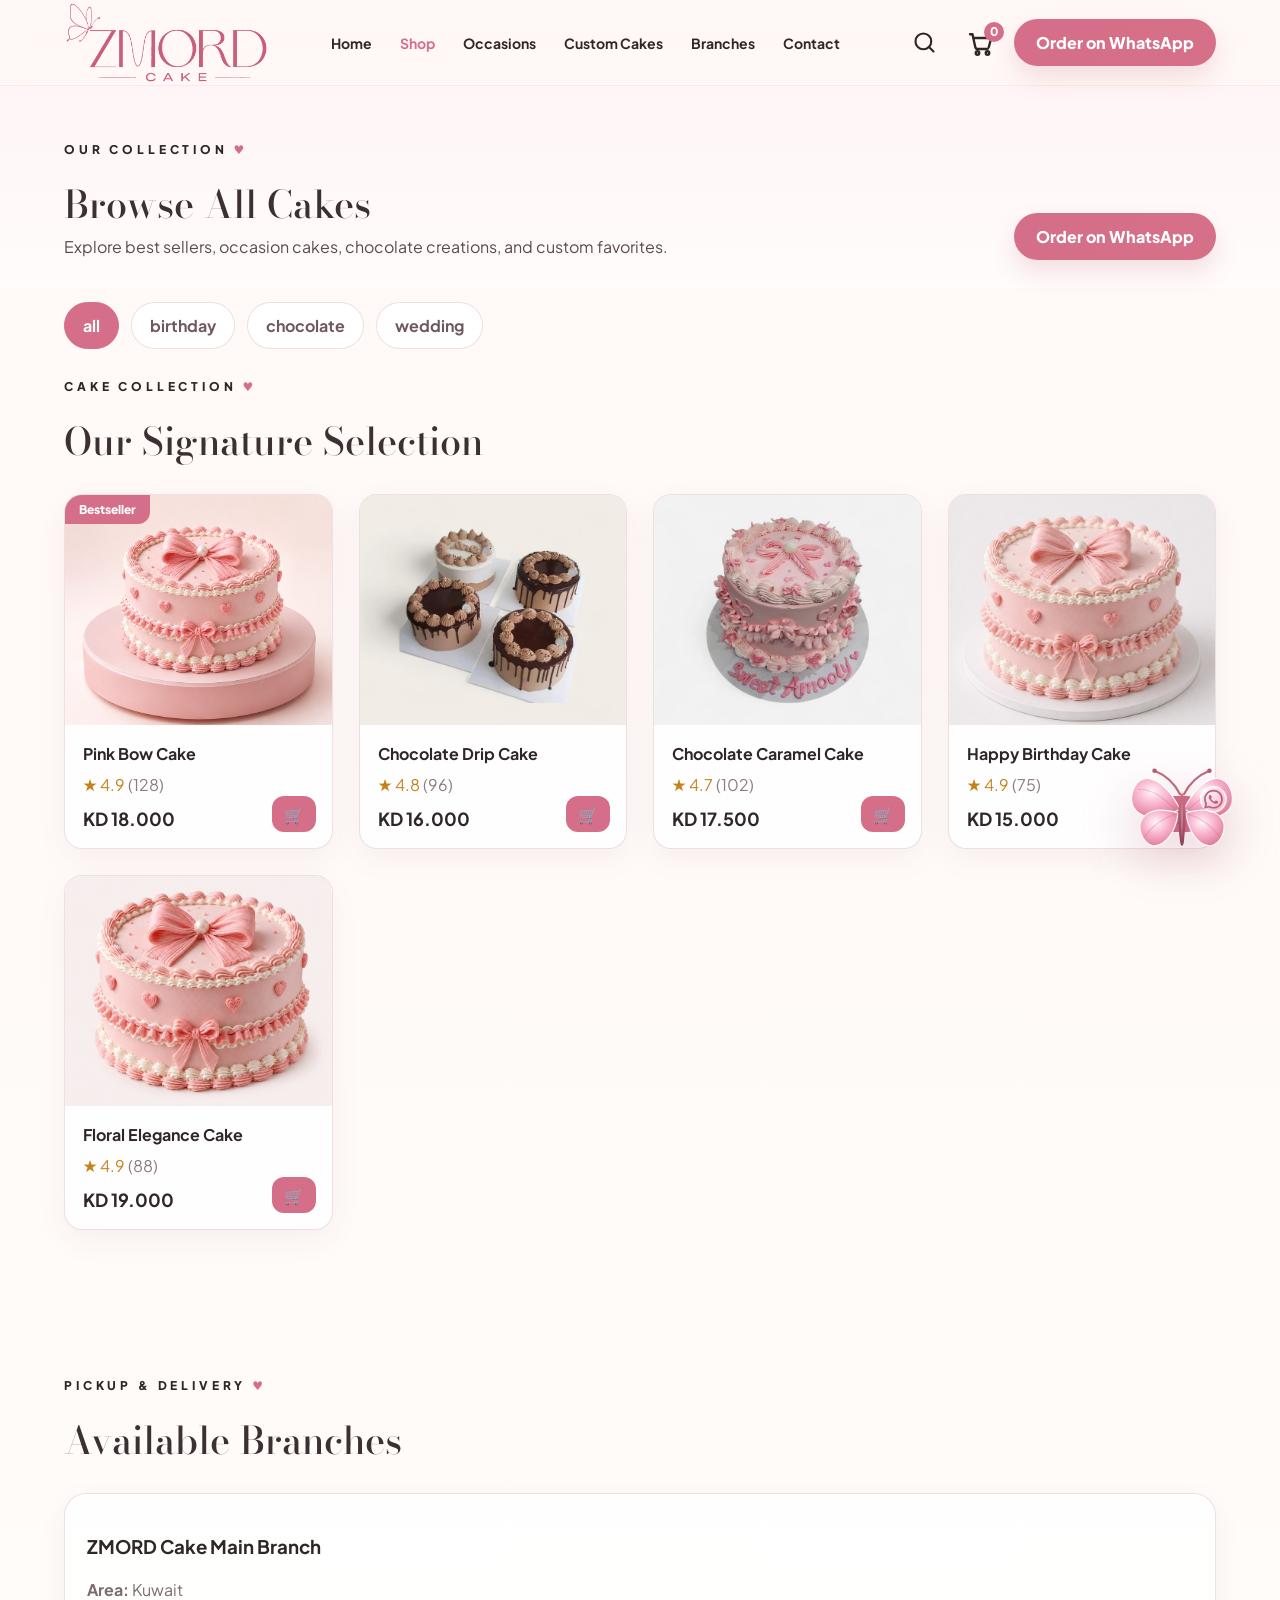
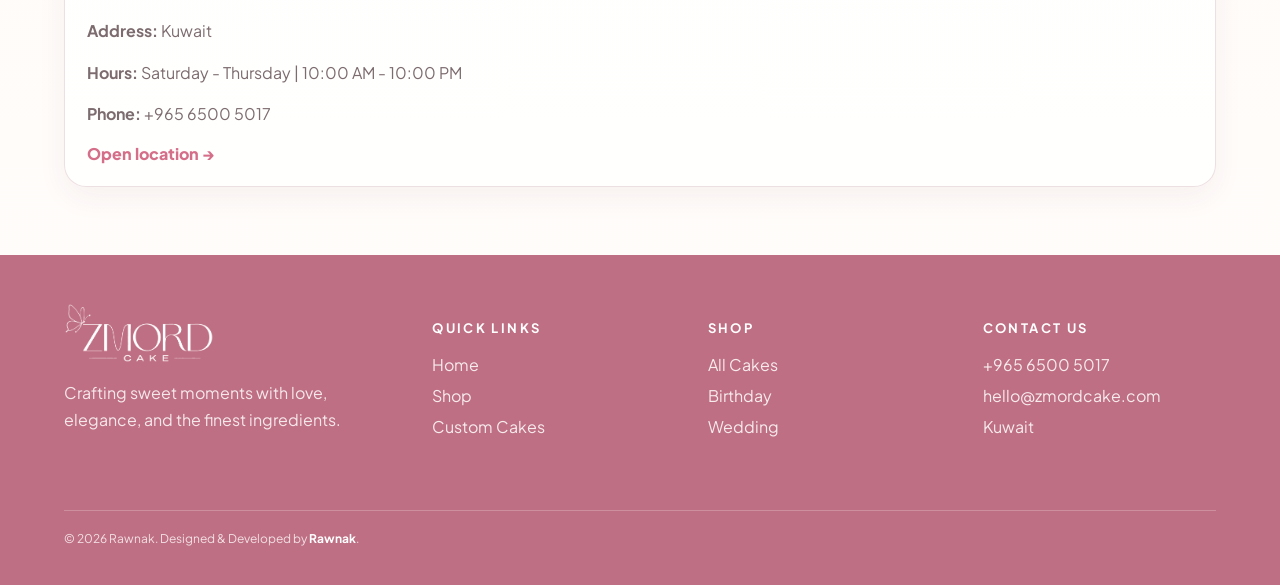
==== commit 3451ad39: "Add files via upload" ====
--- a/products.html
+++ b/products.html
@@ -11,7 +11,14 @@
   <link href="https://fonts.googleapis.com/css2?family=Bodoni+Moda:wght@400;500;600;700&family=Plus+Jakarta+Sans:wght@400;500;600;700&family=Cairo:wght@400;600;700;800&display=swap" rel="stylesheet">
   <script>const zmordSystemDark=window.matchMedia&&window.matchMedia("(prefers-color-scheme: dark)").matches;document.documentElement.dataset.theme=zmordSystemDark?"dark":"light";document.documentElement.style.colorScheme="light dark";</script>
   <link rel="stylesheet" href="styles.css"/><title>All Cakes — ZMORD Cake</title></head><body>
-<main class="page-shell products-page-shell"><header class="navbar inner-navbar"><a class="brand" href="index.html"><img class="logo-light" data-logo-light src="assets/logo-light.png" alt=""><img class="logo-dark" data-logo-dark src="assets/logo-dark.png" alt=""></a><nav class="nav-links"><a href="index.html">Home</a><a class="active" href="products.html">Shop</a><a href="index.html#occasions">Occasions</a><a href="index.html#custom">Custom Cakes</a><a href="index.html#branches">Branches</a><a href="#contact">Contact</a></nav><div class="nav-actions"><button class="icon-btn">⌕</button><button class="icon-btn cart"><span data-cart-count>0</span>🛒</button><a class="whatsapp-nav" data-whatsapp href="https://wa.me/96565005017" target="_blank">Order on WhatsApp</a></div><button class="menu-btn">☰</button></header>
+<main class="page-shell products-page-shell"><header class="navbar inner-navbar"><a class="brand" href="index.html"><img class="logo-light" data-logo-light src="assets/logo-light.png" alt=""><img class="logo-dark" data-logo-dark src="assets/logo-dark.png" alt=""></a><nav class="nav-links"><a href="index.html">Home</a><a class="active" href="products.html">Shop</a><a href="index.html#occasions">Occasions</a><a href="index.html#custom">Custom Cakes</a><a href="index.html#branches">Branches</a><a href="#contact">Contact</a></nav><div class="nav-actions"><button class="icon-btn search-btn" aria-label="Search"><svg viewBox="0 0 24 24" aria-hidden="true">
+  <circle cx="11" cy="11" r="7"></circle>
+  <path d="M20 20l-4.2-4.2"></path>
+</svg></button><button class="icon-btn cart" aria-label="Cart"><span data-cart-count>0</span><svg viewBox="0 0 24 24" aria-hidden="true">
+  <path d="M4 5h2l2.2 10.2a2 2 0 0 0 2 1.6h6.9a2 2 0 0 0 1.9-1.4L21 8H7"></path>
+  <circle cx="10" cy="20" r="1.4"></circle>
+  <circle cx="18" cy="20" r="1.4"></circle>
+</svg></button><a class="whatsapp-nav" data-whatsapp href="https://wa.me/96565005017" target="_blank">Order on WhatsApp</a></div><button class="menu-btn">☰</button></header>
 <section class="products-hero"><div><p class="eyebrow">OUR COLLECTION <span>♥</span></p><h1>Browse All Cakes</h1><p>Explore best sellers, occasion cakes, chocolate creations, and custom favorites.</p></div><a class="btn primary" data-whatsapp href="https://wa.me/96565005017" target="_blank">Order on WhatsApp</a></section><section class="section filters-bar"><div class="filter-chip-row" data-filters></div></section><section class="section products full-products"><div class="section-head"><div><p class="eyebrow">CAKE COLLECTION <span>♥</span></p><h2>Our Signature Selection</h2></div></div><div class="product-grid all-grid" data-all-products></div></section><section class="section" data-section="branches"><div class="section-head"><div><p class="eyebrow">PICKUP & DELIVERY <span>♥</span></p><h2>Available Branches</h2></div></div><div class="branch-grid" data-branches></div></section><footer class="footer" id="contact"><div class="footer-logo"><img data-footer-logo src="assets/logo-clean-white.png" alt=""><p>Crafting sweet moments with love, elegance, and the finest ingredients.</p></div><div><h4>Quick Links</h4><a href="index.html">Home</a><a href="products.html">Shop</a><a href="index.html#custom">Custom Cakes</a></div><div><h4>Shop</h4><a href="products.html">All Cakes</a><a href="?category=birthday">Birthday</a><a href="?category=wedding">Wedding</a></div><div><h4>Contact Us</h4><a data-phone href="tel:+96565005017">+965 6500 5017</a><a data-email href="mailto:hello@zmordcake.com">hello@zmordcake.com</a><a href="#">Kuwait</a></div><div class="copyright">© 2026 Rawnak. Designed &amp; Developed by <strong>Rawnak</strong>.</div></footer></main>
 <div class="modal" data-product-modal></div><div class="drawer" data-order-drawer></div><a class="floating-butterfly-whatsapp" href="https://wa.me/96565005017" target="_blank" rel="noopener" aria-label="Order on WhatsApp" data-butterfly-link>
   <svg class="butterfly-svg" viewBox="0 0 120 100" aria-hidden="true"><defs><radialGradient id="wingGradient" cx="42%" cy="34%" r="78%"><stop offset="0%" stop-color="#fff5f8"/><stop offset="46%" stop-color="#f7aeca"/><stop offset="100%" stop-color="#d56f89"/></radialGradient><linearGradient id="bodyGradient" x1="0" x2="0" y1="0" y2="1"><stop offset="0%" stop-color="#cf7088"/><stop offset="100%" stop-color="#8e3f56"/></linearGradient></defs><g class="butterfly-core"><path class="antenna" d="M58 34 C51 20, 42 14, 32 10"/><path class="antenna" d="M62 34 C69 20, 78 14, 88 10"/><circle class="antenna-dot" cx="32" cy="10" r="2.3"/><circle class="antenna-dot" cx="88" cy="10" r="2.3"/><g class="wing-left"><path class="wing-shape" d="M58 49 C38 11, 14 10, 9 34 C5 56, 31 66, 58 49Z"/><path class="wing-shape" d="M56 53 C26 44, 10 59, 20 78 C31 97, 52 82, 56 53Z"/><path class="wing-lines" d="M53 49 C39 36, 28 28, 16 29"/><path class="wing-lines" d="M54 54 C38 59, 29 67, 22 77"/></g><g class="wing-right"><path class="wing-shape" d="M62 49 C82 11, 106 10, 111 34 C115 56, 89 66, 62 49Z"/><path class="wing-shape" d="M64 53 C94 44, 110 59, 100 78 C89 97, 68 82, 64 53Z"/><path class="wing-lines" d="M67 49 C81 36, 92 28, 104 29"/><path class="wing-lines" d="M66 54 C82 59, 91 67, 98 77"/><g class="whatsapp-wing-badge"><circle class="whatsapp-badge-bg" cx="92" cy="39" r="12.8"/><path class="whatsapp-mark" transform="translate(80.2 27.2) scale(.74)" d="M16.03 3C8.88 3 3.08 8.8 3.08 15.95c0 2.28.6 4.5 1.74 6.45L3 29l6.78-1.78a12.86 12.86 0 0 0 6.25 1.6h.01C23.18 28.82 29 23.02 29 15.87 29 8.74 23.18 3 16.03 3Zm0 23.62h-.01c-1.86 0-3.69-.5-5.29-1.45l-.38-.23-4.02 1.05 1.07-3.91-.25-.4a10.66 10.66 0 0 1-1.65-5.73c0-5.82 4.73-10.55 10.56-10.55 2.82 0 5.47 1.1 7.46 3.09a10.48 10.48 0 0 1 3.09 7.43c0 5.82-4.75 10.7-10.58 10.7Zm5.79-7.9c-.32-.16-1.88-.93-2.17-1.04-.29-.1-.5-.16-.72.16-.21.32-.83 1.04-1.02 1.25-.19.21-.38.24-.7.08-.32-.16-1.35-.5-2.57-1.58-.95-.85-1.59-1.9-1.78-2.22-.19-.32-.02-.49.14-.65.15-.15.32-.38.48-.57.16-.19.21-.32.32-.53.1-.21.05-.4-.03-.56-.08-.16-.72-1.73-.98-2.37-.26-.62-.52-.54-.72-.55h-.61c-.21 0-.56.08-.85.4-.29.32-1.12 1.09-1.12 2.66s1.15 3.09 1.31 3.3c.16.21 2.27 3.46 5.5 4.85.77.33 1.37.53 1.84.68.77.25 1.47.21 2.03.13.62-.09 1.88-.77 2.15-1.51.27-.75.27-1.39.19-1.52-.08-.13-.29-.21-.61-.37Z"/></g></g><path class="body" d="M60 32 C56 41, 55 55, 58 82 C58.5 88, 61.5 88, 62 82 C65 55, 64 41, 60 32Z"/><path class="body-highlight" d="M60 39 C59 52, 59 65, 60 79 C60.8 65, 60.8 52, 60 39Z"/></g></svg>
--- a/styles.css
+++ b/styles.css
@@ -49,3 +49,261 @@
   background:rgba(255,255,255,.66);
   border:1px solid var(--line);
 }
+
+
+
+/* ================================
+   V5 FIX: NAV ICONS + PETALS + BUTTERFLY TRANSITION
+   Put at the end to override previous CSS.
+================================ */
+
+/* Nav icons: force real SVG sizing instead of browser emoji/glyph rendering */
+.icon-btn {
+  width: 44px !important;
+  height: 44px !important;
+  min-width: 44px !important;
+  padding: 0 !important;
+  border: 0 !important;
+  border-radius: 999px !important;
+  background: transparent !important;
+  display: inline-grid !important;
+  place-items: center !important;
+  color: #2f2727 !important;
+  position: relative !important;
+  line-height: 1 !important;
+  font-size: 0 !important;
+}
+
+.icon-btn svg {
+  width: 27px !important;
+  height: 27px !important;
+  display: block !important;
+  fill: none !important;
+  stroke: #2f2727 !important;
+  stroke-width: 1.9 !important;
+  stroke-linecap: round !important;
+  stroke-linejoin: round !important;
+  filter: none !important;
+  opacity: 1 !important;
+}
+
+.icon-btn.cart svg {
+  width: 30px !important;
+  height: 30px !important;
+}
+
+.cart span[data-cart-count] {
+  position: absolute !important;
+  right: -2px !important;
+  top: 1px !important;
+  width: 20px !important;
+  height: 20px !important;
+  min-width: 20px !important;
+  border-radius: 50% !important;
+  background: var(--rose) !important;
+  color: #fff !important;
+  display: grid !important;
+  place-items: center !important;
+  font-size: 12px !important;
+  font-weight: 800 !important;
+  line-height: 1 !important;
+  z-index: 4 !important;
+}
+
+.nav-actions {
+  align-items: center !important;
+}
+
+/* Falling petals layer */
+.hero {
+  isolation: isolate !important;
+}
+
+.petals-layer {
+  position: absolute !important;
+  inset: 86px 0 0 0 !important;
+  z-index: 2 !important;
+  pointer-events: none !important;
+  overflow: hidden !important;
+}
+
+.falling-petal {
+  position: absolute !important;
+  top: -70px !important;
+  left: var(--x, 50%) !important;
+  width: var(--size, 30px) !important;
+  height: calc(var(--size, 30px) * .68) !important;
+  border-radius: 80% 0 80% 0 !important;
+  background:
+    radial-gradient(circle at 30% 30%, rgba(255,255,255,.88), transparent 26%),
+    linear-gradient(135deg, rgba(255,177,196,.86), rgba(213,111,137,.46)) !important;
+  opacity: var(--opacity, .58) !important;
+  transform: translate3d(0,0,0) rotate(var(--r, 0deg)) !important;
+  filter: blur(var(--blur, 0px)) drop-shadow(0 8px 10px rgba(177,78,104,.12)) !important;
+  animation:
+    petalFall var(--duration, 9s) linear var(--delay, 0s) infinite,
+    petalSwing calc(var(--duration, 9s) * .52) ease-in-out var(--delay, 0s) infinite alternate !important;
+}
+
+.falling-petal::after {
+  content: "" !important;
+  position: absolute !important;
+  inset: 18% 20% auto auto !important;
+  width: 42% !important;
+  height: 1px !important;
+  background: rgba(183,78,103,.28) !important;
+  transform: rotate(-25deg) !important;
+}
+
+@keyframes petalFall {
+  0% {
+    transform: translate3d(0, -90px, 0) rotate(var(--r, 0deg));
+  }
+  100% {
+    transform: translate3d(var(--drift, 70px), calc(100vh + 150px), 0) rotate(calc(var(--r, 0deg) + 520deg));
+  }
+}
+
+@keyframes petalSwing {
+  0% {
+    margin-left: -18px;
+  }
+  100% {
+    margin-left: 28px;
+  }
+}
+
+/* Butterfly transition overlay */
+.butterfly-transition {
+  position: fixed !important;
+  inset: 0 !important;
+  z-index: 99999 !important;
+  pointer-events: none !important;
+  overflow: hidden !important;
+  background: rgba(255, 248, 246, 0) !important;
+  opacity: 0 !important;
+  transition: background .45s ease, opacity .2s ease !important;
+}
+
+.butterfly-transition.active {
+  opacity: 1 !important;
+  background: rgba(255, 248, 246, .18) !important;
+  backdrop-filter: blur(1.5px) !important;
+}
+
+.leader-butterfly {
+  position: fixed !important;
+  left: var(--leader-x) !important;
+  top: var(--leader-y) !important;
+  width: 118px !important;
+  height: 98px !important;
+  z-index: 100000 !important;
+  transform: translate(-50%, -50%) rotate(-3deg) scale(1) !important;
+  animation: leaderFlyOut 1.65s cubic-bezier(.18,.78,.2,1) forwards !important;
+  filter: drop-shadow(0 18px 26px rgba(156,61,86,.22)) !important;
+  pointer-events: none !important;
+}
+
+.swarm-butterfly {
+  position: absolute !important;
+  width: var(--size) !important;
+  height: var(--size) !important;
+  left: var(--start-x) !important;
+  top: var(--start-y) !important;
+  transform: translate(-50%, -50%) scale(.35) rotate(var(--start-r)) !important;
+  opacity: 0 !important;
+  animation: followLeaderFly 1.65s cubic-bezier(.16,.84,.22,1) forwards !important;
+  animation-delay: var(--delay) !important;
+  filter: drop-shadow(0 12px 18px rgba(156,61,86,.2)) !important;
+}
+
+.leader-butterfly svg,
+.swarm-butterfly svg {
+  width: 100% !important;
+  height: 100% !important;
+  overflow: visible !important;
+}
+
+.leader-butterfly .mini-left,
+.swarm-butterfly .mini-left {
+  transform-origin: 50% 55% !important;
+  animation: miniFlapLeft .3s ease-in-out infinite !important;
+}
+
+.leader-butterfly .mini-right,
+.swarm-butterfly .mini-right {
+  transform-origin: 50% 55% !important;
+  animation: miniFlapRight .3s ease-in-out infinite !important;
+}
+
+.transition-center-glow {
+  position: fixed !important;
+  left: var(--click-x) !important;
+  top: var(--click-y) !important;
+  width: 34px !important;
+  height: 34px !important;
+  border-radius: 999px !important;
+  background: radial-gradient(circle, rgba(255,255,255,.95), rgba(245,174,198,.75), transparent 72%) !important;
+  transform: translate(-50%, -50%) scale(0) !important;
+  animation: centerGlow 1.15s ease-out forwards !important;
+}
+
+@keyframes leaderFlyOut {
+  0% { opacity: 1; transform: translate(-50%, -50%) rotate(-3deg) scale(1); }
+  28% { opacity: 1; transform: translate(calc(var(--leader-mid-x) - var(--leader-x)), calc(var(--leader-mid-y) - var(--leader-y))) rotate(-18deg) scale(1.06); }
+  100% { opacity: 0; transform: translate(calc(var(--leader-end-x) - var(--leader-x)), calc(var(--leader-end-y) - var(--leader-y))) rotate(-34deg) scale(.74); }
+}
+
+@keyframes followLeaderFly {
+  0% { opacity: 0; transform: translate(-50%, -50%) scale(.22) rotate(var(--start-r)); }
+  10% { opacity: .95; }
+  35% { opacity: .95; transform: translate(calc(var(--mid-x) - var(--start-x)), calc(var(--mid-y) - var(--start-y))) scale(.78) rotate(var(--mid-r)); }
+  100% { opacity: 0; transform: translate(calc(var(--end-x) - var(--start-x)), calc(var(--end-y) - var(--start-y))) scale(.56) rotate(var(--end-r)); }
+}
+
+@keyframes centerGlow {
+  0% { opacity: 0; transform: translate(-50%, -50%) scale(0); }
+  35% { opacity: .85; }
+  100% { opacity: 0; transform: translate(-50%, -50%) scale(12); }
+}
+
+@keyframes miniFlapLeft {
+  0%, 100% { transform: rotateY(0deg) rotate(-4deg); }
+  50% { transform: rotateY(58deg) rotate(-18deg) scaleX(.72); }
+}
+
+@keyframes miniFlapRight {
+  0%, 100% { transform: rotateY(0deg) rotate(4deg); }
+  50% { transform: rotateY(-58deg) rotate(18deg) scaleX(.72); }
+}
+
+@media (max-width: 720px) {
+  .icon-btn {
+    width: 36px !important;
+    height: 36px !important;
+    min-width: 36px !important;
+  }
+
+  .icon-btn svg {
+    width: 25px !important;
+    height: 25px !important;
+  }
+
+  .icon-btn.cart svg {
+    width: 28px !important;
+    height: 28px !important;
+  }
+
+  .cart span[data-cart-count] {
+    width: 18px !important;
+    height: 18px !important;
+    min-width: 18px !important;
+    font-size: 11px !important;
+    top: -1px !important;
+    right: -2px !important;
+  }
+
+  .petals-layer {
+    inset: 64px 0 0 0 !important;
+  }
+}
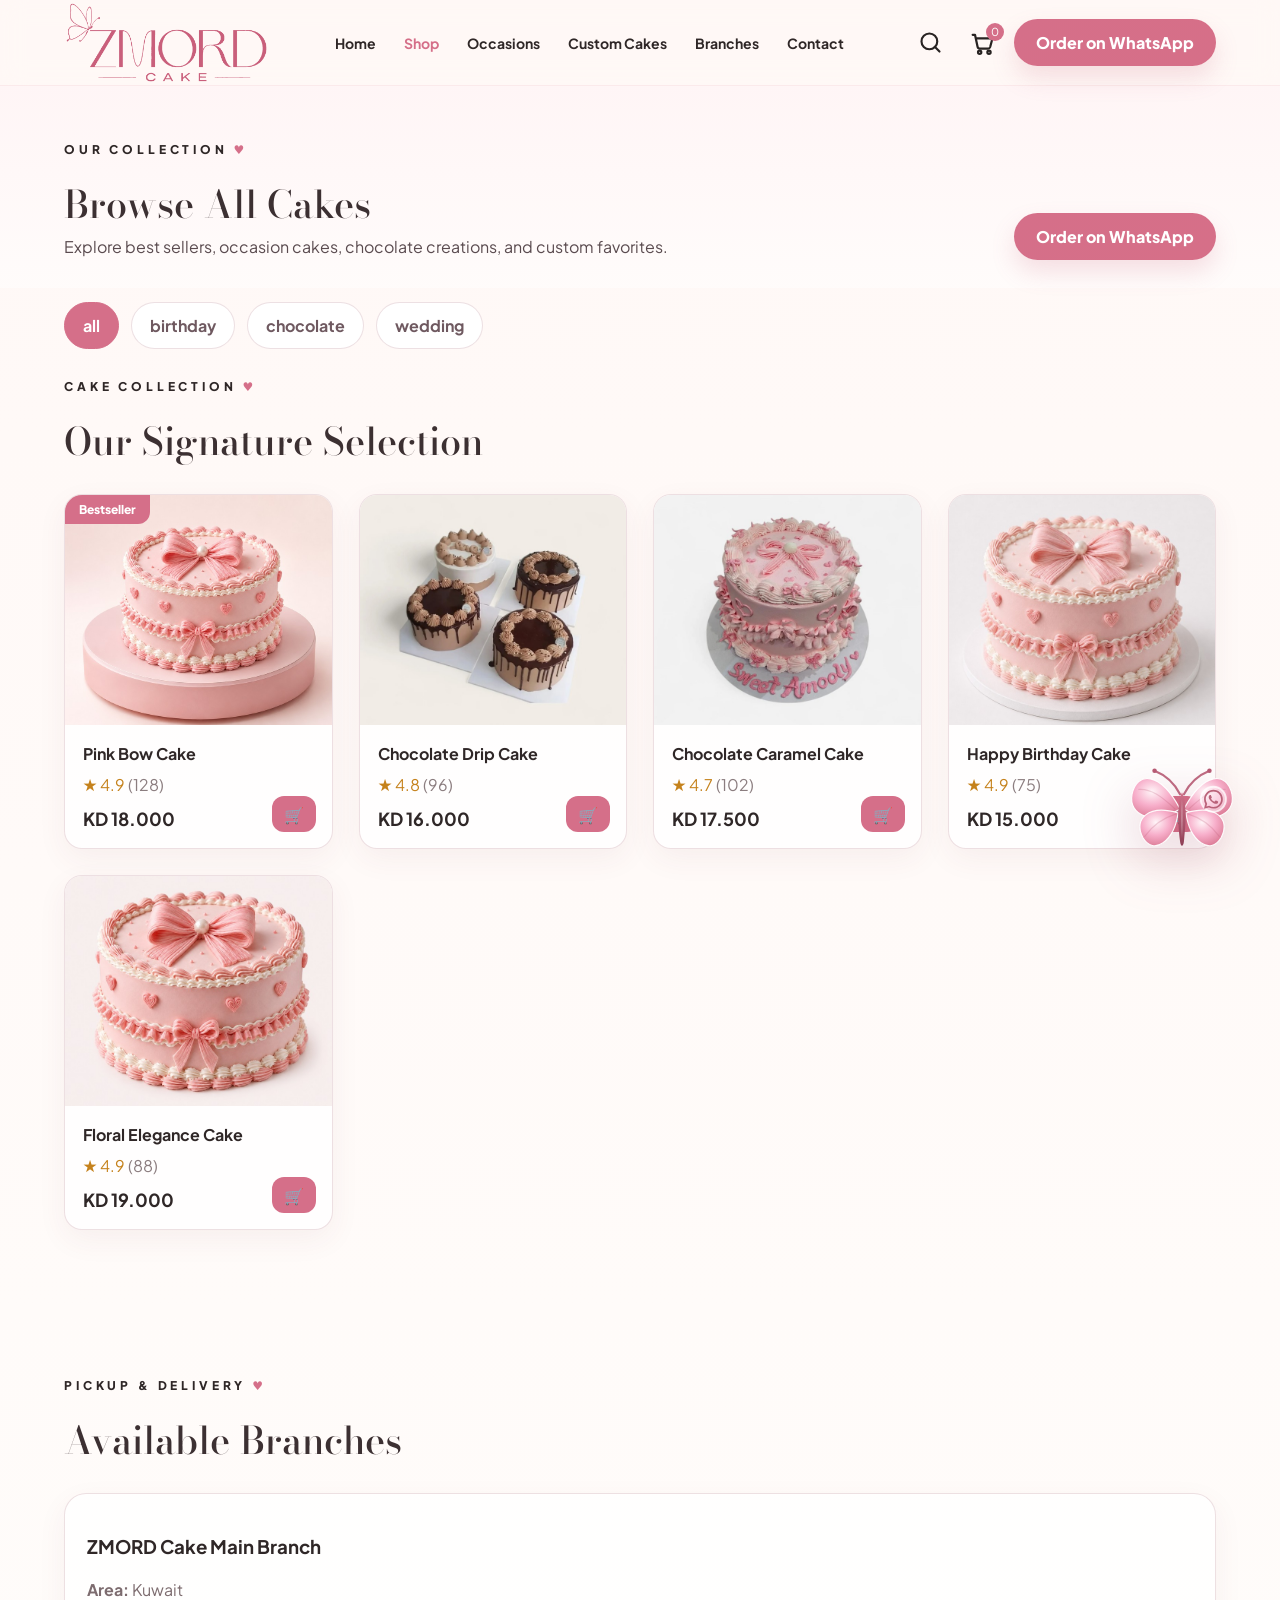
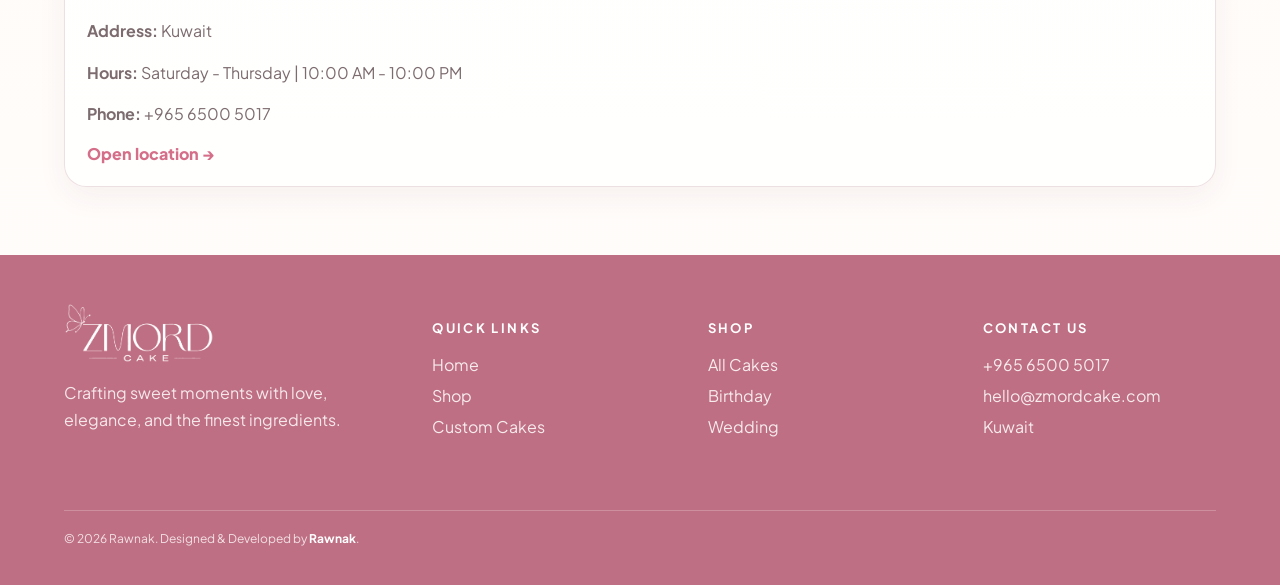
==== commit 44f06e17: "Add files via upload" ====
--- a/products.html
+++ b/products.html
@@ -21,5 +21,46 @@
 </svg></button><a class="whatsapp-nav" data-whatsapp href="https://wa.me/96565005017" target="_blank">Order on WhatsApp</a></div><button class="menu-btn">☰</button></header>
 <section class="products-hero"><div><p class="eyebrow">OUR COLLECTION <span>♥</span></p><h1>Browse All Cakes</h1><p>Explore best sellers, occasion cakes, chocolate creations, and custom favorites.</p></div><a class="btn primary" data-whatsapp href="https://wa.me/96565005017" target="_blank">Order on WhatsApp</a></section><section class="section filters-bar"><div class="filter-chip-row" data-filters></div></section><section class="section products full-products"><div class="section-head"><div><p class="eyebrow">CAKE COLLECTION <span>♥</span></p><h2>Our Signature Selection</h2></div></div><div class="product-grid all-grid" data-all-products></div></section><section class="section" data-section="branches"><div class="section-head"><div><p class="eyebrow">PICKUP & DELIVERY <span>♥</span></p><h2>Available Branches</h2></div></div><div class="branch-grid" data-branches></div></section><footer class="footer" id="contact"><div class="footer-logo"><img data-footer-logo src="assets/logo-clean-white.png" alt=""><p>Crafting sweet moments with love, elegance, and the finest ingredients.</p></div><div><h4>Quick Links</h4><a href="index.html">Home</a><a href="products.html">Shop</a><a href="index.html#custom">Custom Cakes</a></div><div><h4>Shop</h4><a href="products.html">All Cakes</a><a href="?category=birthday">Birthday</a><a href="?category=wedding">Wedding</a></div><div><h4>Contact Us</h4><a data-phone href="tel:+96565005017">+965 6500 5017</a><a data-email href="mailto:hello@zmordcake.com">hello@zmordcake.com</a><a href="#">Kuwait</a></div><div class="copyright">© 2026 Rawnak. Designed &amp; Developed by <strong>Rawnak</strong>.</div></footer></main>
 <div class="modal" data-product-modal></div><div class="drawer" data-order-drawer></div><a class="floating-butterfly-whatsapp" href="https://wa.me/96565005017" target="_blank" rel="noopener" aria-label="Order on WhatsApp" data-butterfly-link>
-  <svg class="butterfly-svg" viewBox="0 0 120 100" aria-hidden="true"><defs><radialGradient id="wingGradient" cx="42%" cy="34%" r="78%"><stop offset="0%" stop-color="#fff5f8"/><stop offset="46%" stop-color="#f7aeca"/><stop offset="100%" stop-color="#d56f89"/></radialGradient><linearGradient id="bodyGradient" x1="0" x2="0" y1="0" y2="1"><stop offset="0%" stop-color="#cf7088"/><stop offset="100%" stop-color="#8e3f56"/></linearGradient></defs><g class="butterfly-core"><path class="antenna" d="M58 34 C51 20, 42 14, 32 10"/><path class="antenna" d="M62 34 C69 20, 78 14, 88 10"/><circle class="antenna-dot" cx="32" cy="10" r="2.3"/><circle class="antenna-dot" cx="88" cy="10" r="2.3"/><g class="wing-left"><path class="wing-shape" d="M58 49 C38 11, 14 10, 9 34 C5 56, 31 66, 58 49Z"/><path class="wing-shape" d="M56 53 C26 44, 10 59, 20 78 C31 97, 52 82, 56 53Z"/><path class="wing-lines" d="M53 49 C39 36, 28 28, 16 29"/><path class="wing-lines" d="M54 54 C38 59, 29 67, 22 77"/></g><g class="wing-right"><path class="wing-shape" d="M62 49 C82 11, 106 10, 111 34 C115 56, 89 66, 62 49Z"/><path class="wing-shape" d="M64 53 C94 44, 110 59, 100 78 C89 97, 68 82, 64 53Z"/><path class="wing-lines" d="M67 49 C81 36, 92 28, 104 29"/><path class="wing-lines" d="M66 54 C82 59, 91 67, 98 77"/><g class="whatsapp-wing-badge"><circle class="whatsapp-badge-bg" cx="92" cy="39" r="12.8"/><path class="whatsapp-mark" transform="translate(80.2 27.2) scale(.74)" d="M16.03 3C8.88 3 3.08 8.8 3.08 15.95c0 2.28.6 4.5 1.74 6.45L3 29l6.78-1.78a12.86 12.86 0 0 0 6.25 1.6h.01C23.18 28.82 29 23.02 29 15.87 29 8.74 23.18 3 16.03 3Zm0 23.62h-.01c-1.86 0-3.69-.5-5.29-1.45l-.38-.23-4.02 1.05 1.07-3.91-.25-.4a10.66 10.66 0 0 1-1.65-5.73c0-5.82 4.73-10.55 10.56-10.55 2.82 0 5.47 1.1 7.46 3.09a10.48 10.48 0 0 1 3.09 7.43c0 5.82-4.75 10.7-10.58 10.7Zm5.79-7.9c-.32-.16-1.88-.93-2.17-1.04-.29-.1-.5-.16-.72.16-.21.32-.83 1.04-1.02 1.25-.19.21-.38.24-.7.08-.32-.16-1.35-.5-2.57-1.58-.95-.85-1.59-1.9-1.78-2.22-.19-.32-.02-.49.14-.65.15-.15.32-.38.48-.57.16-.19.21-.32.32-.53.1-.21.05-.4-.03-.56-.08-.16-.72-1.73-.98-2.37-.26-.62-.52-.54-.72-.55h-.61c-.21 0-.56.08-.85.4-.29.32-1.12 1.09-1.12 2.66s1.15 3.09 1.31 3.3c.16.21 2.27 3.46 5.5 4.85.77.33 1.37.53 1.84.68.77.25 1.47.21 2.03.13.62-.09 1.88-.77 2.15-1.51.27-.75.27-1.39.19-1.52-.08-.13-.29-.21-.61-.37Z"/></g></g><path class="body" d="M60 32 C56 41, 55 55, 58 82 C58.5 88, 61.5 88, 62 82 C65 55, 64 41, 60 32Z"/><path class="body-highlight" d="M60 39 C59 52, 59 65, 60 79 C60.8 65, 60.8 52, 60 39Z"/></g></svg>
+  <svg class="butterfly-svg" viewBox="0 0 120 100" aria-hidden="true">
+    <defs>
+      <radialGradient id="wingGradient" cx="42%" cy="34%" r="78%">
+        <stop offset="0%" stop-color="#fff5f8" />
+        <stop offset="46%" stop-color="#f7aeca" />
+        <stop offset="100%" stop-color="#d56f89" />
+      </radialGradient>
+      <linearGradient id="bodyGradient" x1="0" x2="0" y1="0" y2="1">
+        <stop offset="0%" stop-color="#cf7088" />
+        <stop offset="100%" stop-color="#8e3f56" />
+      </linearGradient>
+    </defs>
+
+    <g class="butterfly-core">
+      <path class="antenna" d="M58 34 C51 20, 42 14, 32 10" />
+      <path class="antenna" d="M62 34 C69 20, 78 14, 88 10" />
+      <circle class="antenna-dot" cx="32" cy="10" r="2.3" />
+      <circle class="antenna-dot" cx="88" cy="10" r="2.3" />
+
+      <g class="wing-left">
+        <path class="wing-shape" d="M58 49 C38 11, 14 10, 9 34 C5 56, 31 66, 58 49Z" />
+        <path class="wing-shape" d="M56 53 C26 44, 10 59, 20 78 C31 97, 52 82, 56 53Z" />
+        <path class="wing-lines" d="M53 49 C39 36, 28 28, 16 29" />
+        <path class="wing-lines" d="M54 54 C38 59, 29 67, 22 77" />
+      </g>
+
+      <g class="wing-right">
+        <path class="wing-shape" d="M62 49 C82 11, 106 10, 111 34 C115 56, 89 66, 62 49Z" />
+        <path class="wing-shape" d="M64 53 C94 44, 110 59, 100 78 C89 97, 68 82, 64 53Z" />
+        <path class="wing-lines" d="M67 49 C81 36, 92 28, 104 29" />
+        <path class="wing-lines" d="M66 54 C82 59, 91 67, 98 77" />
+
+        <g class="whatsapp-wing-badge">
+          <circle class="whatsapp-badge-bg" cx="92" cy="39" r="12.8" />
+          <path class="whatsapp-mark" transform="translate(80.2 27.2) scale(.74)" d="M16.03 3C8.88 3 3.08 8.8 3.08 15.95c0 2.28.6 4.5 1.74 6.45L3 29l6.78-1.78a12.86 12.86 0 0 0 6.25 1.6h.01C23.18 28.82 29 23.02 29 15.87 29 8.74 23.18 3 16.03 3Zm0 23.62h-.01c-1.86 0-3.69-.5-5.29-1.45l-.38-.23-4.02 1.05 1.07-3.91-.25-.4a10.66 10.66 0 0 1-1.65-5.73c0-5.82 4.73-10.55 10.56-10.55 2.82 0 5.47 1.1 7.46 3.09a10.48 10.48 0 0 1 3.09 7.43c0 5.82-4.75 10.7-10.58 10.7Zm5.79-7.9c-.32-.16-1.88-.93-2.17-1.04-.29-.1-.5-.16-.72.16-.21.32-.83 1.04-1.02 1.25-.19.21-.38.24-.7.08-.32-.16-1.35-.5-2.57-1.58-.95-.85-1.59-1.9-1.78-2.22-.19-.32-.02-.49.14-.65.15-.15.32-.38.48-.57.16-.19.21-.32.32-.53.1-.21.05-.4-.03-.56-.08-.16-.72-1.73-.98-2.37-.26-.62-.52-.54-.72-.55h-.61c-.21 0-.56.08-.85.4-.29.32-1.12 1.09-1.12 2.66s1.15 3.09 1.31 3.3c.16.21 2.27 3.46 5.5 4.85.77.33 1.37.53 1.84.68.77.25 1.47.21 2.03.13.62-.09 1.88-.77 2.15-1.51.27-.75.27-1.39.19-1.52-.08-.13-.29-.21-.61-.37Z" />
+        </g>
+      </g>
+
+      <path class="body" d="M60 32 C56 41, 55 55, 58 82 C58.5 88, 61.5 88, 62 82 C65 55, 64 41, 60 32Z" />
+      <path class="body-highlight" d="M60 39 C59 52, 59 65, 60 79 C60.8 65, 60.8 52, 60 39Z" />
+    </g>
+  </svg>
 </a><script src="data.js"></script><script src="firebase-config.js"></script><script src="firebase-service.js"></script><script src="script.js"></script></body></html>
--- a/styles.css
+++ b/styles.css
@@ -51,40 +51,341 @@
 }
 
 
-
-/* ================================
-   V5 FIX: NAV ICONS + PETALS + BUTTERFLY TRANSITION
-   Put at the end to override previous CSS.
-================================ */
-
-/* Nav icons: force real SVG sizing instead of browser emoji/glyph rendering */
+/* =========================================================
+   V8 EXACT BUTTERFLY
+   CSS from your uploaded file, plus safe integration fixes.
+========================================================= */
+
+/* Hero petals layer behind content */
+.hero {
+  position: relative !important;
+  isolation: isolate !important;
+  overflow: hidden !important;
+}
+
+.hero-bg {
+  z-index: 0 !important;
+}
+
+.hero::after {
+  z-index: 1 !important;
+}
+
+.petals-layer {
+  position: absolute !important;
+  left: 0 !important;
+  right: 0 !important;
+  top: 86px !important;
+  bottom: 0 !important;
+  z-index: 2 !important;
+  pointer-events: none !important;
+  overflow: hidden !important;
+}
+
+.hero-content,
+.hero-copy,
+.hero-stage,
+.trust-row {
+  position: relative !important;
+  z-index: 4 !important;
+}
+
+/* Petal fallback if petal image assets are missing */
+.petal {
+  position: absolute !important;
+  top: -90px !important;
+  background-size: contain !important;
+  background-repeat: no-repeat !important;
+  background-position: center !important;
+  opacity: .72 !important;
+  filter: drop-shadow(0 8px 10px rgba(177,79,99,.08)) !important;
+  animation: petalFall linear infinite !important;
+}
+
+.petal::before {
+  content: "" !important;
+  position: absolute !important;
+  inset: 10% !important;
+  border-radius: 80% 0 80% 0 !important;
+  background:
+    radial-gradient(circle at 28% 28%, rgba(255,255,255,.92), transparent 24%),
+    linear-gradient(135deg, rgba(255,182,202,.62), rgba(213,111,137,.34)) !important;
+  transform: rotate(-18deg) !important;
+}
+
+.petal.blur {
+  filter: blur(1px) drop-shadow(0 8px 10px rgba(177,79,99,.08)) !important;
+  opacity: .42 !important;
+}
+
+.petal.front {
+  opacity: .45 !important;
+  filter: blur(.7px) drop-shadow(0 8px 10px rgba(177,79,99,.08)) !important;
+}
+
+@keyframes petalFall {
+  0%{transform:translate3d(0,-10vh,0) rotate(0deg);opacity:0}
+  10%{opacity:var(--op,.72)}
+  40%{transform:translate3d(var(--drift1,40px),38vh,0) rotate(130deg)}
+  70%{transform:translate3d(var(--drift2,-30px),72vh,0) rotate(240deg)}
+  100%{transform:translate3d(var(--drift3,25px),112vh,0) rotate(360deg);opacity:0}
+}
+
+/* Uploaded butterfly CSS */
+.floating-butterfly-whatsapp{
+  position:fixed;
+  right:34px;
+  bottom:34px;
+  width:128px;
+  height:112px;
+  z-index:30;
+  display:grid;
+  place-items:center;
+  text-decoration:none;
+  isolation:isolate;
+  cursor:pointer;
+  filter:drop-shadow(0 18px 26px rgba(156,61,86,.22));
+}
+
+.butterfly-svg{
+  width:118px;
+  height:98px;
+  overflow:visible;
+}
+
+.butterfly-core{
+  transform-origin:60px 54px;
+  animation:floatButterfly 4s ease-in-out infinite;
+}
+
+.wing-left{
+  transform-origin:58px 52px;
+  animation:flapLeft .82s ease-in-out infinite;
+}
+
+.wing-right{
+  transform-origin:62px 52px;
+  animation:flapRight .82s ease-in-out infinite;
+}
+
+.wing-shape{
+  fill:url(#wingGradient);
+  stroke:rgba(255,255,255,.92);
+  stroke-width:1.2;
+}
+
+.wing-lines{
+  fill:none;
+  stroke:rgba(181,81,108,.22);
+  stroke-width:1.2;
+  stroke-linecap:round;
+}
+
+.body{
+  fill:url(#bodyGradient);
+}
+
+.body-highlight{
+  fill:rgba(255,255,255,.35);
+}
+
+.antenna{
+  fill:none;
+  stroke:#b65a73;
+  stroke-width:2.2;
+  stroke-linecap:round;
+  opacity:.9;
+}
+
+.antenna-dot{
+  fill:#b65a73;
+}
+
+.whatsapp-wing-badge{
+  transform-origin:93px 40px;
+  animation:badgePulse 3.2s ease-in-out infinite;
+  opacity:.96;
+}
+
+.whatsapp-badge-bg{
+  fill:rgba(255,255,255,.42);
+  stroke:rgba(255,255,255,.78);
+  stroke-width:2;
+}
+
+.whatsapp-mark{
+  fill:#b85f76;
+}
+
+.floating-butterfly-whatsapp:hover .wing-left,
+.floating-butterfly-whatsapp:hover .wing-right{
+  animation-duration:.48s;
+}
+
+.floating-butterfly-whatsapp:hover .butterfly-core{
+  animation-duration:2.4s;
+}
+
+.butterfly-transition{
+  position:fixed;
+  inset:0;
+  z-index:9999;
+  pointer-events:none;
+  overflow:hidden;
+  background:rgba(255,248,246,0);
+  opacity:0;
+  transition:background .45s ease, opacity .2s ease;
+}
+
+.butterfly-transition.active{
+  opacity:1;
+  background:rgba(255,248,246,.18);
+  backdrop-filter:blur(1.5px);
+}
+
+.leader-butterfly{
+  position:fixed;
+  left:var(--leader-x);
+  top:var(--leader-y);
+  width:118px;
+  height:98px;
+  z-index:10000;
+  transform:translate(-50%,-50%) rotate(-3deg) scale(1);
+  animation:leaderFlyOut 1.65s cubic-bezier(.18,.78,.2,1) forwards;
+  filter:drop-shadow(0 18px 26px rgba(156,61,86,.22));
+  pointer-events:none;
+}
+
+.leader-butterfly svg,
+.swarm-butterfly svg{
+  width:100%;
+  height:100%;
+  overflow:visible;
+}
+
+.swarm-butterfly{
+  position:absolute;
+  width:var(--size);
+  height:var(--size);
+  left:var(--start-x);
+  top:var(--start-y);
+  transform:translate(-50%,-50%) scale(.35) rotate(var(--start-r));
+  opacity:0;
+  animation:followLeaderFly 1.65s cubic-bezier(.16,.84,.22,1) forwards;
+  animation-delay:var(--delay);
+  filter:drop-shadow(0 12px 18px rgba(156,61,86,.2));
+}
+
+.leader-butterfly .mini-left{transform-origin:50% 55%;animation:miniFlapLeft .28s ease-in-out infinite}
+.leader-butterfly .mini-right{transform-origin:50% 55%;animation:miniFlapRight .28s ease-in-out infinite}
+.swarm-butterfly .mini-left{transform-origin:50% 55%;animation:miniFlapLeft .38s ease-in-out infinite}
+.swarm-butterfly .mini-right{transform-origin:50% 55%;animation:miniFlapRight .38s ease-in-out infinite}
+
+.transition-center-glow{
+  position:fixed;
+  left:var(--click-x);
+  top:var(--click-y);
+  width:34px;
+  height:34px;
+  border-radius:999px;
+  background:radial-gradient(circle, rgba(255,255,255,.95), rgba(245,174,198,.75), transparent 72%);
+  transform:translate(-50%,-50%) scale(0);
+  animation:centerGlow 1.15s ease-out forwards;
+}
+
+@keyframes floatButterfly{
+  0%,100%{transform:translateY(0) rotate(-3deg)}
+  50%{transform:translateY(-10px) rotate(4deg)}
+}
+
+@keyframes flapLeft{
+  0%,100%{transform:rotateY(0deg) rotate(-2deg)}
+  50%{transform:rotateY(48deg) rotate(-12deg) scaleX(.78)}
+}
+
+@keyframes flapRight{
+  0%,100%{transform:rotateY(0deg) rotate(2deg)}
+  50%{transform:rotateY(-48deg) rotate(12deg) scaleX(.78)}
+}
+
+@keyframes badgePulse{
+  0%,100%{transform:scale(1)}
+  50%{transform:scale(1.08)}
+}
+
+@keyframes leaderFlyOut{
+  0%{opacity:1;transform:translate(-50%,-50%) rotate(-3deg) scale(1)}
+  28%{opacity:1;transform:translate(calc(var(--leader-mid-x) - var(--leader-x)), calc(var(--leader-mid-y) - var(--leader-y))) rotate(-18deg) scale(1.06)}
+  100%{opacity:0;transform:translate(calc(var(--leader-end-x) - var(--leader-x)), calc(var(--leader-end-y) - var(--leader-y))) rotate(-34deg) scale(.74)}
+}
+
+@keyframes followLeaderFly{
+  0%{opacity:0;transform:translate(-50%,-50%) scale(.22) rotate(var(--start-r))}
+  10%{opacity:.95}
+  35%{opacity:.95;transform:translate(calc(var(--mid-x) - var(--start-x)), calc(var(--mid-y) - var(--start-y))) scale(.78) rotate(var(--mid-r))}
+  100%{opacity:0;transform:translate(calc(var(--end-x) - var(--start-x)), calc(var(--end-y) - var(--start-y))) scale(.56) rotate(var(--end-r))}
+}
+
+@keyframes centerGlow{
+  0%{opacity:0;transform:translate(-50%,-50%) scale(0)}
+  35%{opacity:.85}
+  100%{opacity:0;transform:translate(-50%,-50%) scale(12)}
+}
+
+@keyframes miniFlapLeft{
+  0%,100%{transform:rotateY(0deg) rotate(-4deg)}
+  50%{transform:rotateY(58deg) rotate(-18deg) scaleX(.72)}
+}
+
+@keyframes miniFlapRight{
+  0%,100%{transform:rotateY(0deg) rotate(4deg)}
+  50%{transform:rotateY(-58deg) rotate(18deg)}
+}
+
+@media(max-width:720px){
+  .floating-butterfly-whatsapp{
+    right:16px;
+    bottom:16px;
+    width:104px;
+    height:92px;
+  }
+
+  .butterfly-svg{
+    width:98px;
+    height:82px;
+  }
+}
+
+/* Strong integration overrides */
+.floating-butterfly-whatsapp {
+  z-index: 80 !important;
+}
+
+.butterfly-transition {
+  z-index: 999999 !important;
+}
+
+.leader-butterfly {
+  z-index: 1000000 !important;
+}
+
+.swarm-butterfly {
+  position: fixed !important;
+  z-index: 999999 !important;
+}
+
 .icon-btn {
-  width: 44px !important;
-  height: 44px !important;
-  min-width: 44px !important;
-  padding: 0 !important;
-  border: 0 !important;
-  border-radius: 999px !important;
-  background: transparent !important;
-  display: inline-grid !important;
-  place-items: center !important;
-  color: #2f2727 !important;
-  position: relative !important;
-  line-height: 1 !important;
   font-size: 0 !important;
 }
 
 .icon-btn svg {
   width: 27px !important;
   height: 27px !important;
-  display: block !important;
   fill: none !important;
-  stroke: #2f2727 !important;
+  stroke: #282322 !important;
   stroke-width: 1.9 !important;
   stroke-linecap: round !important;
   stroke-linejoin: round !important;
-  filter: none !important;
-  opacity: 1 !important;
 }
 
 .icon-btn.cart svg {
@@ -92,218 +393,8 @@
   height: 30px !important;
 }
 
-.cart span[data-cart-count] {
-  position: absolute !important;
-  right: -2px !important;
-  top: 1px !important;
-  width: 20px !important;
-  height: 20px !important;
-  min-width: 20px !important;
-  border-radius: 50% !important;
-  background: var(--rose) !important;
-  color: #fff !important;
-  display: grid !important;
-  place-items: center !important;
-  font-size: 12px !important;
-  font-weight: 800 !important;
-  line-height: 1 !important;
-  z-index: 4 !important;
-}
-
-.nav-actions {
-  align-items: center !important;
-}
-
-/* Falling petals layer */
-.hero {
-  isolation: isolate !important;
-}
-
-.petals-layer {
-  position: absolute !important;
-  inset: 86px 0 0 0 !important;
-  z-index: 2 !important;
-  pointer-events: none !important;
-  overflow: hidden !important;
-}
-
-.falling-petal {
-  position: absolute !important;
-  top: -70px !important;
-  left: var(--x, 50%) !important;
-  width: var(--size, 30px) !important;
-  height: calc(var(--size, 30px) * .68) !important;
-  border-radius: 80% 0 80% 0 !important;
-  background:
-    radial-gradient(circle at 30% 30%, rgba(255,255,255,.88), transparent 26%),
-    linear-gradient(135deg, rgba(255,177,196,.86), rgba(213,111,137,.46)) !important;
-  opacity: var(--opacity, .58) !important;
-  transform: translate3d(0,0,0) rotate(var(--r, 0deg)) !important;
-  filter: blur(var(--blur, 0px)) drop-shadow(0 8px 10px rgba(177,78,104,.12)) !important;
-  animation:
-    petalFall var(--duration, 9s) linear var(--delay, 0s) infinite,
-    petalSwing calc(var(--duration, 9s) * .52) ease-in-out var(--delay, 0s) infinite alternate !important;
-}
-
-.falling-petal::after {
-  content: "" !important;
-  position: absolute !important;
-  inset: 18% 20% auto auto !important;
-  width: 42% !important;
-  height: 1px !important;
-  background: rgba(183,78,103,.28) !important;
-  transform: rotate(-25deg) !important;
-}
-
-@keyframes petalFall {
-  0% {
-    transform: translate3d(0, -90px, 0) rotate(var(--r, 0deg));
+@media(max-width:720px){
+  .petals-layer {
+    top: 64px !important;
   }
-  100% {
-    transform: translate3d(var(--drift, 70px), calc(100vh + 150px), 0) rotate(calc(var(--r, 0deg) + 520deg));
-  }
-}
-
-@keyframes petalSwing {
-  0% {
-    margin-left: -18px;
-  }
-  100% {
-    margin-left: 28px;
-  }
-}
-
-/* Butterfly transition overlay */
-.butterfly-transition {
-  position: fixed !important;
-  inset: 0 !important;
-  z-index: 99999 !important;
-  pointer-events: none !important;
-  overflow: hidden !important;
-  background: rgba(255, 248, 246, 0) !important;
-  opacity: 0 !important;
-  transition: background .45s ease, opacity .2s ease !important;
-}
-
-.butterfly-transition.active {
-  opacity: 1 !important;
-  background: rgba(255, 248, 246, .18) !important;
-  backdrop-filter: blur(1.5px) !important;
-}
-
-.leader-butterfly {
-  position: fixed !important;
-  left: var(--leader-x) !important;
-  top: var(--leader-y) !important;
-  width: 118px !important;
-  height: 98px !important;
-  z-index: 100000 !important;
-  transform: translate(-50%, -50%) rotate(-3deg) scale(1) !important;
-  animation: leaderFlyOut 1.65s cubic-bezier(.18,.78,.2,1) forwards !important;
-  filter: drop-shadow(0 18px 26px rgba(156,61,86,.22)) !important;
-  pointer-events: none !important;
-}
-
-.swarm-butterfly {
-  position: absolute !important;
-  width: var(--size) !important;
-  height: var(--size) !important;
-  left: var(--start-x) !important;
-  top: var(--start-y) !important;
-  transform: translate(-50%, -50%) scale(.35) rotate(var(--start-r)) !important;
-  opacity: 0 !important;
-  animation: followLeaderFly 1.65s cubic-bezier(.16,.84,.22,1) forwards !important;
-  animation-delay: var(--delay) !important;
-  filter: drop-shadow(0 12px 18px rgba(156,61,86,.2)) !important;
-}
-
-.leader-butterfly svg,
-.swarm-butterfly svg {
-  width: 100% !important;
-  height: 100% !important;
-  overflow: visible !important;
-}
-
-.leader-butterfly .mini-left,
-.swarm-butterfly .mini-left {
-  transform-origin: 50% 55% !important;
-  animation: miniFlapLeft .3s ease-in-out infinite !important;
-}
-
-.leader-butterfly .mini-right,
-.swarm-butterfly .mini-right {
-  transform-origin: 50% 55% !important;
-  animation: miniFlapRight .3s ease-in-out infinite !important;
-}
-
-.transition-center-glow {
-  position: fixed !important;
-  left: var(--click-x) !important;
-  top: var(--click-y) !important;
-  width: 34px !important;
-  height: 34px !important;
-  border-radius: 999px !important;
-  background: radial-gradient(circle, rgba(255,255,255,.95), rgba(245,174,198,.75), transparent 72%) !important;
-  transform: translate(-50%, -50%) scale(0) !important;
-  animation: centerGlow 1.15s ease-out forwards !important;
-}
-
-@keyframes leaderFlyOut {
-  0% { opacity: 1; transform: translate(-50%, -50%) rotate(-3deg) scale(1); }
-  28% { opacity: 1; transform: translate(calc(var(--leader-mid-x) - var(--leader-x)), calc(var(--leader-mid-y) - var(--leader-y))) rotate(-18deg) scale(1.06); }
-  100% { opacity: 0; transform: translate(calc(var(--leader-end-x) - var(--leader-x)), calc(var(--leader-end-y) - var(--leader-y))) rotate(-34deg) scale(.74); }
-}
-
-@keyframes followLeaderFly {
-  0% { opacity: 0; transform: translate(-50%, -50%) scale(.22) rotate(var(--start-r)); }
-  10% { opacity: .95; }
-  35% { opacity: .95; transform: translate(calc(var(--mid-x) - var(--start-x)), calc(var(--mid-y) - var(--start-y))) scale(.78) rotate(var(--mid-r)); }
-  100% { opacity: 0; transform: translate(calc(var(--end-x) - var(--start-x)), calc(var(--end-y) - var(--start-y))) scale(.56) rotate(var(--end-r)); }
-}
-
-@keyframes centerGlow {
-  0% { opacity: 0; transform: translate(-50%, -50%) scale(0); }
-  35% { opacity: .85; }
-  100% { opacity: 0; transform: translate(-50%, -50%) scale(12); }
-}
-
-@keyframes miniFlapLeft {
-  0%, 100% { transform: rotateY(0deg) rotate(-4deg); }
-  50% { transform: rotateY(58deg) rotate(-18deg) scaleX(.72); }
-}
-
-@keyframes miniFlapRight {
-  0%, 100% { transform: rotateY(0deg) rotate(4deg); }
-  50% { transform: rotateY(-58deg) rotate(18deg) scaleX(.72); }
-}
-
-@media (max-width: 720px) {
-  .icon-btn {
-    width: 36px !important;
-    height: 36px !important;
-    min-width: 36px !important;
-  }
-
-  .icon-btn svg {
-    width: 25px !important;
-    height: 25px !important;
-  }
-
-  .icon-btn.cart svg {
-    width: 28px !important;
-    height: 28px !important;
-  }
-
-  .cart span[data-cart-count] {
-    width: 18px !important;
-    height: 18px !important;
-    min-width: 18px !important;
-    font-size: 11px !important;
-    top: -1px !important;
-    right: -2px !important;
-  }
-
-  .petals-layer {
-    inset: 64px 0 0 0 !important;
-  }
-}
+}
